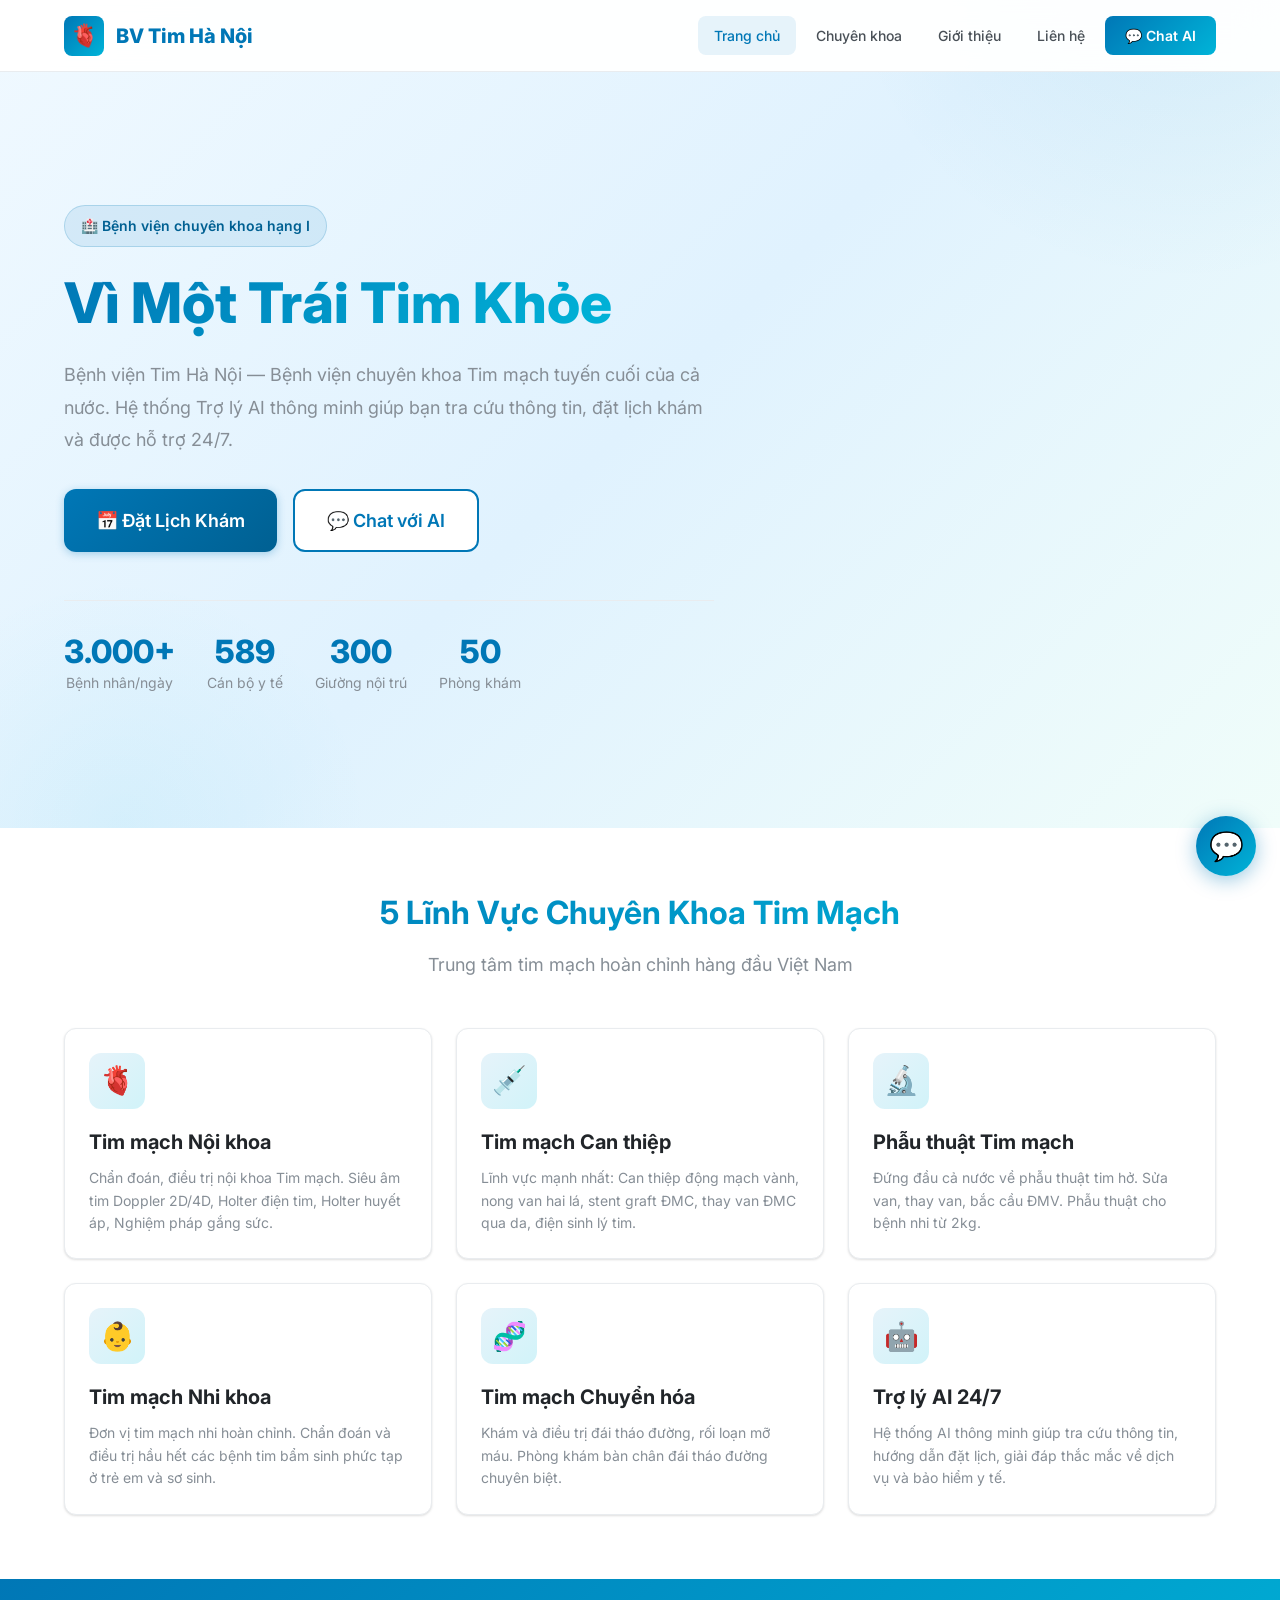
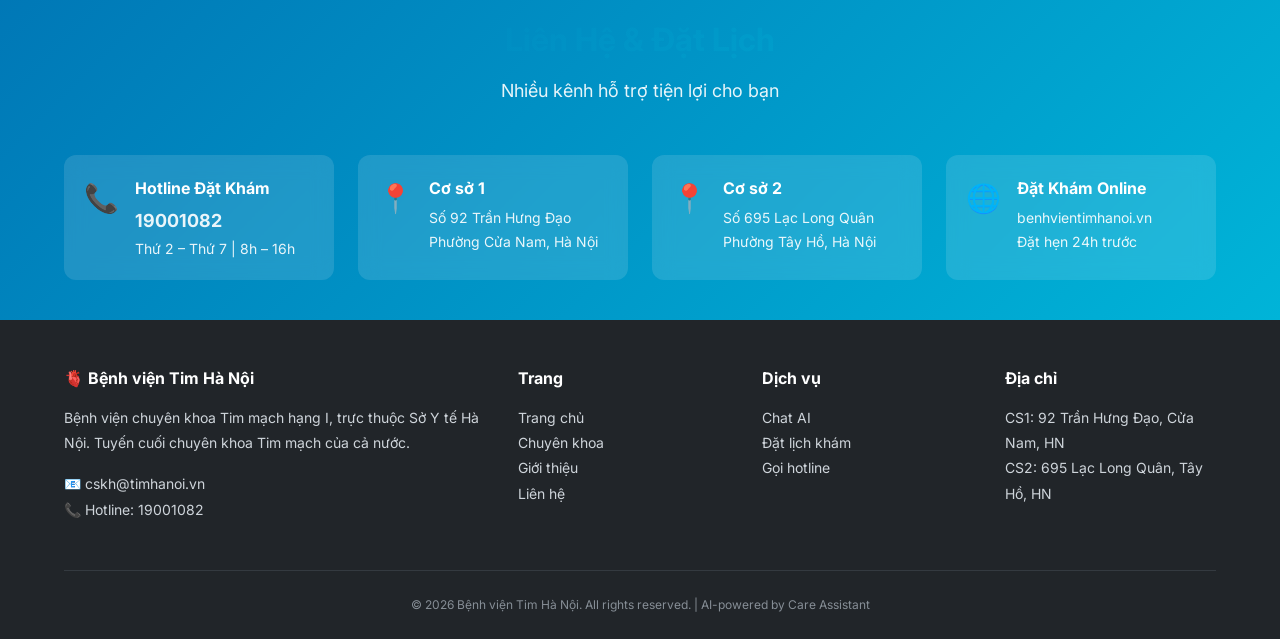
==== frontend/index.html @ 7d4f8d58 "Cau Truc Co Ban" ====
<!DOCTYPE html>
<html lang="vi">
<head>
  <meta charset="UTF-8">
  <meta name="viewport" content="width=device-width, initial-scale=1.0">
  <meta name="description" content="Bệnh viện Tim Hà Nội — Bệnh viện chuyên khoa tim mạch hạng I, tuyến cuối. Đặt lịch khám, tư vấn AI, thông tin dịch vụ.">
  <meta name="keywords" content="bệnh viện tim hà nội, khám tim mạch, đặt lịch khám, tim mạch can thiệp, phẫu thuật tim">
  <title>Bệnh viện Tim Hà Nội — Vì Một Trái Tim Khỏe</title>
  <link rel="stylesheet" href="css/hospital-design.css">
  <link rel="icon" href="data:image/svg+xml,<svg xmlns='http://www.w3.org/2000/svg' viewBox='0 0 100 100'><text y='.9em' font-size='90'>🏥</text></svg>">
</head>
<body>

  <!-- ======================== Header ======================== -->
  <header class="header" id="header">
    <div class="container">
      <a href="index.html" class="logo">
        <div class="logo-icon">🫀</div>
        <span>BV Tim Hà Nội</span>
      </a>

      <nav class="nav" id="nav">
        <a href="index.html" class="active">Trang chủ</a>
        <a href="departments.html">Chuyên khoa</a>
        <a href="about.html">Giới thiệu</a>
        <a href="contact.html">Liên hệ</a>
        <a href="ai-chat.html" class="nav-cta">💬 Chat AI</a>
      </nav>

      <button class="mobile-menu-btn" aria-label="Menu">☰</button>
    </div>
  </header>

  <!-- ======================== Hero Section ======================== -->
  <section class="hero">
    <div class="container">
      <div class="hero-content">
        <div class="hero-badge">🏥 Bệnh viện chuyên khoa hạng I</div>
        <h1>
          <span class="gradient-text">Vì Một Trái Tim Khỏe</span>
        </h1>
        <p>
          Bệnh viện Tim Hà Nội — Bệnh viện chuyên khoa Tim mạch tuyến cuối của cả nước. 
          Hệ thống Trợ lý AI thông minh giúp bạn tra cứu thông tin, đặt lịch khám 
          và được hỗ trợ 24/7.
        </p>
        <div class="hero-actions">
          <a href="https://benhvientimhanoi.vn/he-thong/hen-kham/index.html" target="_blank" class="btn btn-primary btn-lg" id="cta-booking">
            📅 Đặt Lịch Khám
          </a>
          <a href="ai-chat.html" class="btn btn-secondary btn-lg" id="cta-chat">
            💬 Chat với AI
          </a>
        </div>

        <div class="hero-stats">
          <div class="hero-stat">
            <div class="hero-stat-number">3.000+</div>
            <div class="hero-stat-label">Bệnh nhân/ngày</div>
          </div>
          <div class="hero-stat">
            <div class="hero-stat-number">589</div>
            <div class="hero-stat-label">Cán bộ y tế</div>
          </div>
          <div class="hero-stat">
            <div class="hero-stat-number">300</div>
            <div class="hero-stat-label">Giường nội trú</div>
          </div>
          <div class="hero-stat">
            <div class="hero-stat-number">50</div>
            <div class="hero-stat-label">Phòng khám</div>
          </div>
        </div>
      </div>
    </div>
  </section>

  <!-- ======================== Features ======================== -->
  <section class="section features" id="features">
    <div class="container">
      <div class="section-title">
        <h2>5 Lĩnh Vực Chuyên Khoa Tim Mạch</h2>
        <p>Trung tâm tim mạch hoàn chỉnh hàng đầu Việt Nam</p>
      </div>

      <div class="card-grid">
        <div class="card">
          <div class="card-icon">🫀</div>
          <div class="card-title">Tim mạch Nội khoa</div>
          <div class="card-text">
            Chẩn đoán, điều trị nội khoa Tim mạch. Siêu âm tim Doppler 2D/4D, 
            Holter điện tim, Holter huyết áp, Nghiệm pháp gắng sức.
          </div>
        </div>

        <div class="card">
          <div class="card-icon">💉</div>
          <div class="card-title">Tim mạch Can thiệp</div>
          <div class="card-text">
            Lĩnh vực mạnh nhất: Can thiệp động mạch vành, nong van hai lá, 
            stent graft ĐMC, thay van ĐMC qua da, điện sinh lý tim.
          </div>
        </div>

        <div class="card">
          <div class="card-icon">🔬</div>
          <div class="card-title">Phẫu thuật Tim mạch</div>
          <div class="card-text">
            Đứng đầu cả nước về phẫu thuật tim hở. Sửa van, thay van, 
            bắc cầu ĐMV. Phẫu thuật cho bệnh nhi từ 2kg.
          </div>
        </div>

        <div class="card">
          <div class="card-icon">👶</div>
          <div class="card-title">Tim mạch Nhi khoa</div>
          <div class="card-text">
            Đơn vị tim mạch nhi hoàn chỉnh. Chẩn đoán và điều trị hầu hết 
            các bệnh tim bẩm sinh phức tạp ở trẻ em và sơ sinh.
          </div>
        </div>

        <div class="card">
          <div class="card-icon">🧬</div>
          <div class="card-title">Tim mạch Chuyển hóa</div>
          <div class="card-text">
            Khám và điều trị đái tháo đường, rối loạn mỡ máu. 
            Phòng khám bàn chân đái tháo đường chuyên biệt.
          </div>
        </div>

        <div class="card">
          <div class="card-icon">🤖</div>
          <div class="card-title">Trợ lý AI 24/7</div>
          <div class="card-text">
            Hệ thống AI thông minh giúp tra cứu thông tin, hướng dẫn đặt lịch, 
            giải đáp thắc mắc về dịch vụ và bảo hiểm y tế.
          </div>
        </div>
      </div>
    </div>
  </section>

  <!-- ======================== Contact Banner ======================== -->
  <section class="info-banner">
    <div class="container">
      <div class="section-title">
        <h2>Liên Hệ & Đặt Lịch</h2>
        <p>Nhiều kênh hỗ trợ tiện lợi cho bạn</p>
      </div>

      <div class="info-grid">
        <div class="info-item">
          <div class="info-item-icon">📞</div>
          <div>
            <div class="info-item-title">Hotline Đặt Khám</div>
            <div class="info-item-text">
              <a href="tel:19001082" style="color:#fff; font-weight:700; font-size:18px;">19001082</a><br>
              Thứ 2 – Thứ 7 | 8h – 16h
            </div>
          </div>
        </div>

        <div class="info-item">
          <div class="info-item-icon">📍</div>
          <div>
            <div class="info-item-title">Cơ sở 1</div>
            <div class="info-item-text">
              Số 92 Trần Hưng Đạo<br>Phường Cửa Nam, Hà Nội
            </div>
          </div>
        </div>

        <div class="info-item">
          <div class="info-item-icon">📍</div>
          <div>
            <div class="info-item-title">Cơ sở 2</div>
            <div class="info-item-text">
              Số 695 Lạc Long Quân<br>Phường Tây Hồ, Hà Nội
            </div>
          </div>
        </div>

        <div class="info-item">
          <div class="info-item-icon">🌐</div>
          <div>
            <div class="info-item-title">Đặt Khám Online</div>
            <div class="info-item-text">
              <a href="https://benhvientimhanoi.vn/he-thong/hen-kham/index.html" target="_blank" style="color:#fff;">
                benhvientimhanoi.vn
              </a><br>Đặt hẹn 24h trước
            </div>
          </div>
        </div>
      </div>
    </div>
  </section>

  <!-- ======================== Footer ======================== -->
  <footer class="footer">
    <div class="container">
      <div class="footer-grid">
        <div class="footer-brand">
          <h4>🫀 Bệnh viện Tim Hà Nội</h4>
          <p>
            Bệnh viện chuyên khoa Tim mạch hạng I, trực thuộc Sở Y tế Hà Nội. 
            Tuyến cuối chuyên khoa Tim mạch của cả nước.
          </p>
          <p>
            📧 <a href="mailto:cskh@timhanoi.vn">cskh@timhanoi.vn</a><br>
            📞 Hotline: <a href="tel:19001082">19001082</a>
          </p>
        </div>

        <div>
          <h4>Trang</h4>
          <p><a href="index.html">Trang chủ</a></p>
          <p><a href="departments.html">Chuyên khoa</a></p>
          <p><a href="about.html">Giới thiệu</a></p>
          <p><a href="contact.html">Liên hệ</a></p>
        </div>

        <div>
          <h4>Dịch vụ</h4>
          <p><a href="ai-chat.html">Chat AI</a></p>
          <p><a href="https://benhvientimhanoi.vn/he-thong/hen-kham/index.html" target="_blank">Đặt lịch khám</a></p>
          <p><a href="contact.html">Gọi hotline</a></p>
        </div>

        <div>
          <h4>Địa chỉ</h4>
          <p>CS1: 92 Trần Hưng Đạo, Cửa Nam, HN</p>
          <p>CS2: 695 Lạc Long Quân, Tây Hồ, HN</p>
        </div>
      </div>

      <div class="footer-bottom">
        © 2026 Bệnh viện Tim Hà Nội. All rights reserved. | 
        AI-powered by Care Assistant
      </div>
    </div>
  </footer>

  <!-- Scripts -->
  <script src="js/app.js"></script>
  <script src="js/chat.js"></script>
</body>
</html>
---- frontend/css/hospital-design.css ----
/*
 * ================================================================
 * 🏥 Hospital Design System — Bệnh viện Tim Hà Nội
 * ================================================================
 * Professional medical design: clean, trustworthy, accessible
 * Mobile-first responsive • WCAG 2.1 AA contrast
 * ================================================================
 */

/* ========================
   Google Fonts
   ======================== */
@import url('https://fonts.googleapis.com/css2?family=Inter:wght@300;400;500;600;700;800&display=swap');

/* ========================
   CSS Custom Properties
   ======================== */
:root {
  /* Primary Palette — Medical Blue */
  --primary-50:  #e6f3fa;
  --primary-100: #b3ddf0;
  --primary-200: #80c7e6;
  --primary-300: #4db1dc;
  --primary-400: #1a9bd2;
  --primary-500: #0077B6;  /* Main primary */
  --primary-600: #006092;
  --primary-700: #00496e;
  --primary-800: #00324a;
  --primary-900: #001b26;

  /* Secondary — Teal */
  --secondary-50:  #e6f8fc;
  --secondary-100: #b3ebf5;
  --secondary-200: #80deee;
  --secondary-300: #4dd1e7;
  --secondary-400: #1ac4e0;
  --secondary-500: #00B4D8;
  --secondary-600: #0090ad;
  --secondary-700: #006c82;
  --secondary-800: #004857;
  --secondary-900: #00242c;

  /* Accent — Light Teal */
  --accent-50:  #f0fbfd;
  --accent-100: #d1f3f9;
  --accent-200: #b2ebf5;
  --accent-300: #90E0EF;
  --accent-400: #6dd5e8;
  --accent-500: #48cae4;

  /* Neutrals */
  --gray-50:  #f8f9fa;
  --gray-100: #f1f3f5;
  --gray-200: #e9ecef;
  --gray-300: #dee2e6;
  --gray-400: #ced4da;
  --gray-500: #adb5bd;
  --gray-600: #868e96;
  --gray-700: #495057;
  --gray-800: #343a40;
  --gray-900: #212529;

  /* Semantic Colors */
  --success:     #2DC653;
  --success-bg:  #e8f9ee;
  --warning:     #FFC107;
  --warning-bg:  #fff8e1;
  --danger:      #E63946;
  --danger-bg:   #fdeaec;
  --info:        #0077B6;
  --info-bg:     #e6f3fa;

  /* Emergency */
  --emergency:    #E63946;
  --emergency-bg: #fdeaec;

  /* Layout */
  --max-width: 1200px;
  --header-height: 72px;
  --border-radius: 12px;
  --border-radius-sm: 8px;
  --border-radius-lg: 16px;
  --border-radius-xl: 24px;

  /* Shadows */
  --shadow-sm: 0 1px 3px rgba(0,0,0,0.08), 0 1px 2px rgba(0,0,0,0.06);
  --shadow-md: 0 4px 12px rgba(0,0,0,0.1), 0 2px 4px rgba(0,0,0,0.06);
  --shadow-lg: 0 12px 40px rgba(0,0,0,0.12), 0 4px 12px rgba(0,0,0,0.08);
  --shadow-xl: 0 24px 60px rgba(0,0,0,0.16);

  /* Typography */
  --font-family: 'Inter', -apple-system, BlinkMacSystemFont, 'Segoe UI', sans-serif;
  --font-size-xs: 0.75rem;
  --font-size-sm: 0.875rem;
  --font-size-md: 1rem;
  --font-size-lg: 1.125rem;
  --font-size-xl: 1.25rem;
  --font-size-2xl: 1.5rem;
  --font-size-3xl: 2rem;
  --font-size-4xl: 2.5rem;
  --font-size-5xl: 3.5rem;

  /* Spacing */
  --space-1: 0.25rem;
  --space-2: 0.5rem;
  --space-3: 0.75rem;
  --space-4: 1rem;
  --space-5: 1.25rem;
  --space-6: 1.5rem;
  --space-8: 2rem;
  --space-10: 2.5rem;
  --space-12: 3rem;
  --space-16: 4rem;
  --space-20: 5rem;

  /* Transitions */
  --transition-fast: 150ms ease;
  --transition-base: 250ms ease;
  --transition-slow: 400ms ease;
}

/* ========================
   Reset & Base
   ======================== */
*, *::before, *::after {
  box-sizing: border-box;
  margin: 0;
  padding: 0;
}

html {
  font-size: 16px;
  scroll-behavior: smooth;
  -webkit-text-size-adjust: 100%;
}

body {
  font-family: var(--font-family);
  font-size: var(--font-size-md);
  line-height: 1.7;
  color: var(--gray-900);
  background: var(--gray-50);
  -webkit-font-smoothing: antialiased;
  -moz-osx-font-smoothing: grayscale;
  overflow-x: hidden;
}

a {
  color: var(--primary-500);
  text-decoration: none;
  transition: color var(--transition-fast);
}

a:hover {
  color: var(--primary-700);
}

img {
  max-width: 100%;
  height: auto;
  display: block;
}

/* ========================
   Typography
   ======================== */
h1, h2, h3, h4, h5, h6 {
  font-weight: 700;
  line-height: 1.3;
  color: var(--gray-900);
}

h1 { font-size: var(--font-size-4xl); }
h2 { font-size: var(--font-size-3xl); }
h3 { font-size: var(--font-size-2xl); }
h4 { font-size: var(--font-size-xl); }

.text-primary { color: var(--primary-500); }
.text-secondary { color: var(--secondary-500); }
.text-muted { color: var(--gray-600); }
.text-center { text-align: center; }
.text-sm { font-size: var(--font-size-sm); }

/* ========================
   Layout
   ======================== */
.container {
  width: 100%;
  max-width: var(--max-width);
  margin: 0 auto;
  padding: 0 var(--space-6);
}

.section {
  padding: var(--space-16) 0;
}

.section-title {
  text-align: center;
  margin-bottom: var(--space-12);
}

.section-title h2 {
  margin-bottom: var(--space-4);
  background: linear-gradient(135deg, var(--primary-500), var(--secondary-500));
  -webkit-background-clip: text;
  -webkit-text-fill-color: transparent;
  background-clip: text;
}

.section-title p {
  color: var(--gray-600);
  font-size: var(--font-size-lg);
  max-width: 600px;
  margin: 0 auto;
}

/* ========================
   Header / Navigation
   ======================== */
.header {
  position: fixed;
  top: 0;
  left: 0;
  right: 0;
  z-index: 1000;
  background: rgba(255, 255, 255, 0.95);
  backdrop-filter: blur(20px);
  -webkit-backdrop-filter: blur(20px);
  border-bottom: 1px solid var(--gray-200);
  height: var(--header-height);
  transition: box-shadow var(--transition-base);
}

.header.scrolled {
  box-shadow: var(--shadow-md);
}

.header .container {
  display: flex;
  align-items: center;
  justify-content: space-between;
  height: 100%;
}

.logo {
  display: flex;
  align-items: center;
  gap: var(--space-3);
  font-weight: 800;
  font-size: var(--font-size-xl);
  color: var(--primary-500);
}

.logo-icon {
  width: 40px;
  height: 40px;
  background: linear-gradient(135deg, var(--primary-500), var(--secondary-500));
  border-radius: var(--border-radius-sm);
  display: flex;
  align-items: center;
  justify-content: center;
  font-size: 22px;
  color: #fff;
}

.nav {
  display: flex;
  align-items: center;
  gap: var(--space-1);
}

.nav a {
  padding: var(--space-2) var(--space-4);
  border-radius: var(--border-radius-sm);
  color: var(--gray-700);
  font-weight: 500;
  font-size: var(--font-size-sm);
  transition: all var(--transition-fast);
}

.nav a:hover,
.nav a.active {
  background: var(--primary-50);
  color: var(--primary-500);
}

.nav-cta {
  background: linear-gradient(135deg, var(--primary-500), var(--secondary-500)) !important;
  color: #fff !important;
  padding: var(--space-2) var(--space-5) !important;
  font-weight: 600 !important;
}

.nav-cta:hover {
  opacity: 0.9;
  transform: translateY(-1px);
  box-shadow: var(--shadow-md);
}

/* Mobile menu */
.mobile-menu-btn {
  display: none;
  background: none;
  border: none;
  font-size: 24px;
  cursor: pointer;
  color: var(--gray-700);
  padding: var(--space-2);
}

/* ========================
   Buttons
   ======================== */
.btn {
  display: inline-flex;
  align-items: center;
  justify-content: center;
  gap: var(--space-2);
  padding: var(--space-3) var(--space-6);
  border: none;
  border-radius: var(--border-radius-sm);
  font-family: var(--font-family);
  font-size: var(--font-size-md);
  font-weight: 600;
  cursor: pointer;
  transition: all var(--transition-fast);
  text-decoration: none;
  line-height: 1.5;
}

.btn:active {
  transform: scale(0.98);
}

.btn-primary {
  background: linear-gradient(135deg, var(--primary-500), var(--primary-600));
  color: #fff;
  box-shadow: 0 2px 8px rgba(0, 119, 182, 0.3);
}

.btn-primary:hover {
  background: linear-gradient(135deg, var(--primary-600), var(--primary-700));
  box-shadow: 0 4px 16px rgba(0, 119, 182, 0.4);
  transform: translateY(-1px);
  color: #fff;
}

.btn-secondary {
  background: #fff;
  color: var(--primary-500);
  border: 2px solid var(--primary-500);
}

.btn-secondary:hover {
  background: var(--primary-50);
  color: var(--primary-600);
}

.btn-danger {
  background: linear-gradient(135deg, var(--danger), #c0392b);
  color: #fff;
  box-shadow: 0 2px 8px rgba(230, 57, 70, 0.3);
}

.btn-lg {
  padding: var(--space-4) var(--space-8);
  font-size: var(--font-size-lg);
  border-radius: var(--border-radius);
}

.btn-sm {
  padding: var(--space-2) var(--space-4);
  font-size: var(--font-size-sm);
}

.btn-icon {
  width: 44px;
  height: 44px;
  padding: 0;
  border-radius: 50%;
}

/* ========================
   Cards
   ======================== */
.card {
  background: #fff;
  border-radius: var(--border-radius);
  padding: var(--space-6);
  box-shadow: var(--shadow-sm);
  border: 1px solid var(--gray-200);
  transition: all var(--transition-base);
}

.card:hover {
  box-shadow: var(--shadow-md);
  transform: translateY(-2px);
  border-color: var(--primary-200);
}

.card-icon {
  width: 56px;
  height: 56px;
  background: linear-gradient(135deg, var(--primary-50), var(--accent-100));
  border-radius: var(--border-radius);
  display: flex;
  align-items: center;
  justify-content: center;
  font-size: 28px;
  margin-bottom: var(--space-4);
}

.card-title {
  font-size: var(--font-size-xl);
  font-weight: 700;
  margin-bottom: var(--space-2);
}

.card-text {
  color: var(--gray-600);
  font-size: var(--font-size-sm);
  line-height: 1.6;
}

/* Card Grid */
.card-grid {
  display: grid;
  grid-template-columns: repeat(auto-fill, minmax(300px, 1fr));
  gap: var(--space-6);
}

/* ========================
   Hero Section
   ======================== */
.hero {
  min-height: calc(100vh - var(--header-height));
  display: flex;
  align-items: center;
  padding-top: var(--header-height);
  background: linear-gradient(135deg, #f0f9ff 0%, #e0f2fe 50%, #f0fdfa 100%);
  position: relative;
  overflow: hidden;
}

.hero::before {
  content: '';
  position: absolute;
  top: -50%;
  right: -20%;
  width: 700px;
  height: 700px;
  border-radius: 50%;
  background: radial-gradient(circle, rgba(0,119,182,0.08) 0%, transparent 70%);
  animation: heroFloat 20s ease-in-out infinite;
}

.hero::after {
  content: '';
  position: absolute;
  bottom: -30%;
  left: -10%;
  width: 500px;
  height: 500px;
  border-radius: 50%;
  background: radial-gradient(circle, rgba(0,180,216,0.06) 0%, transparent 70%);
  animation: heroFloat 25s ease-in-out infinite reverse;
}

@keyframes heroFloat {
  0%, 100% { transform: translate(0, 0); }
  50% { transform: translate(30px, -30px); }
}

.hero-content {
  position: relative;
  z-index: 1;
  max-width: 650px;
}

.hero-badge {
  display: inline-flex;
  align-items: center;
  gap: var(--space-2);
  padding: var(--space-2) var(--space-4);
  background: rgba(0, 119, 182, 0.1);
  border: 1px solid rgba(0, 119, 182, 0.2);
  border-radius: 100px;
  font-size: var(--font-size-sm);
  font-weight: 600;
  color: var(--primary-600);
  margin-bottom: var(--space-6);
}

.hero h1 {
  font-size: var(--font-size-5xl);
  font-weight: 800;
  line-height: 1.15;
  margin-bottom: var(--space-6);
}

.hero h1 .gradient-text {
  background: linear-gradient(135deg, var(--primary-500), var(--secondary-500));
  -webkit-background-clip: text;
  -webkit-text-fill-color: transparent;
  background-clip: text;
}

.hero p {
  font-size: var(--font-size-lg);
  color: var(--gray-600);
  margin-bottom: var(--space-8);
  line-height: 1.8;
}

.hero-actions {
  display: flex;
  gap: var(--space-4);
  flex-wrap: wrap;
}

.hero-stats {
  display: flex;
  gap: var(--space-8);
  margin-top: var(--space-12);
  padding-top: var(--space-8);
  border-top: 1px solid var(--gray-200);
}

.hero-stat {
  text-align: center;
}

.hero-stat-number {
  font-size: var(--font-size-3xl);
  font-weight: 800;
  color: var(--primary-500);
  line-height: 1.2;
}

.hero-stat-label {
  font-size: var(--font-size-sm);
  color: var(--gray-600);
}

/* ========================
   Feature Section
   ======================== */
.features {
  background: #fff;
}

/* ========================
   Info Banner (Emergency / Contact)
   ======================== */
.info-banner {
  background: linear-gradient(135deg, var(--primary-500), var(--secondary-500));
  color: #fff;
  padding: var(--space-10) 0;
}

.info-banner h2 {
  color: #fff;
}

.info-banner p {
  color: rgba(255,255,255,0.9);
}

.info-grid {
  display: grid;
  grid-template-columns: repeat(auto-fit, minmax(250px, 1fr));
  gap: var(--space-6);
  margin-top: var(--space-8);
}

.info-item {
  display: flex;
  align-items: flex-start;
  gap: var(--space-4);
  padding: var(--space-5);
  background: rgba(255,255,255,0.12);
  border-radius: var(--border-radius);
  backdrop-filter: blur(10px);
}

.info-item-icon {
  font-size: 28px;
  flex-shrink: 0;
}

.info-item-title {
  font-weight: 700;
  font-size: var(--font-size-md);
  margin-bottom: var(--space-1);
}

.info-item-text {
  font-size: var(--font-size-sm);
  opacity: 0.9;
}

/* ========================
   Footer
   ======================== */
.footer {
  background: var(--gray-900);
  color: var(--gray-400);
  padding: var(--space-12) 0 var(--space-6);
}

.footer-grid {
  display: grid;
  grid-template-columns: 2fr 1fr 1fr 1fr;
  gap: var(--space-8);
  margin-bottom: var(--space-8);
}

.footer h4 {
  color: #fff;
  font-size: var(--font-size-md);
  margin-bottom: var(--space-4);
}

.footer p, .footer a {
  font-size: var(--font-size-sm);
  color: var(--gray-400);
  line-height: 1.8;
}

.footer a:hover {
  color: var(--accent-300);
}

.footer-brand p {
  margin-bottom: var(--space-4);
}

.footer-bottom {
  border-top: 1px solid var(--gray-800);
  padding-top: var(--space-6);
  text-align: center;
  font-size: var(--font-size-xs);
  color: var(--gray-600);
}

/* ========================
   Chat Widget — Floating
   ======================== */
.chat-widget-trigger {
  position: fixed;
  bottom: 24px;
  right: 24px;
  z-index: 9999;
  width: 60px;
  height: 60px;
  border-radius: 50%;
  background: linear-gradient(135deg, var(--primary-500), var(--secondary-500));
  color: #fff;
  border: none;
  cursor: pointer;
  font-size: 28px;
  display: flex;
  align-items: center;
  justify-content: center;
  box-shadow: 0 4px 20px rgba(0, 119, 182, 0.4);
  transition: all var(--transition-base);
  animation: chatPulse 3s ease-in-out infinite;
}

.chat-widget-trigger:hover {
  transform: scale(1.1);
  box-shadow: 0 6px 30px rgba(0, 119, 182, 0.5);
}

.chat-widget-trigger.active {
  animation: none;
  transform: rotate(0deg);
}

@keyframes chatPulse {
  0%, 100% { box-shadow: 0 4px 20px rgba(0, 119, 182, 0.4); }
  50% { box-shadow: 0 4px 30px rgba(0, 119, 182, 0.6), 0 0 0 8px rgba(0, 119, 182, 0.1); }
}

/* Chat Panel */
.chat-panel {
  position: fixed;
  bottom: 96px;
  right: 24px;
  z-index: 9998;
  width: 400px;
  max-height: 600px;
  background: #fff;
  border-radius: var(--border-radius-lg);
  box-shadow: var(--shadow-xl);
  display: flex;
  flex-direction: column;
  overflow: hidden;
  transform: scale(0.8) translateY(20px);
  opacity: 0;
  pointer-events: none;
  transition: all var(--transition-base);
  transform-origin: bottom right;
}

.chat-panel.open {
  transform: scale(1) translateY(0);
  opacity: 1;
  pointer-events: auto;
}

/* Chat Header */
.chat-header {
  padding: var(--space-4) var(--space-5);
  background: linear-gradient(135deg, var(--primary-500), var(--secondary-500));
  color: #fff;
  display: flex;
  align-items: center;
  gap: var(--space-3);
  flex-shrink: 0;
}

.chat-header-avatar {
  width: 40px;
  height: 40px;
  background: rgba(255,255,255,0.2);
  border-radius: 50%;
  display: flex;
  align-items: center;
  justify-content: center;
  font-size: 22px;
}

.chat-header-info h4 {
  color: #fff;
  font-size: var(--font-size-md);
  font-weight: 700;
}

.chat-header-info p {
  font-size: var(--font-size-xs);
  opacity: 0.85;
}

.chat-close {
  margin-left: auto;
  background: rgba(255,255,255,0.2);
  border: none;
  color: #fff;
  width: 32px;
  height: 32px;
  border-radius: 50%;
  cursor: pointer;
  font-size: 18px;
  display: flex;
  align-items: center;
  justify-content: center;
  transition: background var(--transition-fast);
}

.chat-close:hover {
  background: rgba(255,255,255,0.3);
}

/* Chat Disclaimer */
.chat-disclaimer {
  padding: var(--space-2) var(--space-4);
  background: var(--warning-bg);
  border-bottom: 1px solid rgba(255, 193, 7, 0.3);
  font-size: var(--font-size-xs);
  color: var(--gray-700);
  text-align: center;
  flex-shrink: 0;
}

/* Chat Messages */
.chat-messages {
  flex: 1;
  overflow-y: auto;
  padding: var(--space-4);
  display: flex;
  flex-direction: column;
  gap: var(--space-3);
  background: var(--gray-50);
  min-height: 300px;
}

.chat-message {
  display: flex;
  gap: var(--space-2);
  max-width: 85%;
  animation: messageSlideIn 0.3s ease;
}

@keyframes messageSlideIn {
  from { opacity: 0; transform: translateY(8px); }
  to { opacity: 1; transform: translateY(0); }
}

.chat-message.bot {
  align-self: flex-start;
}

.chat-message.user {
  align-self: flex-end;
  flex-direction: row-reverse;
}

.chat-message-avatar {
  width: 32px;
  height: 32px;
  border-radius: 50%;
  display: flex;
  align-items: center;
  justify-content: center;
  font-size: 16px;
  flex-shrink: 0;
}

.chat-message.bot .chat-message-avatar {
  background: var(--primary-100);
}

.chat-message.user .chat-message-avatar {
  background: var(--gray-200);
}

.chat-bubble {
  padding: var(--space-3) var(--space-4);
  border-radius: var(--border-radius);
  font-size: var(--font-size-sm);
  line-height: 1.6;
  word-wrap: break-word;
}

.chat-message.bot .chat-bubble {
  background: #fff;
  border: 1px solid var(--gray-200);
  border-bottom-left-radius: 4px;
}

.chat-message.user .chat-bubble {
  background: linear-gradient(135deg, var(--primary-500), var(--primary-600));
  color: #fff;
  border-bottom-right-radius: 4px;
}

/* Emergency bubble */
.chat-bubble.emergency {
  background: var(--danger-bg);
  color: #c62828;
  border-left: 4px solid var(--danger);
  animation: pulse-danger 2s infinite;
}

.chat-bubble.warning {
  background: var(--warning-bg);
  border-left: 4px solid var(--warning);
}

.chat-bubble.emergency {
  background: var(--emergency-bg) !important;
  border: 2px solid var(--danger) !important;
  color: var(--gray-900) !important;
}

.chat-bubble.emergency::before {
  content: '🚨';
  display: block;
  font-size: 24px;
  margin-bottom: var(--space-2);
}

/* Typing Indicator */
.typing-indicator {
  display: flex;
  align-items: center;
  gap: var(--space-2);
  padding: var(--space-3) var(--space-4);
  background: #fff;
  border: 1px solid var(--gray-200);
  border-radius: var(--border-radius);
  width: fit-content;
}

.typing-dot {
  width: 8px;
  height: 8px;
  background: var(--gray-400);
  border-radius: 50%;
  animation: typingBounce 1.4s ease-in-out infinite;
}

.typing-dot:nth-child(2) { animation-delay: 0.2s; }
.typing-dot:nth-child(3) { animation-delay: 0.4s; }

@keyframes typingBounce {
  0%, 60%, 100% { transform: translateY(0); background: var(--gray-400); }
  30% { transform: translateY(-6px); background: var(--primary-400); }
}

/* Quick Replies */
.quick-replies {
  display: flex;
  flex-wrap: wrap;
  gap: var(--space-2);
  padding: var(--space-3) var(--space-4);
  flex-shrink: 0;
  border-top: 1px solid var(--gray-200);
  background: #fff;
}

.quick-reply {
  padding: var(--space-2) var(--space-3);
  background: var(--primary-50);
  color: var(--primary-600);
  border: 1px solid var(--primary-200);
  border-radius: 100px;
  font-size: var(--font-size-xs);
  font-weight: 500;
  cursor: pointer;
  transition: all var(--transition-fast);
  font-family: var(--font-family);
}

.quick-reply:hover {
  background: var(--primary-100);
  border-color: var(--primary-300);
}

/* Chat Input */
.chat-input-area {
  display: flex;
  align-items: center;
  gap: var(--space-2);
  padding: var(--space-3) var(--space-4);
  border-top: 1px solid var(--gray-200);
  background: #fff;
  flex-shrink: 0;
}

.chat-input {
  flex: 1;
  border: 1px solid var(--gray-300);
  border-radius: 100px;
  padding: var(--space-3) var(--space-4);
  font-family: var(--font-family);
  font-size: var(--font-size-sm);
  outline: none;
  transition: border-color var(--transition-fast);
  resize: none;
  max-height: 80px;
}

.chat-input:focus {
  border-color: var(--primary-400);
  box-shadow: 0 0 0 3px rgba(0, 119, 182, 0.1);
}

.chat-send {
  width: 40px;
  height: 40px;
  border-radius: 50%;
  background: linear-gradient(135deg, var(--primary-500), var(--secondary-500));
  color: #fff;
  border: none;
  cursor: pointer;
  font-size: 18px;
  display: flex;
  align-items: center;
  justify-content: center;
  transition: all var(--transition-fast);
  flex-shrink: 0;
}

.chat-send:hover {
  transform: scale(1.05);
  box-shadow: 0 2px 8px rgba(0, 119, 182, 0.3);
}

.chat-send:disabled {
  opacity: 0.5;
  cursor: not-allowed;
  transform: none;
}

/* ========================
   Full Page Chat
   ======================== */
.chat-full {
  margin-top: var(--header-height);
  height: calc(100vh - var(--header-height));
  display: flex;
  flex-direction: column;
  background: var(--gray-50);
}

.chat-full .chat-header {
  border-radius: 0;
}

.chat-full .chat-messages {
  flex: 1;
  padding: var(--space-6);
}

.chat-full .chat-message {
  max-width: 70%;
}

.chat-full .chat-input-area {
  padding: var(--space-4) var(--space-6);
}

.chat-full .chat-input {
  padding: var(--space-4) var(--space-5);
  font-size: var(--font-size-md);
}

/* ========================
   Page Content
   ======================== */
.page-header {
  padding-top: calc(var(--header-height) + var(--space-12));
  padding-bottom: var(--space-10);
  background: linear-gradient(135deg, var(--primary-50), var(--accent-50));
  text-align: center;
}

.page-header h1 {
  margin-bottom: var(--space-4);
}

.page-header p {
  color: var(--gray-600);
  font-size: var(--font-size-lg);
  max-width: 600px;
  margin: 0 auto;
}

.page-content {
  padding: var(--space-12) 0;
}

/* ========================
   Department Cards
   ======================== */
.dept-card {
  text-align: center;
  padding: var(--space-8);
}

.dept-card .card-icon {
  width: 72px;
  height: 72px;
  font-size: 36px;
  margin: 0 auto var(--space-5);
}

/* ========================
   Contact Info
   ======================== */
.contact-item {
  display: flex;
  align-items: flex-start;
  gap: var(--space-4);
  padding: var(--space-5);
  border-radius: var(--border-radius);
  background: var(--gray-50);
  margin-bottom: var(--space-4);
}

.contact-icon {
  width: 48px;
  height: 48px;
  background: var(--primary-100);
  border-radius: var(--border-radius-sm);
  display: flex;
  align-items: center;
  justify-content: center;
  font-size: 24px;
  flex-shrink: 0;
}

/* ========================
   Chat Bubble Markdown Support
   ======================== */
.chat-bubble strong,
.chat-bubble b {
  font-weight: 700;
}

.chat-bubble em,
.chat-bubble i {
  font-style: italic;
  opacity: 0.85;
}

.chat-bubble ul,
.chat-bubble ol {
  padding-left: var(--space-5);
  margin: var(--space-2) 0;
}

.chat-bubble li {
  margin-bottom: var(--space-1);
}

.chat-bubble a {
  color: var(--primary-500);
  text-decoration: underline;
}

.chat-message.user .chat-bubble a {
  color: rgba(255,255,255,0.9);
}

.chat-bubble p {
  margin-bottom: var(--space-2);
}

.chat-bubble p:last-child {
  margin-bottom: 0;
}

/* ========================
   Utilities
   ======================== */
.hidden { display: none !important; }
.flex { display: flex; }
.items-center { align-items: center; }
.gap-2 { gap: var(--space-2); }
.gap-4 { gap: var(--space-4); }
.mt-4 { margin-top: var(--space-4); }
.mb-4 { margin-bottom: var(--space-4); }
.mb-8 { margin-bottom: var(--space-8); }

/* ========================
   Responsive
   ======================== */
@media (max-width: 768px) {
  .nav { display: none; }
  .mobile-menu-btn { display: block; }

  .nav.mobile-open {
    display: flex;
    flex-direction: column;
    position: absolute;
    top: var(--header-height);
    left: 0;
    right: 0;
    background: #fff;
    padding: var(--space-4);
    box-shadow: var(--shadow-lg);
    border-top: 1px solid var(--gray-200);
  }

  .hero h1 {
    font-size: var(--font-size-3xl);
  }

  .hero-stats {
    flex-wrap: wrap;
    gap: var(--space-4);
  }

  .hero-stat {
    flex: 1;
    min-width: 80px;
  }

  .card-grid {
    grid-template-columns: 1fr;
  }

  .footer-grid {
    grid-template-columns: 1fr;
    gap: var(--space-6);
  }

  /* Chat widget responsive */
  .chat-panel {
    width: calc(100vw - 16px);
    right: 8px;
    bottom: 80px;
    max-height: calc(100vh - 100px);
    border-radius: var(--border-radius);
  }

  .chat-full .chat-message {
    max-width: 90%;
  }

  .section {
    padding: var(--space-10) 0;
  }

  .container {
    padding: 0 var(--space-4);
  }

  h1 { font-size: var(--font-size-3xl); }
  h2 { font-size: var(--font-size-2xl); }
}

@media (max-width: 480px) {
  .hero h1 {
    font-size: var(--font-size-2xl);
  }

  .hero-actions {
    flex-direction: column;
  }

  .hero-actions .btn {
    width: 100%;
  }

  .quick-replies {
    overflow-x: auto;
    flex-wrap: nowrap;
  }
}
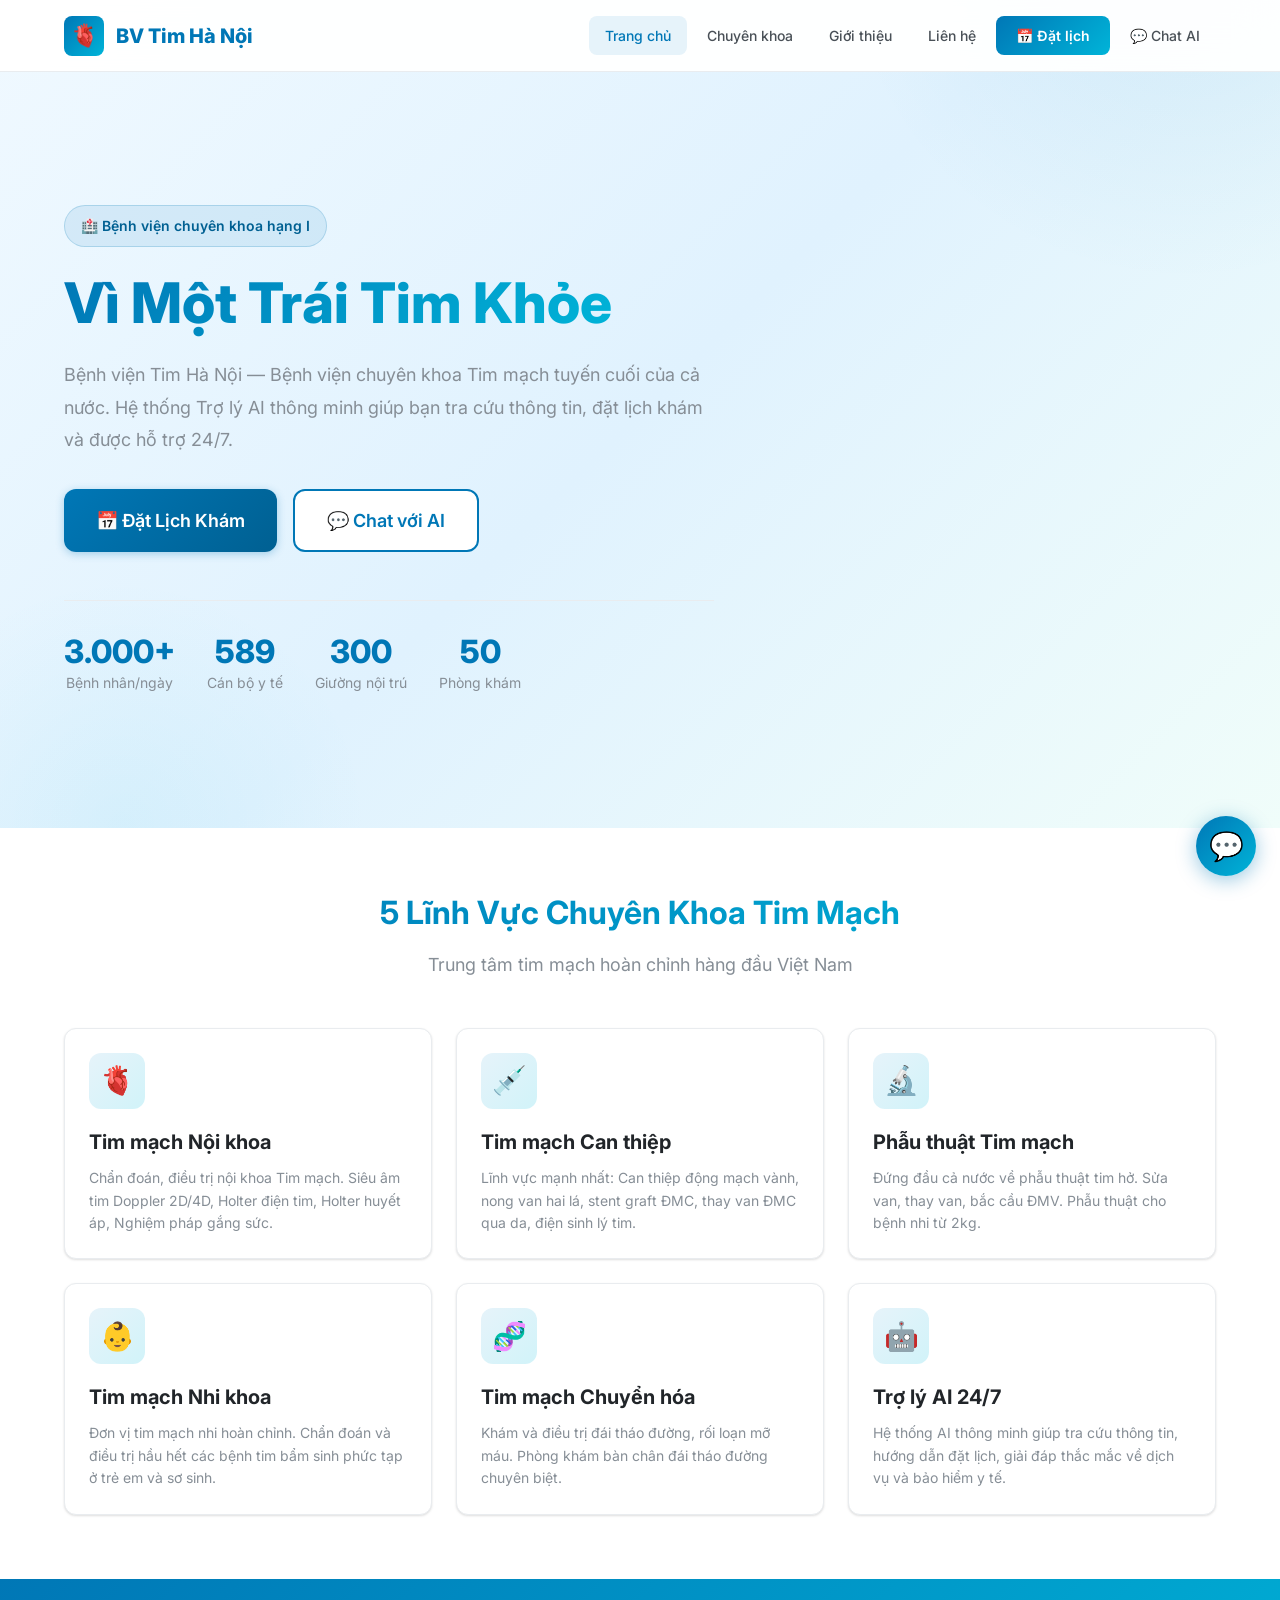
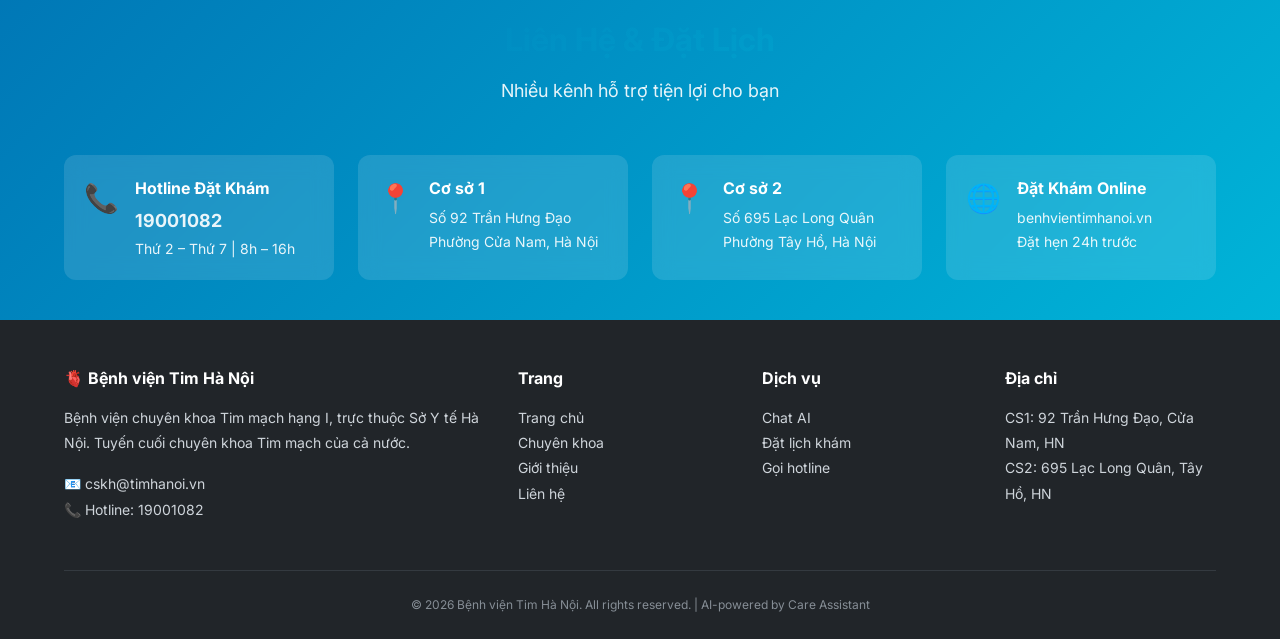
==== commit 719bb434: "V2" ====
--- a/frontend/index.html
+++ b/frontend/index.html
@@ -24,7 +24,8 @@
         <a href="departments.html">Chuyên khoa</a>
         <a href="about.html">Giới thiệu</a>
         <a href="contact.html">Liên hệ</a>
-        <a href="ai-chat.html" class="nav-cta">💬 Chat AI</a>
+        <a href="booking.html" class="nav-cta">📅 Đặt lịch</a>
+        <a href="ai-chat.html">💬 Chat AI</a>
       </nav>
 
       <button class="mobile-menu-btn" aria-label="Menu">☰</button>
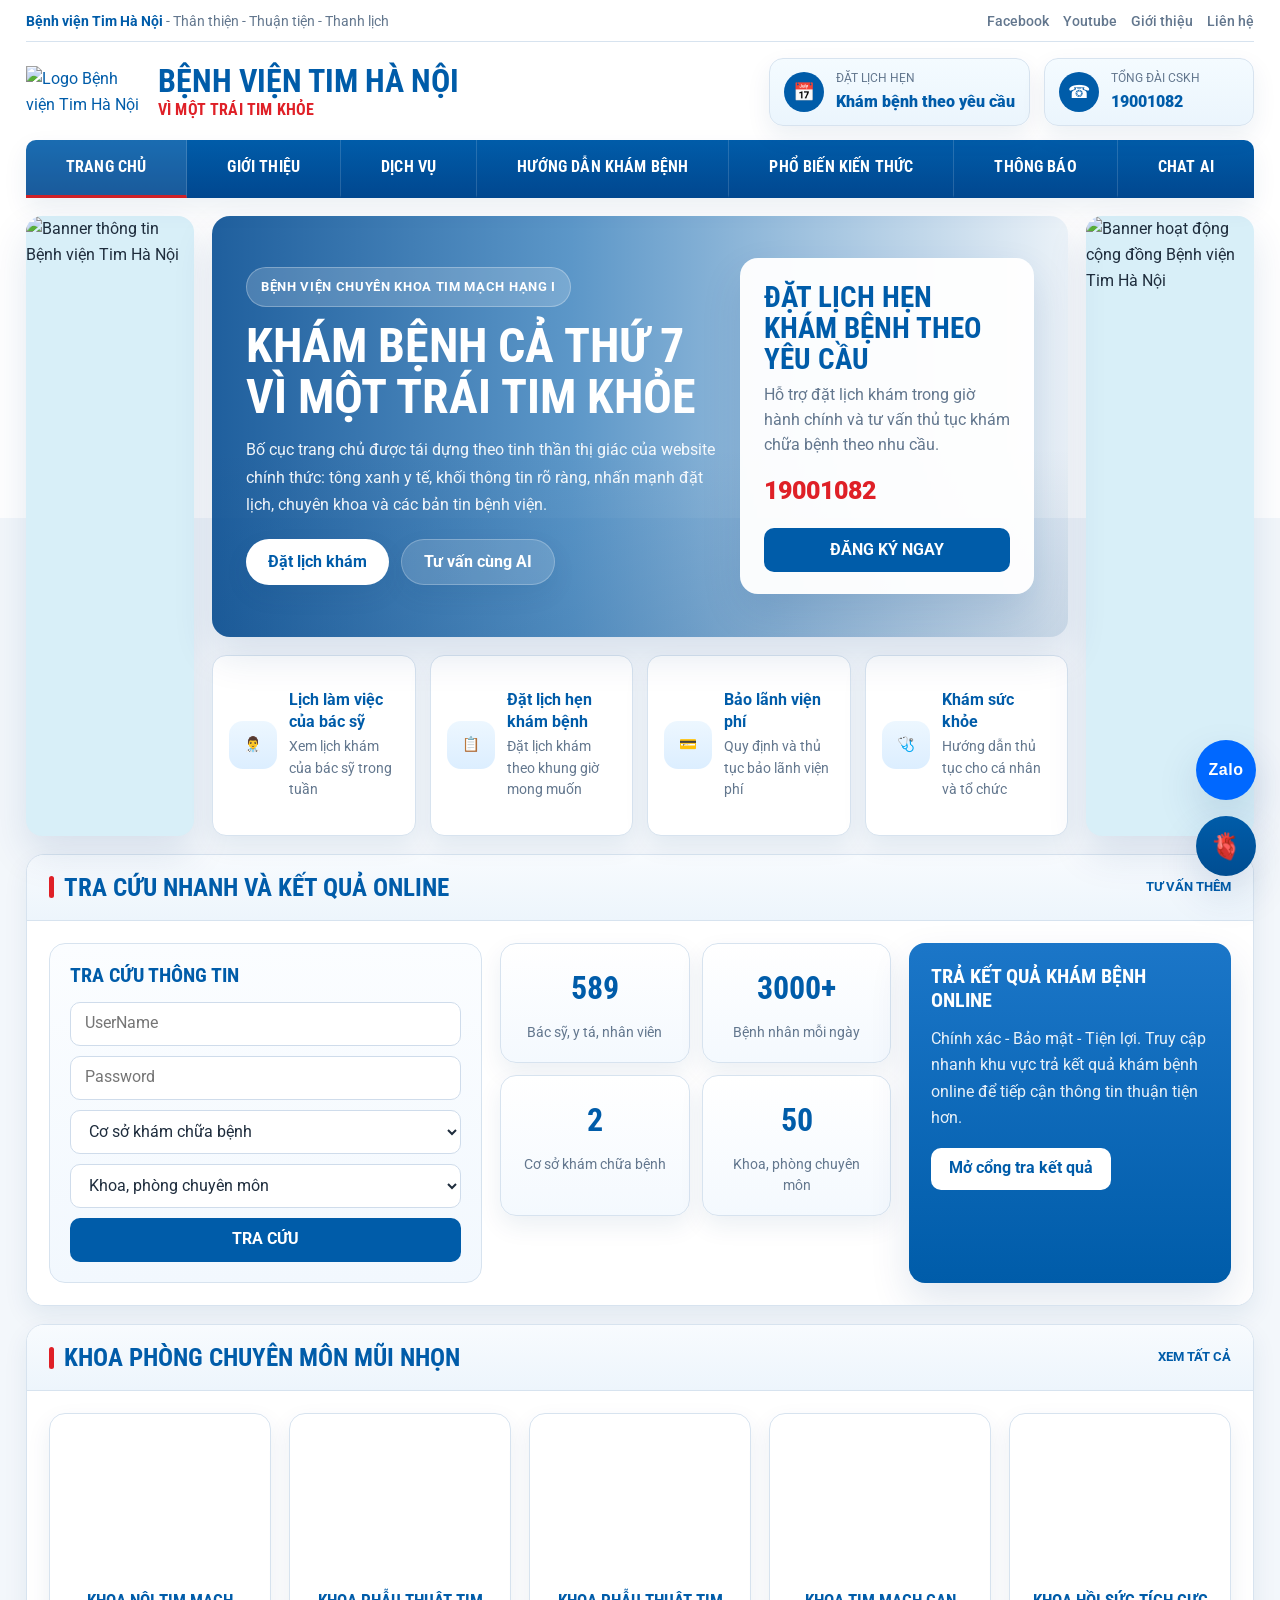
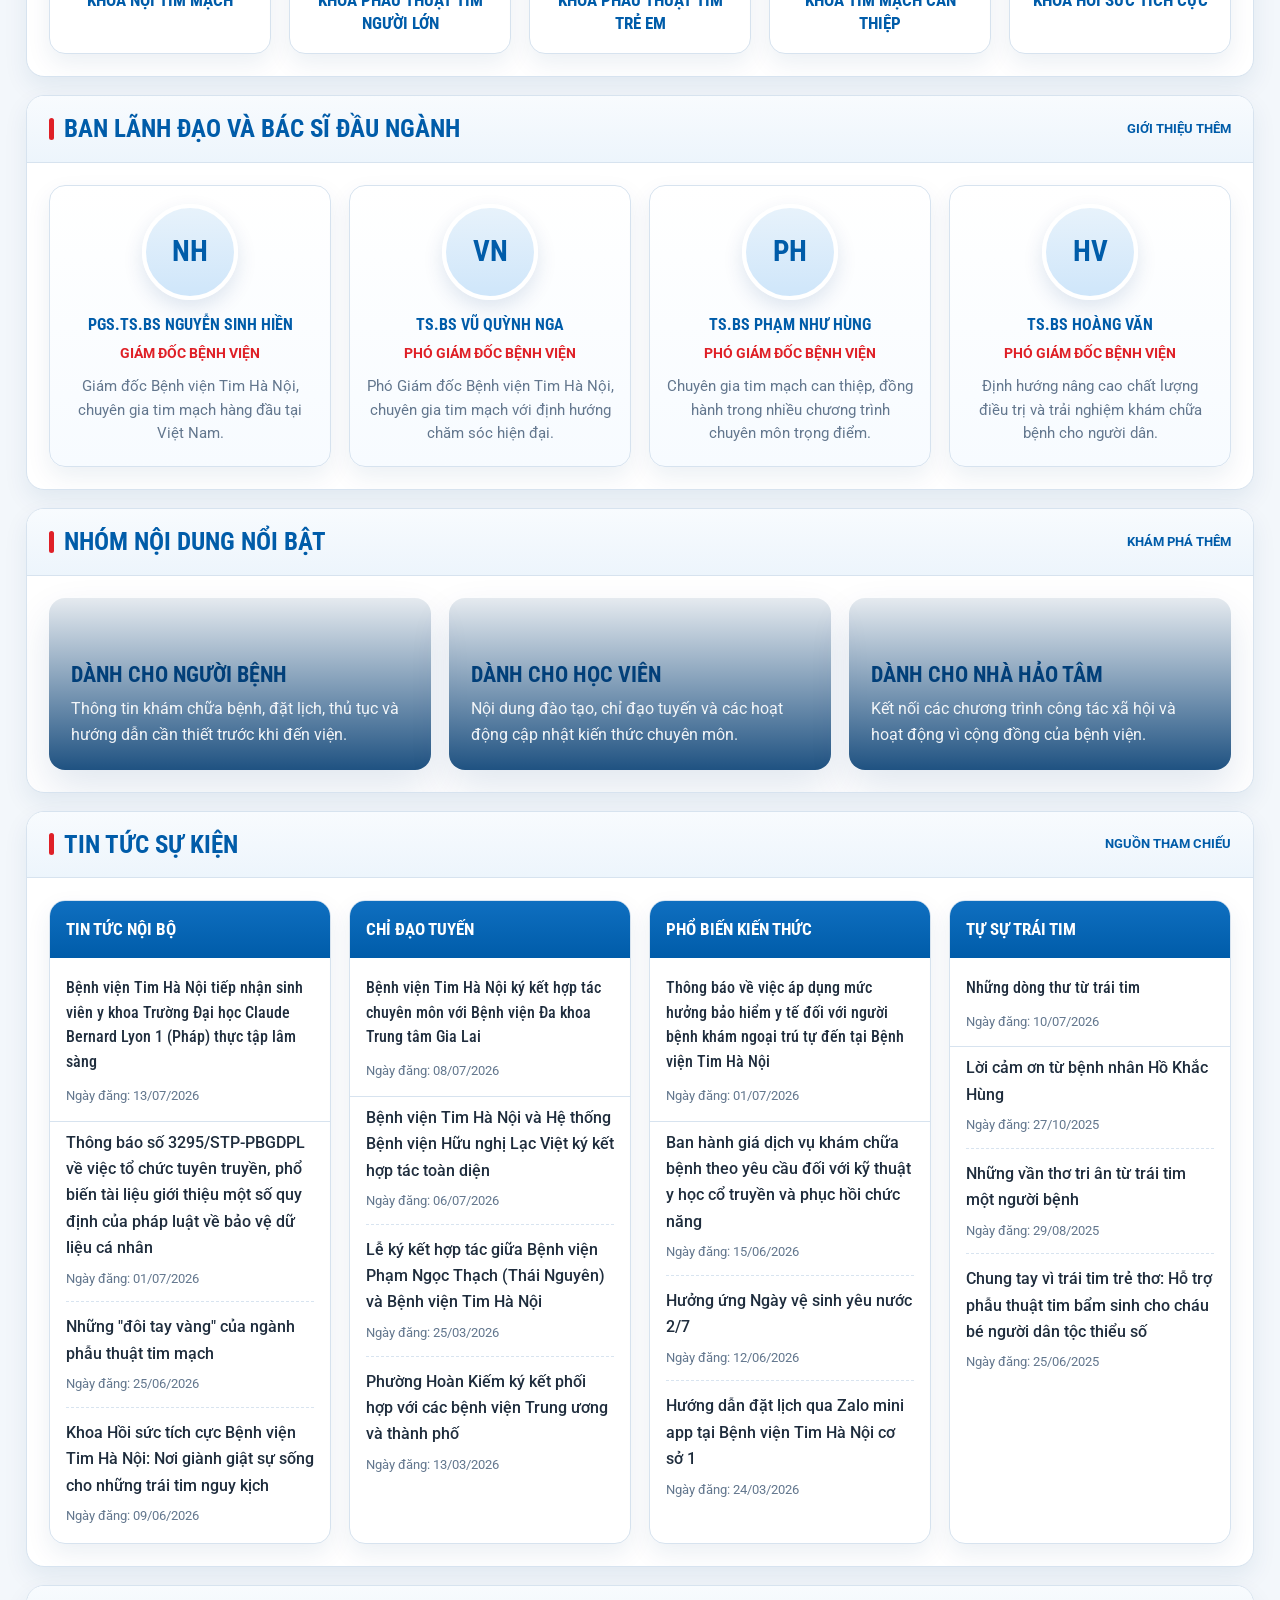
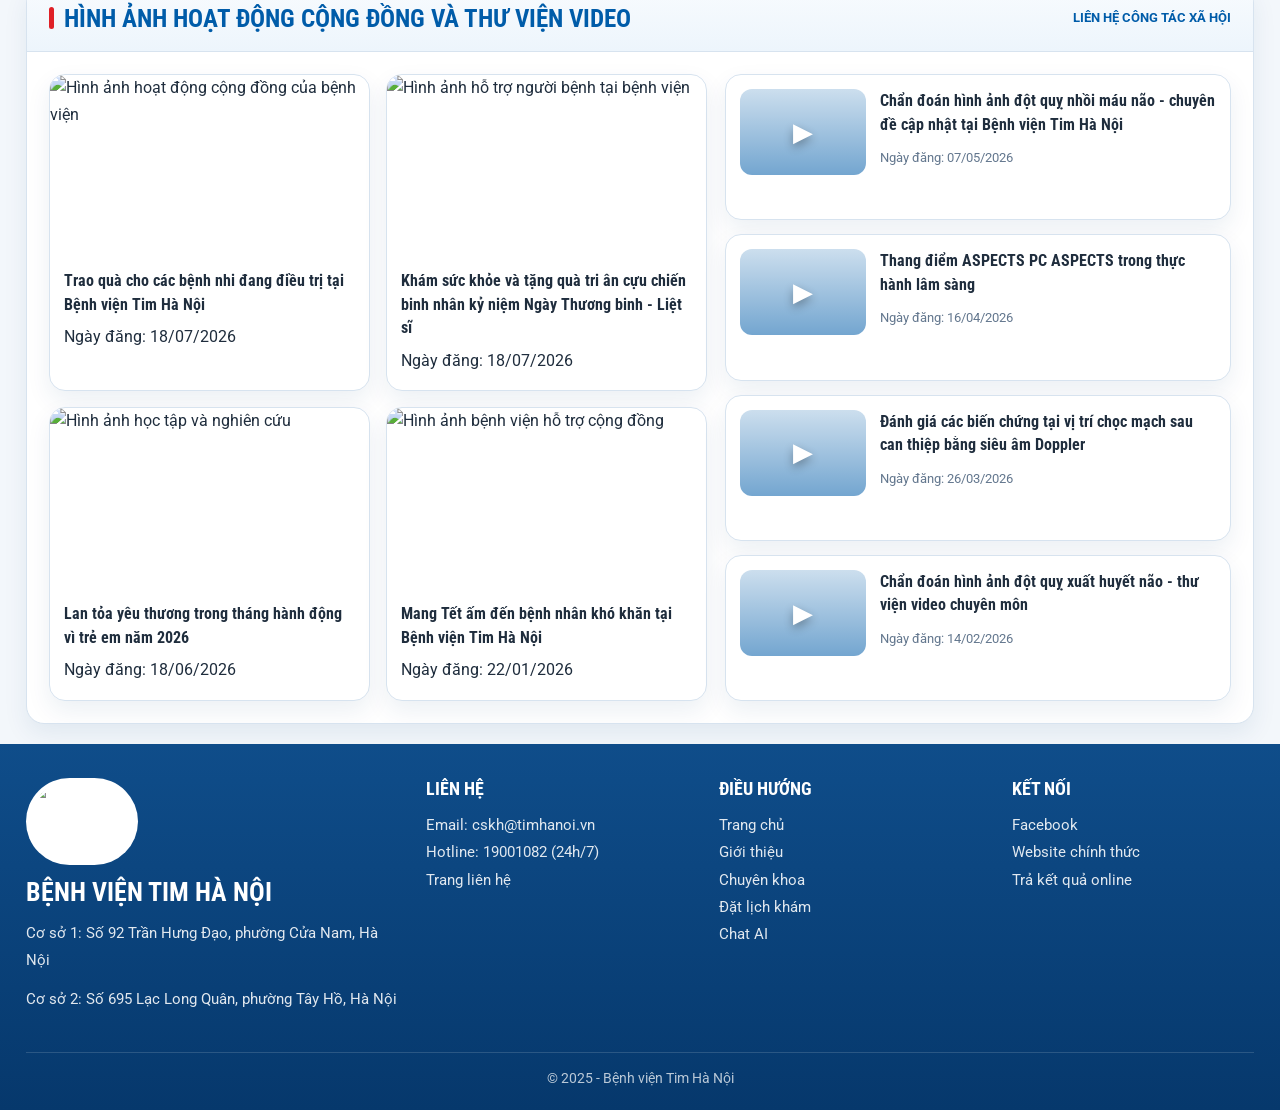
==== commit 95b53e99: "loi up" ====
--- a/frontend/index.html
+++ b/frontend/index.html
@@ -3,246 +3,1769 @@
 <head>
   <meta charset="UTF-8">
   <meta name="viewport" content="width=device-width, initial-scale=1.0">
-  <meta name="description" content="Bệnh viện Tim Hà Nội — Bệnh viện chuyên khoa tim mạch hạng I, tuyến cuối. Đặt lịch khám, tư vấn AI, thông tin dịch vụ.">
-  <meta name="keywords" content="bệnh viện tim hà nội, khám tim mạch, đặt lịch khám, tim mạch can thiệp, phẫu thuật tim">
-  <title>Bệnh viện Tim Hà Nội — Vì Một Trái Tim Khỏe</title>
+  <meta name="description" content="Bệnh viện Tim Hà Nội - Thân thiện, thuận tiện, thanh lịch. Giao diện trang chủ được tái dựng theo định hướng thị giác của website chính thức với khu vực đặt lịch, tin tức, chuyên khoa và thông tin liên hệ.">
+  <meta name="keywords" content="Bệnh viện Tim Hà Nội, khám tim mạch, đặt lịch khám, chuyên khoa tim mạch, tin tức bệnh viện">
+  <meta name="robots" content="index, follow">
+  <meta name="theme-color" content="#005ca9">
+  <meta property="og:type" content="website">
+  <meta property="og:locale" content="vi_VN">
+  <meta property="og:title" content="Bệnh viện Tim Hà Nội">
+  <meta property="og:description" content="Trang chủ tái dựng theo phong cách thị giác của website chính thức Bệnh viện Tim Hà Nội.">
+  <title>Bệnh viện Tim Hà Nội</title>
+  <link rel="preconnect" href="https://fonts.googleapis.com">
+  <link rel="preconnect" href="https://fonts.gstatic.com" crossorigin>
+  <link href="https://fonts.googleapis.com/css2?family=Roboto:wght@400;500;700;900&family=Roboto+Condensed:wght@400;700&display=swap" rel="stylesheet">
   <link rel="stylesheet" href="css/hospital-design.css">
-  <link rel="icon" href="data:image/svg+xml,<svg xmlns='http://www.w3.org/2000/svg' viewBox='0 0 100 100'><text y='.9em' font-size='90'>🏥</text></svg>">
+  <link rel="icon" href="https://benhvientimhanoi.vn/assets/img/favicon.png">
+  <style>
+    :root {
+      --site-blue: #005ca9;
+      --site-blue-dark: #01478f;
+      --site-blue-soft: #1b76c8;
+      --site-cyan: #2cb7e8;
+      --site-red: #df2027;
+      --site-yellow: #ffef61;
+      --site-bg: #f3f7fb;
+      --site-border: #d7e3ef;
+      --site-text: #1f2d3d;
+      --site-muted: #63778e;
+      --site-shadow: 0 10px 24px rgba(0, 60, 120, 0.08);
+      --site-shadow-lg: 0 18px 40px rgba(0, 60, 120, 0.12);
+    }
+
+    body.homepage-rebuild {
+      font-family: 'Roboto', Arial, sans-serif;
+      color: var(--site-text);
+      background: #ffffff;
+    }
+
+    .skip-link {
+      position: absolute;
+      left: 16px;
+      top: -48px;
+      z-index: 3000;
+      padding: 10px 14px;
+      background: var(--site-blue);
+      color: #fff;
+      border-radius: 8px;
+      font-weight: 700;
+    }
+
+    .skip-link:focus {
+      top: 12px;
+      color: #fff;
+    }
+
+    .header {
+      position: sticky;
+      top: 0;
+      z-index: 1000;
+      height: auto;
+      background: #fff;
+      border-bottom: none;
+      box-shadow: none;
+    }
+
+    .header.scrolled {
+      box-shadow: 0 8px 20px rgba(0, 52, 107, 0.14);
+    }
+
+    .header .container {
+      display: block;
+      height: auto;
+      max-width: 1260px;
+      padding: 0 16px;
+    }
+
+    .top-utility {
+      display: flex;
+      align-items: center;
+      justify-content: space-between;
+      gap: 16px;
+      padding: 10px 0 8px;
+      border-bottom: 1px solid var(--site-border);
+      color: var(--site-muted);
+      font-size: 0.88rem;
+    }
+
+    .top-utility strong {
+      color: var(--site-blue);
+      font-weight: 700;
+    }
+
+    .utility-right {
+      display: flex;
+      align-items: center;
+      gap: 14px;
+      flex-wrap: wrap;
+    }
+
+    .utility-right a {
+      color: var(--site-muted);
+      font-weight: 500;
+    }
+
+    .brand-row {
+      display: flex;
+      align-items: center;
+      justify-content: space-between;
+      gap: 18px;
+      padding: 16px 0 14px;
+    }
+
+    .logo {
+      display: flex;
+      align-items: center;
+      gap: 14px;
+      color: var(--site-blue);
+    }
+
+    .logo img {
+      width: 118px;
+      height: auto;
+      object-fit: contain;
+    }
+
+    .logo-copy {
+      display: flex;
+      flex-direction: column;
+      gap: 4px;
+    }
+
+    .logo-copy strong {
+      font-family: 'Roboto Condensed', sans-serif;
+      font-size: 2rem;
+      font-weight: 700;
+      line-height: 1;
+      color: var(--site-blue);
+      text-transform: uppercase;
+    }
+
+    .logo-copy span {
+      font-size: 1rem;
+      font-weight: 700;
+      color: var(--site-red);
+      text-transform: uppercase;
+      letter-spacing: 0.01em;
+    }
+
+    .contact-strip {
+      display: flex;
+      align-items: center;
+      gap: 14px;
+      flex-wrap: wrap;
+      justify-content: flex-end;
+    }
+
+    .contact-chip {
+      display: flex;
+      align-items: center;
+      gap: 12px;
+      min-width: 210px;
+      padding: 10px 14px;
+      background: linear-gradient(180deg, #f4fbff, #ebf5fd);
+      border: 1px solid var(--site-border);
+      border-radius: 14px;
+      box-shadow: var(--site-shadow);
+    }
+
+    .contact-chip-icon {
+      width: 40px;
+      height: 40px;
+      border-radius: 50%;
+      background: var(--site-blue);
+      color: #fff;
+      display: inline-flex;
+      align-items: center;
+      justify-content: center;
+      font-size: 1.1rem;
+      flex-shrink: 0;
+    }
+
+    .contact-chip small {
+      display: block;
+      font-size: 0.74rem;
+      color: var(--site-muted);
+      text-transform: uppercase;
+    }
+
+    .contact-chip strong,
+    .contact-chip a {
+      color: var(--site-blue);
+      font-size: 1rem;
+      font-weight: 900;
+    }
+
+    .main-nav-wrap {
+      background: linear-gradient(180deg, var(--site-blue) 0%, var(--site-blue-dark) 100%);
+      border-radius: 10px 10px 0 0;
+      box-shadow: var(--site-shadow);
+    }
+
+    .nav {
+      display: flex;
+      align-items: center;
+      gap: 0;
+      position: relative;
+      min-height: 56px;
+      flex-wrap: nowrap;
+    }
+
+    .nav-item {
+      position: relative;
+      list-style: none;
+      flex: 1 1 auto;
+    }
+
+    .nav-item > a {
+      display: flex;
+      align-items: center;
+      justify-content: center;
+      min-height: 56px;
+      padding: 14px 16px;
+      color: #fff;
+      font-family: 'Roboto Condensed', sans-serif;
+      font-size: 1rem;
+      font-weight: 700;
+      text-transform: uppercase;
+      border-right: 1px solid rgba(255, 255, 255, 0.15);
+      border-radius: 0;
+    }
+
+    .nav-item:last-child > a {
+      border-right: none;
+    }
+
+    .nav-item > a:hover,
+    .nav-item > a.active,
+    .nav-item:hover > a {
+      color: #fff;
+      background: rgba(255, 255, 255, 0.1);
+    }
+
+    .nav-item:first-child > a {
+      border-top-left-radius: 10px;
+    }
+
+    .nav-item:last-child > a {
+      border-top-right-radius: 10px;
+    }
+
+    .dropdown {
+      position: absolute;
+      top: 100%;
+      left: 0;
+      min-width: 260px;
+      padding: 8px 0;
+      margin: 0;
+      background: #fff;
+      border: 1px solid var(--site-border);
+      box-shadow: var(--site-shadow-lg);
+      display: none;
+      z-index: 1002;
+    }
+
+    .dropdown li {
+      list-style: none;
+    }
+
+    .dropdown a {
+      display: block;
+      padding: 10px 16px;
+      color: var(--site-text);
+      font-size: 0.94rem;
+      line-height: 1.45;
+    }
+
+    .dropdown a:hover {
+      background: #eff7ff;
+      color: var(--site-blue);
+    }
+
+    .nav-item:hover .dropdown {
+      display: block;
+    }
+
+    .mobile-menu-btn {
+      display: none;
+      position: absolute;
+      right: 16px;
+      top: 90px;
+      z-index: 1003;
+      background: #fff;
+      border: 1px solid var(--site-border);
+      color: var(--site-blue);
+      border-radius: 10px;
+      box-shadow: var(--site-shadow);
+    }
+
+    .page-shell {
+      background:
+        linear-gradient(180deg, #ffffff 0, #ffffff 320px, var(--site-bg) 320px, var(--site-bg) 100%);
+    }
+
+    .homepage-main {
+      padding: 18px 0 0;
+    }
+
+    .homepage-main .container {
+      max-width: 1260px;
+      padding: 0 16px;
+    }
+
+    .hero-layout {
+      display: grid;
+      grid-template-columns: 168px minmax(0, 1fr) 168px;
+      gap: 18px;
+      align-items: stretch;
+      margin-bottom: 18px;
+    }
+
+    .side-promo {
+      border-radius: 16px;
+      overflow: hidden;
+      box-shadow: var(--site-shadow-lg);
+      background: #d8eff8;
+      min-height: 620px;
+    }
+
+    .side-promo img {
+      width: 100%;
+      height: 100%;
+      object-fit: cover;
+      object-position: center top;
+    }
+
+    .hero-center {
+      display: grid;
+      grid-template-rows: auto auto;
+      gap: 18px;
+    }
+
+    .hero-stage {
+      position: relative;
+      min-height: 390px;
+      border-radius: 18px;
+      overflow: hidden;
+      box-shadow: var(--site-shadow-lg);
+      background:
+        linear-gradient(90deg, rgba(0, 73, 144, 0.88), rgba(0, 92, 169, 0.64) 42%, rgba(0, 92, 169, 0.08)),
+        url('https://benhvientimhanoi.vn/images/slider/slide-3.jpg') center center / cover no-repeat;
+    }
+
+    .hero-stage::after {
+      content: '';
+      position: absolute;
+      inset: 0;
+      background: linear-gradient(180deg, rgba(255, 255, 255, 0) 55%, rgba(0, 49, 102, 0.1));
+    }
+
+    .hero-overlay {
+      position: absolute;
+      inset: 0;
+      z-index: 1;
+      display: flex;
+      align-items: center;
+      justify-content: space-between;
+      padding: 40px 34px;
+      gap: 24px;
+    }
+
+    .hero-copy {
+      max-width: 470px;
+      color: #fff;
+    }
+
+    .hero-kicker {
+      display: inline-block;
+      margin-bottom: 14px;
+      padding: 8px 14px;
+      background: rgba(255, 255, 255, 0.18);
+      border: 1px solid rgba(255, 255, 255, 0.28);
+      border-radius: 999px;
+      font-size: 0.84rem;
+      font-weight: 700;
+      text-transform: uppercase;
+      letter-spacing: 0.05em;
+    }
+
+    .hero-copy h1 {
+      margin: 0 0 14px;
+      font-family: 'Roboto Condensed', sans-serif;
+      font-size: 3rem;
+      line-height: 1.05;
+      text-transform: uppercase;
+      color: #fff;
+    }
+
+    .hero-copy p {
+      margin: 0 0 20px;
+      font-size: 1.02rem;
+      line-height: 1.7;
+      color: rgba(255, 255, 255, 0.92);
+    }
+
+    .hero-actions {
+      display: flex;
+      gap: 12px;
+      flex-wrap: wrap;
+    }
+
+    .hero-btn {
+      display: inline-flex;
+      align-items: center;
+      justify-content: center;
+      min-height: 46px;
+      padding: 0 22px;
+      border-radius: 999px;
+      font-weight: 700;
+      box-shadow: var(--site-shadow);
+    }
+
+    .hero-btn.primary {
+      background: #fff;
+      color: var(--site-blue);
+    }
+
+    .hero-btn.secondary {
+      background: rgba(255, 255, 255, 0.15);
+      border: 1px solid rgba(255, 255, 255, 0.24);
+      color: #fff;
+    }
+
+    .hero-booking-card {
+      width: 320px;
+      padding: 24px 24px 22px;
+      border-radius: 18px;
+      background: rgba(255, 255, 255, 0.96);
+      box-shadow: var(--site-shadow-lg);
+      color: var(--site-text);
+    }
+
+    .hero-booking-card h2 {
+      margin: 0 0 8px;
+      font-family: 'Roboto Condensed', sans-serif;
+      font-size: 1.8rem;
+      line-height: 1.08;
+      color: var(--site-blue);
+      text-transform: uppercase;
+    }
+
+    .hero-booking-card p {
+      margin: 0 0 14px;
+      color: var(--site-muted);
+      line-height: 1.55;
+    }
+
+    .hero-booking-card strong {
+      display: block;
+      margin-bottom: 16px;
+      color: var(--site-red);
+      font-size: 1.55rem;
+      font-weight: 900;
+    }
+
+    .hero-booking-card a {
+      display: inline-flex;
+      align-items: center;
+      justify-content: center;
+      width: 100%;
+      min-height: 44px;
+      background: var(--site-blue);
+      color: #fff;
+      border-radius: 10px;
+      font-weight: 700;
+      text-transform: uppercase;
+    }
+
+    .shortcut-grid {
+      display: grid;
+      grid-template-columns: repeat(4, minmax(0, 1fr));
+      gap: 14px;
+    }
+
+    .shortcut-card {
+      display: flex;
+      align-items: center;
+      gap: 12px;
+      padding: 18px 16px;
+      background: #fff;
+      border: 1px solid var(--site-border);
+      border-radius: 14px;
+      box-shadow: var(--site-shadow);
+      min-height: 92px;
+    }
+
+    .shortcut-icon {
+      width: 48px;
+      height: 48px;
+      border-radius: 14px;
+      background: linear-gradient(180deg, #edf7ff, #dceeff);
+      color: var(--site-blue);
+      display: inline-flex;
+      align-items: center;
+      justify-content: center;
+      font-size: 1.2rem;
+      flex-shrink: 0;
+    }
+
+    .shortcut-card strong {
+      display: block;
+      margin-bottom: 4px;
+      color: var(--site-blue);
+      font-size: 1rem;
+      line-height: 1.35;
+    }
+
+    .shortcut-card span {
+      color: var(--site-muted);
+      font-size: 0.9rem;
+      line-height: 1.5;
+    }
+
+    .section-box {
+      margin-bottom: 18px;
+      background: #fff;
+      border: 1px solid var(--site-border);
+      border-radius: 18px;
+      box-shadow: var(--site-shadow);
+      overflow: hidden;
+    }
+
+    .section-header {
+      display: flex;
+      align-items: center;
+      justify-content: space-between;
+      gap: 12px;
+      padding: 18px 22px;
+      background: linear-gradient(180deg, #f8fbfe, #edf5fc);
+      border-bottom: 1px solid var(--site-border);
+    }
+
+    .section-title {
+      display: flex;
+      align-items: center;
+      gap: 10px;
+      margin: 0;
+      color: var(--site-blue);
+      font-family: 'Roboto Condensed', sans-serif;
+      font-size: 1.55rem;
+      font-weight: 700;
+      text-transform: uppercase;
+    }
+
+    .section-title::before {
+      content: '';
+      width: 5px;
+      height: 22px;
+      border-radius: 999px;
+      background: var(--site-red);
+    }
+
+    .section-link {
+      color: var(--site-blue);
+      font-weight: 700;
+      text-transform: uppercase;
+      font-size: 0.84rem;
+    }
+
+    .search-grid {
+      display: grid;
+      grid-template-columns: 1.05fr 0.95fr 0.78fr;
+      gap: 18px;
+      padding: 22px;
+      background: #fff;
+    }
+
+    .lookup-panel {
+      padding: 20px;
+      background: linear-gradient(180deg, #fbfdff, #f2f8fe);
+      border: 1px solid var(--site-border);
+      border-radius: 16px;
+    }
+
+    .lookup-panel h3,
+    .results-card h3 {
+      margin: 0 0 14px;
+      font-family: 'Roboto Condensed', sans-serif;
+      font-size: 1.22rem;
+      color: var(--site-blue);
+      text-transform: uppercase;
+    }
+
+    .lookup-form {
+      display: grid;
+      gap: 10px;
+    }
+
+    .lookup-form input,
+    .lookup-form select {
+      width: 100%;
+      min-height: 44px;
+      padding: 0 14px;
+      border: 1px solid #cfdceb;
+      border-radius: 10px;
+      background: #fff;
+      color: var(--site-text);
+      font: inherit;
+    }
+
+    .lookup-form button {
+      min-height: 44px;
+      border: none;
+      border-radius: 10px;
+      background: var(--site-blue);
+      color: #fff;
+      font-weight: 700;
+      text-transform: uppercase;
+      cursor: pointer;
+    }
+
+    .stats-panel {
+      display: grid;
+      grid-template-columns: repeat(2, minmax(0, 1fr));
+      gap: 12px;
+      align-content: start;
+    }
+
+    .stat-box {
+      padding: 18px 16px;
+      border-radius: 16px;
+      background: linear-gradient(180deg, #ffffff, #f4f9fe);
+      border: 1px solid var(--site-border);
+      text-align: center;
+      box-shadow: var(--site-shadow);
+    }
+
+    .stat-box strong {
+      display: block;
+      margin-bottom: 8px;
+      font-family: 'Roboto Condensed', sans-serif;
+      font-size: 2rem;
+      color: var(--site-blue);
+    }
+
+    .stat-box span {
+      display: block;
+      color: var(--site-muted);
+      font-size: 0.9rem;
+      line-height: 1.45;
+    }
+
+    .results-card {
+      padding: 22px;
+      border-radius: 16px;
+      background: linear-gradient(180deg, var(--site-blue-soft), var(--site-blue));
+      color: #fff;
+      box-shadow: var(--site-shadow-lg);
+    }
+
+    .results-card h3 {
+      color: #fff;
+    }
+
+    .results-card p {
+      margin: 0 0 16px;
+      color: rgba(255, 255, 255, 0.9);
+      line-height: 1.65;
+    }
+
+    .results-card a {
+      display: inline-flex;
+      align-items: center;
+      justify-content: center;
+      min-height: 42px;
+      padding: 0 18px;
+      background: #fff;
+      color: var(--site-blue);
+      border-radius: 10px;
+      font-weight: 700;
+    }
+
+    .specialty-grid {
+      display: grid;
+      grid-template-columns: repeat(5, minmax(0, 1fr));
+      gap: 18px;
+      padding: 22px;
+    }
+
+    .specialty-card {
+      border-radius: 16px;
+      overflow: hidden;
+      background: #fff;
+      border: 1px solid var(--site-border);
+      box-shadow: var(--site-shadow);
+    }
+
+    .specialty-image {
+      height: 160px;
+      background-size: cover;
+      background-position: center;
+    }
+
+    .specialty-body {
+      padding: 16px 14px 18px;
+      text-align: center;
+    }
+
+    .specialty-body h3 {
+      margin: 0;
+      font-family: 'Roboto Condensed', sans-serif;
+      font-size: 1.04rem;
+      line-height: 1.35;
+      color: var(--site-blue);
+      text-transform: uppercase;
+    }
+
+    .leadership-grid {
+      display: grid;
+      grid-template-columns: repeat(4, minmax(0, 1fr));
+      gap: 18px;
+      padding: 22px;
+    }
+
+    .leader-card {
+      padding: 18px 16px 20px;
+      border: 1px solid var(--site-border);
+      border-radius: 16px;
+      background: linear-gradient(180deg, #ffffff, #f7fbff);
+      text-align: center;
+      box-shadow: var(--site-shadow);
+    }
+
+    .leader-avatar {
+      width: 96px;
+      height: 96px;
+      margin: 0 auto 14px;
+      border-radius: 50%;
+      background: linear-gradient(180deg, #e7f2fb, #cfe6fa);
+      border: 4px solid #fff;
+      box-shadow: 0 8px 20px rgba(0, 60, 120, 0.12);
+      color: var(--site-blue);
+      display: flex;
+      align-items: center;
+      justify-content: center;
+      font-family: 'Roboto Condensed', sans-serif;
+      font-size: 1.8rem;
+      font-weight: 700;
+    }
+
+    .leader-card h3 {
+      margin: 0 0 6px;
+      font-size: 1rem;
+      line-height: 1.4;
+      color: var(--site-blue);
+      text-transform: uppercase;
+    }
+
+    .leader-role {
+      margin-bottom: 10px;
+      color: var(--site-red);
+      font-size: 0.86rem;
+      font-weight: 700;
+      text-transform: uppercase;
+    }
+
+    .leader-card p {
+      margin: 0;
+      color: var(--site-muted);
+      line-height: 1.6;
+      font-size: 0.92rem;
+    }
+
+    .audience-grid {
+      display: grid;
+      grid-template-columns: repeat(3, minmax(0, 1fr));
+      gap: 18px;
+      padding: 22px;
+    }
+
+    .audience-card {
+      min-height: 172px;
+      padding: 22px;
+      border-radius: 16px;
+      color: #fff;
+      box-shadow: var(--site-shadow-lg);
+      display: flex;
+      flex-direction: column;
+      justify-content: flex-end;
+      background-size: cover;
+      background-position: center;
+      position: relative;
+      overflow: hidden;
+    }
+
+    .audience-card::before {
+      content: '';
+      position: absolute;
+      inset: 0;
+      background: linear-gradient(180deg, rgba(0, 51, 102, 0.1), rgba(0, 58, 112, 0.88));
+    }
+
+    .audience-card > * {
+      position: relative;
+      z-index: 1;
+    }
+
+    .audience-card h3 {
+      margin: 0 0 8px;
+      font-family: 'Roboto Condensed', sans-serif;
+      font-size: 1.35rem;
+      text-transform: uppercase;
+    }
+
+    .audience-card p {
+      margin: 0;
+      color: rgba(255, 255, 255, 0.92);
+      line-height: 1.6;
+    }
+
+    .news-grid {
+      display: grid;
+      grid-template-columns: repeat(4, minmax(0, 1fr));
+      gap: 18px;
+      padding: 22px;
+    }
+
+    .news-column {
+      display: flex;
+      flex-direction: column;
+      min-height: 100%;
+      background: #fff;
+      border: 1px solid var(--site-border);
+      border-radius: 16px;
+      overflow: hidden;
+      box-shadow: var(--site-shadow);
+    }
+
+    .news-column-header {
+      padding: 14px 16px;
+      background: linear-gradient(180deg, #0f6fc0, var(--site-blue));
+      color: #fff;
+      font-family: 'Roboto Condensed', sans-serif;
+      font-size: 1.08rem;
+      font-weight: 700;
+      text-transform: uppercase;
+    }
+
+    .news-feature {
+      padding: 18px 16px 14px;
+      border-bottom: 1px solid var(--site-border);
+    }
+
+    .news-feature h3 {
+      margin: 0 0 10px;
+      font-size: 1rem;
+      line-height: 1.5;
+      color: var(--site-text);
+    }
+
+    .news-feature time,
+    .news-list time {
+      display: block;
+      margin-top: 6px;
+      color: var(--site-muted);
+      font-size: 0.82rem;
+    }
+
+    .news-list {
+      margin: 0;
+      padding: 8px 16px 16px;
+      list-style: none;
+      display: grid;
+      gap: 12px;
+    }
+
+    .news-list li {
+      padding-bottom: 12px;
+      border-bottom: 1px dashed #d8e4f0;
+    }
+
+    .news-list li:last-child {
+      padding-bottom: 0;
+      border-bottom: none;
+    }
+
+    .news-list a,
+    .news-feature a {
+      color: var(--site-text);
+      line-height: 1.55;
+      font-weight: 500;
+    }
+
+    .news-list a:hover,
+    .news-feature a:hover {
+      color: var(--site-blue);
+    }
+
+    .secondary-news-grid {
+      display: grid;
+      grid-template-columns: 1.3fr 1fr;
+      gap: 18px;
+      padding: 22px;
+    }
+
+    .image-story-grid {
+      display: grid;
+      grid-template-columns: repeat(2, minmax(0, 1fr));
+      gap: 16px;
+    }
+
+    .image-story {
+      border: 1px solid var(--site-border);
+      border-radius: 16px;
+      overflow: hidden;
+      background: #fff;
+      box-shadow: var(--site-shadow);
+    }
+
+    .image-story img {
+      width: 100%;
+      height: 180px;
+      object-fit: cover;
+    }
+
+    .image-story-body {
+      padding: 14px 14px 16px;
+    }
+
+    .image-story-body h3 {
+      margin: 0 0 8px;
+      font-size: 0.98rem;
+      line-height: 1.5;
+      color: var(--site-text);
+    }
+
+    .video-list {
+      display: grid;
+      gap: 14px;
+    }
+
+    .video-card {
+      display: flex;
+      gap: 14px;
+      align-items: flex-start;
+      padding: 14px;
+      border: 1px solid var(--site-border);
+      border-radius: 16px;
+      background: #fff;
+      box-shadow: var(--site-shadow);
+    }
+
+    .video-thumb {
+      width: 126px;
+      height: 86px;
+      border-radius: 12px;
+      background:
+        linear-gradient(180deg, rgba(0, 92, 169, 0.2), rgba(0, 92, 169, 0.55)),
+        url('https://benhvientimhanoi.vn/images/slider/slide-1.jpg') center / cover no-repeat;
+      position: relative;
+      flex-shrink: 0;
+    }
+
+    .video-thumb::after {
+      content: '▶';
+      position: absolute;
+      inset: 0;
+      display: flex;
+      align-items: center;
+      justify-content: center;
+      color: #fff;
+      font-size: 1.6rem;
+      text-shadow: 0 4px 10px rgba(0, 0, 0, 0.3);
+    }
+
+    .video-card h3 {
+      margin: 0 0 8px;
+      font-size: 0.98rem;
+      line-height: 1.5;
+      color: var(--site-text);
+    }
+
+    .video-card time {
+      color: var(--site-muted);
+      font-size: 0.82rem;
+    }
+
+    .footer {
+      margin-top: 20px;
+      padding: 0;
+      background: linear-gradient(180deg, #0f4d8a 0%, #06386c 100%);
+      color: rgba(255, 255, 255, 0.88);
+    }
+
+    .footer .container {
+      max-width: 1260px;
+      padding: 0 16px;
+    }
+
+    .footer-top {
+      display: grid;
+      grid-template-columns: 1.4fr 1fr 1fr 0.9fr;
+      gap: 24px;
+      padding: 34px 0 26px;
+    }
+
+    .footer-brand img {
+      width: 112px;
+      margin-bottom: 12px;
+      background: #fff;
+      border-radius: 999px;
+      padding: 4px;
+    }
+
+    .footer-brand h4 {
+      margin: 0 0 12px;
+      font-family: 'Roboto Condensed', sans-serif;
+      font-size: 1.6rem;
+      color: #fff;
+      text-transform: uppercase;
+    }
+
+    .footer-brand p,
+    .footer-column p,
+    .footer-column a {
+      color: rgba(255, 255, 255, 0.88);
+      line-height: 1.8;
+      font-size: 0.95rem;
+    }
+
+    .footer-column h4 {
+      margin: 0 0 12px;
+      color: #fff;
+      font-family: 'Roboto Condensed', sans-serif;
+      font-size: 1.15rem;
+      text-transform: uppercase;
+    }
+
+    .footer-column a:hover {
+      color: #fff59b;
+    }
+
+    .footer-bottom {
+      padding: 14px 0 20px;
+      border-top: 1px solid rgba(255, 255, 255, 0.14);
+      text-align: center;
+      color: rgba(255, 255, 255, 0.72);
+      font-size: 0.9rem;
+    }
+
+    .sr-only {
+      position: absolute;
+      width: 1px;
+      height: 1px;
+      padding: 0;
+      margin: -1px;
+      overflow: hidden;
+      clip: rect(0, 0, 0, 0);
+      white-space: nowrap;
+      border: 0;
+    }
+
+    @media (max-width: 1180px) {
+      .logo-copy strong {
+        font-size: 1.7rem;
+      }
+
+      .hero-layout {
+        grid-template-columns: 1fr;
+      }
+
+      .side-promo {
+        display: none;
+      }
+
+      .search-grid,
+      .secondary-news-grid {
+        grid-template-columns: 1fr;
+      }
+
+      .specialty-grid {
+        grid-template-columns: repeat(3, minmax(0, 1fr));
+      }
+
+      .leadership-grid,
+      .news-grid {
+        grid-template-columns: repeat(2, minmax(0, 1fr));
+      }
+
+      .footer-top {
+        grid-template-columns: repeat(2, minmax(0, 1fr));
+      }
+    }
+
+    @media (max-width: 900px) {
+      .top-utility,
+      .brand-row {
+        flex-direction: column;
+        align-items: flex-start;
+      }
+
+      .contact-strip {
+        justify-content: flex-start;
+      }
+
+      .shortcut-grid,
+      .audience-grid,
+      .image-story-grid {
+        grid-template-columns: 1fr;
+      }
+
+      .specialty-grid {
+        grid-template-columns: repeat(2, minmax(0, 1fr));
+      }
+
+      .hero-overlay {
+        flex-direction: column;
+        align-items: flex-start;
+        justify-content: flex-end;
+      }
+
+      .hero-booking-card {
+        width: 100%;
+        max-width: 420px;
+      }
+    }
+
+    @media (max-width: 768px) {
+      .mobile-menu-btn {
+        display: block;
+      }
+
+      .main-nav-wrap {
+        border-radius: 10px;
+      }
+
+      .nav {
+        display: none;
+        flex-direction: column;
+        align-items: stretch;
+      }
+
+      .nav.mobile-open {
+        display: flex;
+      }
+
+      .nav-item {
+        width: 100%;
+      }
+
+      .nav-item > a {
+        justify-content: flex-start;
+        border-right: none;
+        border-bottom: 1px solid rgba(255, 255, 255, 0.12);
+        padding-left: 18px;
+      }
+
+      .nav-item:first-child > a,
+      .nav-item:last-child > a {
+        border-radius: 0;
+      }
+
+      .dropdown {
+        position: static;
+        display: block;
+        min-width: 100%;
+        border: none;
+        box-shadow: none;
+        background: rgba(255, 255, 255, 0.05);
+      }
+
+      .dropdown a {
+        color: #e9f3ff;
+        padding-left: 28px;
+      }
+
+      .hero-stage {
+        min-height: 520px;
+      }
+
+      .hero-copy h1 {
+        font-size: 2.3rem;
+      }
+
+      .search-grid,
+      .specialty-grid,
+      .leadership-grid,
+      .news-grid,
+      .footer-top {
+        grid-template-columns: 1fr;
+      }
+
+      .video-card {
+        flex-direction: column;
+      }
+
+      .video-thumb {
+        width: 100%;
+        height: 180px;
+      }
+    }
+
+    @media (max-width: 520px) {
+      .logo {
+        flex-direction: column;
+        align-items: flex-start;
+      }
+
+      .logo img {
+        width: 96px;
+      }
+
+      .logo-copy strong {
+        font-size: 1.45rem;
+      }
+
+      .hero-copy h1 {
+        font-size: 1.95rem;
+      }
+
+      .hero-actions,
+      .contact-strip {
+        width: 100%;
+      }
+
+      .hero-btn,
+      .contact-chip {
+        width: 100%;
+      }
+    }
+  </style>
 </head>
-<body>
-
-  <!-- ======================== Header ======================== -->
+<body class="homepage-rebuild">
+  <a class="skip-link" href="#main-content">Bỏ qua điều hướng</a>
+
   <header class="header" id="header">
     <div class="container">
-      <a href="index.html" class="logo">
-        <div class="logo-icon">🫀</div>
-        <span>BV Tim Hà Nội</span>
-      </a>
-
-      <nav class="nav" id="nav">
-        <a href="index.html" class="active">Trang chủ</a>
-        <a href="departments.html">Chuyên khoa</a>
-        <a href="about.html">Giới thiệu</a>
-        <a href="contact.html">Liên hệ</a>
-        <a href="booking.html" class="nav-cta">📅 Đặt lịch</a>
-        <a href="ai-chat.html">💬 Chat AI</a>
-      </nav>
-
-      <button class="mobile-menu-btn" aria-label="Menu">☰</button>
+      <div class="top-utility" aria-label="Thông tin tiện ích">
+        <div><strong>Bệnh viện Tim Hà Nội</strong> - Thân thiện - Thuận tiện - Thanh lịch</div>
+        <div class="utility-right">
+          <a href="https://www.facebook.com/Benhvientimhanoi/" target="_blank" rel="noopener noreferrer">Facebook</a>
+          <a href="https://www.youtube.com/" target="_blank" rel="noopener noreferrer">Youtube</a>
+          <a href="about.html">Giới thiệu</a>
+          <a href="contact.html">Liên hệ</a>
+        </div>
+      </div>
+
+      <div class="brand-row">
+        <a href="index.html" class="logo" aria-label="Bệnh viện Tim Hà Nội - Trang chủ">
+          <img src="https://benhvientimhanoi.vn/assets/img/bvtim_logo.png" alt="Logo Bệnh viện Tim Hà Nội">
+          <div class="logo-copy">
+            <strong>Bệnh viện Tim Hà Nội</strong>
+            <span>Vì một trái tim khỏe</span>
+          </div>
+        </a>
+
+        <div class="contact-strip" aria-label="Thông tin liên hệ nhanh">
+          <div class="contact-chip">
+            <span class="contact-chip-icon" aria-hidden="true">📅</span>
+            <div>
+              <small>Đặt lịch hẹn</small>
+              <a href="booking.html">Khám bệnh theo yêu cầu</a>
+            </div>
+          </div>
+          <div class="contact-chip">
+            <span class="contact-chip-icon" aria-hidden="true">☎</span>
+            <div>
+              <small>Tổng đài CSKH</small>
+              <a href="tel:19001082">19001082</a>
+            </div>
+          </div>
+        </div>
+      </div>
+
+      <button class="mobile-menu-btn" type="button" aria-label="Mở menu">☰</button>
+
+      <div class="main-nav-wrap">
+        <nav class="nav" id="nav" aria-label="Điều hướng chính">
+          <div class="nav-item">
+            <a href="index.html" class="active" aria-current="page">Trang chủ</a>
+          </div>
+
+          <div class="nav-item">
+            <a href="about.html">Giới thiệu</a>
+            <ul class="dropdown">
+              <li><a href="about.html">Giới thiệu chung</a></li>
+              <li><a href="about.html">Ban lãnh đạo</a></li>
+              <li><a href="about.html">Cơ cấu tổ chức</a></li>
+              <li><a href="about.html">Quá trình phát triển</a></li>
+            </ul>
+          </div>
+
+          <div class="nav-item">
+            <a href="departments.html">Dịch vụ</a>
+            <ul class="dropdown">
+              <li><a href="departments.html">Khoa khám bệnh tự nguyện</a></li>
+              <li><a href="departments.html">Chăm sóc mạch vành</a></li>
+              <li><a href="departments.html">Khám sức khỏe cá nhân - tổ chức</a></li>
+              <li><a href="ai-chat.html">Chăm sóc tại nhà</a></li>
+            </ul>
+          </div>
+
+          <div class="nav-item">
+            <a href="booking.html">Hướng dẫn khám bệnh</a>
+            <ul class="dropdown">
+              <li><a href="booking.html">Quy trình khám chữa bệnh</a></li>
+              <li><a href="ai-chat.html">Bảng giá dịch vụ</a></li>
+              <li><a href="booking.html">Hướng dẫn liên hệ đặt lịch khám</a></li>
+              <li><a href="departments.html">Lịch làm việc của bác sỹ</a></li>
+            </ul>
+          </div>
+
+          <div class="nav-item">
+            <a href="ai-chat.html">Phổ biến kiến thức</a>
+            <ul class="dropdown">
+              <li><a href="ai-chat.html">Thông tin y học</a></li>
+              <li><a href="ai-chat.html">Hiểu về tim mạch</a></li>
+              <li><a href="ai-chat.html">Dành cho người bệnh</a></li>
+              <li><a href="ai-chat.html">Kiến thức chuyên môn</a></li>
+            </ul>
+          </div>
+
+          <div class="nav-item">
+            <a href="contact.html">Thông báo</a>
+            <ul class="dropdown">
+              <li><a href="contact.html">Liên hệ chung</a></li>
+              <li><a href="https://benhvientimhanoi.vn/" target="_blank" rel="noopener noreferrer">Website chính thức</a></li>
+            </ul>
+          </div>
+
+          <div class="nav-item">
+            <a href="ai-chat.html">Chat AI</a>
+          </div>
+        </nav>
+      </div>
     </div>
   </header>
 
-  <!-- ======================== Hero Section ======================== -->
-  <section class="hero">
-    <div class="container">
-      <div class="hero-content">
-        <div class="hero-badge">🏥 Bệnh viện chuyên khoa hạng I</div>
-        <h1>
-          <span class="gradient-text">Vì Một Trái Tim Khỏe</span>
-        </h1>
-        <p>
-          Bệnh viện Tim Hà Nội — Bệnh viện chuyên khoa Tim mạch tuyến cuối của cả nước. 
-          Hệ thống Trợ lý AI thông minh giúp bạn tra cứu thông tin, đặt lịch khám 
-          và được hỗ trợ 24/7.
-        </p>
-        <div class="hero-actions">
-          <a href="https://benhvientimhanoi.vn/he-thong/hen-kham/index.html" target="_blank" class="btn btn-primary btn-lg" id="cta-booking">
-            📅 Đặt Lịch Khám
-          </a>
-          <a href="ai-chat.html" class="btn btn-secondary btn-lg" id="cta-chat">
-            💬 Chat với AI
-          </a>
+  <div class="page-shell">
+    <main class="homepage-main" id="main-content">
+      <div class="container">
+        <section class="hero-layout" aria-labelledby="hero-title">
+          <aside class="side-promo" aria-label="Thông tin quảng bá bên trái">
+            <img src="https://benhvientimhanoi.vn/assets/img/anh_left.png" alt="Banner thông tin Bệnh viện Tim Hà Nội">
+          </aside>
+
+          <div class="hero-center">
+            <section class="hero-stage">
+              <div class="hero-overlay">
+                <div class="hero-copy">
+                  <span class="hero-kicker">Bệnh viện chuyên khoa tim mạch hạng I</span>
+                  <h1 id="hero-title">Khám bệnh cả thứ 7<br>vì một trái tim khỏe</h1>
+                  <p>Bố cục trang chủ được tái dựng theo tinh thần thị giác của website chính thức: tông xanh y tế, khối thông tin rõ ràng, nhấn mạnh đặt lịch, chuyên khoa và các bản tin bệnh viện.</p>
+                  <div class="hero-actions">
+                    <a class="hero-btn primary" href="booking.html">Đặt lịch khám</a>
+                    <a class="hero-btn secondary" href="ai-chat.html">Tư vấn cùng AI</a>
+                  </div>
+                </div>
+
+                <div class="hero-booking-card">
+                  <h2>Đặt lịch hẹn<br>khám bệnh theo yêu cầu</h2>
+                  <p>Hỗ trợ đặt lịch khám trong giờ hành chính và tư vấn thủ tục khám chữa bệnh theo nhu cầu.</p>
+                  <strong>19001082</strong>
+                  <a href="booking.html">Đăng ký ngay</a>
+                </div>
+              </div>
+            </section>
+
+            <div class="shortcut-grid" aria-label="Tác vụ nhanh">
+              <a class="shortcut-card" href="departments.html">
+                <span class="shortcut-icon" aria-hidden="true">👨‍⚕️</span>
+                <span>
+                  <strong>Lịch làm việc của bác sỹ</strong>
+                  <span>Xem lịch khám của bác sỹ trong tuần</span>
+                </span>
+              </a>
+              <a class="shortcut-card" href="booking.html">
+                <span class="shortcut-icon" aria-hidden="true">📋</span>
+                <span>
+                  <strong>Đặt lịch hẹn khám bệnh</strong>
+                  <span>Đặt lịch khám theo khung giờ mong muốn</span>
+                </span>
+              </a>
+              <a class="shortcut-card" href="ai-chat.html">
+                <span class="shortcut-icon" aria-hidden="true">💳</span>
+                <span>
+                  <strong>Bảo lãnh viện phí</strong>
+                  <span>Quy định và thủ tục bảo lãnh viện phí</span>
+                </span>
+              </a>
+              <a class="shortcut-card" href="contact.html">
+                <span class="shortcut-icon" aria-hidden="true">🩺</span>
+                <span>
+                  <strong>Khám sức khỏe</strong>
+                  <span>Hướng dẫn thủ tục cho cá nhân và tổ chức</span>
+                </span>
+              </a>
+            </div>
+          </div>
+
+          <aside class="side-promo" aria-label="Thông tin quảng bá bên phải">
+            <img src="https://benhvientimhanoi.vn/assets/img/anh_right.png" alt="Banner hoạt động cộng đồng Bệnh viện Tim Hà Nội">
+          </aside>
+        </section>
+
+        <section class="section-box" aria-labelledby="lookup-title">
+          <div class="section-header">
+            <h2 class="section-title" id="lookup-title">Tra cứu nhanh và kết quả online</h2>
+            <a class="section-link" href="ai-chat.html">Tư vấn thêm</a>
+          </div>
+
+          <div class="search-grid">
+            <div class="lookup-panel">
+              <h3>Tra cứu thông tin</h3>
+              <form class="lookup-form">
+                <input type="text" placeholder="UserName" aria-label="Tên người dùng">
+                <input type="password" placeholder="Password" aria-label="Mật khẩu">
+                <select aria-label="Cơ sở khám chữa bệnh">
+                  <option>Cơ sở khám chữa bệnh</option>
+                  <option>Cơ sở 1</option>
+                  <option>Cơ sở 2</option>
+                </select>
+                <select aria-label="Khoa phòng chuyên môn">
+                  <option>Khoa, phòng chuyên môn</option>
+                  <option>Nội tim mạch</option>
+                  <option>Phẫu thuật tim người lớn</option>
+                  <option>Tim mạch can thiệp</option>
+                </select>
+                <button type="button">Tra cứu</button>
+              </form>
+            </div>
+
+            <div class="stats-panel" aria-label="Thống kê bệnh viện">
+              <div class="stat-box">
+                <strong>589</strong>
+                <span>Bác sỹ, y tá, nhân viên</span>
+              </div>
+              <div class="stat-box">
+                <strong>3000+</strong>
+                <span>Bệnh nhân mỗi ngày</span>
+              </div>
+              <div class="stat-box">
+                <strong>2</strong>
+                <span>Cơ sở khám chữa bệnh</span>
+              </div>
+              <div class="stat-box">
+                <strong>50</strong>
+                <span>Khoa, phòng chuyên môn</span>
+              </div>
+            </div>
+
+            <aside class="results-card">
+              <h3>Trả kết quả khám bệnh online</h3>
+              <p>Chính xác - Bảo mật - Tiện lợi. Truy cập nhanh khu vực trả kết quả khám bệnh online để tiếp cận thông tin thuận tiện hơn.</p>
+              <a href="https://traketqua.benhvientimhanoi.vn/" target="_blank" rel="noopener noreferrer">Mở cổng tra kết quả</a>
+            </aside>
+          </div>
+        </section>
+
+        <section class="section-box" aria-labelledby="specialties-title">
+          <div class="section-header">
+            <h2 class="section-title" id="specialties-title">Khoa phòng chuyên môn mũi nhọn</h2>
+            <a class="section-link" href="departments.html">Xem tất cả</a>
+          </div>
+
+          <div class="specialty-grid">
+            <article class="specialty-card">
+              <div class="specialty-image" style="background-image:url('https://benhvientimhanoi.vn/images/slider/slide-2.jpg');"></div>
+              <div class="specialty-body">
+                <h3>Khoa Nội tim mạch</h3>
+              </div>
+            </article>
+            <article class="specialty-card">
+              <div class="specialty-image" style="background-image:url('https://benhvientimhanoi.vn/images/slider/slide-1.jpg');"></div>
+              <div class="specialty-body">
+                <h3>Khoa Phẫu thuật tim người lớn</h3>
+              </div>
+            </article>
+            <article class="specialty-card">
+              <div class="specialty-image" style="background-image:url('https://benhvientimhanoi.vn/images/slider/slide-3.jpg');"></div>
+              <div class="specialty-body">
+                <h3>Khoa Phẫu thuật tim trẻ em</h3>
+              </div>
+            </article>
+            <article class="specialty-card">
+              <div class="specialty-image" style="background-image:url('https://benhvientimhanoi.vn/images/slider/slide-2.jpg');"></div>
+              <div class="specialty-body">
+                <h3>Khoa Tim mạch can thiệp</h3>
+              </div>
+            </article>
+            <article class="specialty-card">
+              <div class="specialty-image" style="background-image:url('https://benhvientimhanoi.vn/images/slider/slide-1.jpg');"></div>
+              <div class="specialty-body">
+                <h3>Khoa Hồi sức tích cực</h3>
+              </div>
+            </article>
+          </div>
+        </section>
+
+        <section class="section-box" aria-labelledby="leaders-title">
+          <div class="section-header">
+            <h2 class="section-title" id="leaders-title">Ban lãnh đạo và bác sĩ đầu ngành</h2>
+            <a class="section-link" href="about.html">Giới thiệu thêm</a>
+          </div>
+
+          <div class="leadership-grid">
+            <article class="leader-card">
+              <div class="leader-avatar" aria-hidden="true">NH</div>
+              <h3>PGS.TS.BS Nguyễn Sinh Hiền</h3>
+              <div class="leader-role">Giám đốc bệnh viện</div>
+              <p>Giám đốc Bệnh viện Tim Hà Nội, chuyên gia tim mạch hàng đầu tại Việt Nam.</p>
+            </article>
+            <article class="leader-card">
+              <div class="leader-avatar" aria-hidden="true">VN</div>
+              <h3>TS.BS Vũ Quỳnh Nga</h3>
+              <div class="leader-role">Phó giám đốc bệnh viện</div>
+              <p>Phó Giám đốc Bệnh viện Tim Hà Nội, chuyên gia tim mạch với định hướng chăm sóc hiện đại.</p>
+            </article>
+            <article class="leader-card">
+              <div class="leader-avatar" aria-hidden="true">PH</div>
+              <h3>TS.BS Phạm Như Hùng</h3>
+              <div class="leader-role">Phó giám đốc bệnh viện</div>
+              <p>Chuyên gia tim mạch can thiệp, đồng hành trong nhiều chương trình chuyên môn trọng điểm.</p>
+            </article>
+            <article class="leader-card">
+              <div class="leader-avatar" aria-hidden="true">HV</div>
+              <h3>TS.BS Hoàng Văn</h3>
+              <div class="leader-role">Phó giám đốc bệnh viện</div>
+              <p>Định hướng nâng cao chất lượng điều trị và trải nghiệm khám chữa bệnh cho người dân.</p>
+            </article>
+          </div>
+        </section>
+
+        <section class="section-box" aria-labelledby="audience-title">
+          <div class="section-header">
+            <h2 class="section-title" id="audience-title">Nhóm nội dung nổi bật</h2>
+            <a class="section-link" href="ai-chat.html">Khám phá thêm</a>
+          </div>
+
+          <div class="audience-grid">
+            <article class="audience-card" style="background-image:url('https://benhvientimhanoi.vn/images/slider/slide-2.jpg');">
+              <h3>Dành cho người bệnh</h3>
+              <p>Thông tin khám chữa bệnh, đặt lịch, thủ tục và hướng dẫn cần thiết trước khi đến viện.</p>
+            </article>
+            <article class="audience-card" style="background-image:url('https://benhvientimhanoi.vn/images/slider/slide-1.jpg');">
+              <h3>Dành cho học viên</h3>
+              <p>Nội dung đào tạo, chỉ đạo tuyến và các hoạt động cập nhật kiến thức chuyên môn.</p>
+            </article>
+            <article class="audience-card" style="background-image:url('https://benhvientimhanoi.vn/images/slider/slide-3.jpg');">
+              <h3>Dành cho nhà hảo tâm</h3>
+              <p>Kết nối các chương trình công tác xã hội và hoạt động vì cộng đồng của bệnh viện.</p>
+            </article>
+          </div>
+        </section>
+
+        <section class="section-box" aria-labelledby="news-title">
+          <div class="section-header">
+            <h2 class="section-title" id="news-title">Tin tức sự kiện</h2>
+            <a class="section-link" href="https://benhvientimhanoi.vn/" target="_blank" rel="noopener noreferrer">Nguồn tham chiếu</a>
+          </div>
+
+          <div class="news-grid">
+            <article class="news-column">
+              <div class="news-column-header">Tin tức nội bộ</div>
+              <div class="news-feature">
+                <h3><a href="https://benhvientimhanoi.vn/" target="_blank" rel="noopener noreferrer">Bệnh viện Tim Hà Nội tiếp nhận sinh viên y khoa Trường Đại học Claude Bernard Lyon 1 (Pháp) thực tập lâm sàng</a></h3>
+                <time datetime="2026-07-13">Ngày đăng: 13/07/2026</time>
+              </div>
+              <ul class="news-list">
+                <li>
+                  <a href="https://benhvientimhanoi.vn/" target="_blank" rel="noopener noreferrer">Thông báo số 3295/STP-PBGDPL về việc tổ chức tuyên truyền, phổ biến tài liệu giới thiệu một số quy định của pháp luật về bảo vệ dữ liệu cá nhân</a>
+                  <time datetime="2026-07-01">Ngày đăng: 01/07/2026</time>
+                </li>
+                <li>
+                  <a href="https://benhvientimhanoi.vn/" target="_blank" rel="noopener noreferrer">Những "đôi tay vàng" của ngành phẫu thuật tim mạch</a>
+                  <time datetime="2026-06-25">Ngày đăng: 25/06/2026</time>
+                </li>
+                <li>
+                  <a href="https://benhvientimhanoi.vn/" target="_blank" rel="noopener noreferrer">Khoa Hồi sức tích cực Bệnh viện Tim Hà Nội: Nơi giành giật sự sống cho những trái tim nguy kịch</a>
+                  <time datetime="2026-06-09">Ngày đăng: 09/06/2026</time>
+                </li>
+              </ul>
+            </article>
+
+            <article class="news-column">
+              <div class="news-column-header">Chỉ đạo tuyến</div>
+              <div class="news-feature">
+                <h3><a href="https://benhvientimhanoi.vn/" target="_blank" rel="noopener noreferrer">Bệnh viện Tim Hà Nội ký kết hợp tác chuyên môn với Bệnh viện Đa khoa Trung tâm Gia Lai</a></h3>
+                <time datetime="2026-07-08">Ngày đăng: 08/07/2026</time>
+              </div>
+              <ul class="news-list">
+                <li>
+                  <a href="https://benhvientimhanoi.vn/" target="_blank" rel="noopener noreferrer">Bệnh viện Tim Hà Nội và Hệ thống Bệnh viện Hữu nghị Lạc Việt ký kết hợp tác toàn diện</a>
+                  <time datetime="2026-07-06">Ngày đăng: 06/07/2026</time>
+                </li>
+                <li>
+                  <a href="https://benhvientimhanoi.vn/" target="_blank" rel="noopener noreferrer">Lễ ký kết hợp tác giữa Bệnh viện Phạm Ngọc Thạch (Thái Nguyên) và Bệnh viện Tim Hà Nội</a>
+                  <time datetime="2026-03-25">Ngày đăng: 25/03/2026</time>
+                </li>
+                <li>
+                  <a href="https://benhvientimhanoi.vn/" target="_blank" rel="noopener noreferrer">Phường Hoàn Kiếm ký kết phối hợp với các bệnh viện Trung ương và thành phố</a>
+                  <time datetime="2026-03-13">Ngày đăng: 13/03/2026</time>
+                </li>
+              </ul>
+            </article>
+
+            <article class="news-column">
+              <div class="news-column-header">Phổ biến kiến thức</div>
+              <div class="news-feature">
+                <h3><a href="https://benhvientimhanoi.vn/" target="_blank" rel="noopener noreferrer">Thông báo về việc áp dụng mức hưởng bảo hiểm y tế đối với người bệnh khám ngoại trú tự đến tại Bệnh viện Tim Hà Nội</a></h3>
+                <time datetime="2026-07-01">Ngày đăng: 01/07/2026</time>
+              </div>
+              <ul class="news-list">
+                <li>
+                  <a href="https://benhvientimhanoi.vn/" target="_blank" rel="noopener noreferrer">Ban hành giá dịch vụ khám chữa bệnh theo yêu cầu đối với kỹ thuật y học cổ truyền và phục hồi chức năng</a>
+                  <time datetime="2026-06-15">Ngày đăng: 15/06/2026</time>
+                </li>
+                <li>
+                  <a href="https://benhvientimhanoi.vn/" target="_blank" rel="noopener noreferrer">Hưởng ứng Ngày vệ sinh yêu nước 2/7</a>
+                  <time datetime="2026-06-12">Ngày đăng: 12/06/2026</time>
+                </li>
+                <li>
+                  <a href="https://benhvientimhanoi.vn/" target="_blank" rel="noopener noreferrer">Hướng dẫn đặt lịch qua Zalo mini app tại Bệnh viện Tim Hà Nội cơ sở 1</a>
+                  <time datetime="2026-03-24">Ngày đăng: 24/03/2026</time>
+                </li>
+              </ul>
+            </article>
+
+            <article class="news-column">
+              <div class="news-column-header">Tự sự trái tim</div>
+              <div class="news-feature">
+                <h3><a href="https://benhvientimhanoi.vn/" target="_blank" rel="noopener noreferrer">Những dòng thư từ trái tim</a></h3>
+                <time datetime="2026-07-10">Ngày đăng: 10/07/2026</time>
+              </div>
+              <ul class="news-list">
+                <li>
+                  <a href="https://benhvientimhanoi.vn/" target="_blank" rel="noopener noreferrer">Lời cảm ơn từ bệnh nhân Hồ Khắc Hùng</a>
+                  <time datetime="2025-10-27">Ngày đăng: 27/10/2025</time>
+                </li>
+                <li>
+                  <a href="https://benhvientimhanoi.vn/" target="_blank" rel="noopener noreferrer">Những vần thơ tri ân từ trái tim một người bệnh</a>
+                  <time datetime="2025-08-29">Ngày đăng: 29/08/2025</time>
+                </li>
+                <li>
+                  <a href="https://benhvientimhanoi.vn/" target="_blank" rel="noopener noreferrer">Chung tay vì trái tim trẻ thơ: Hỗ trợ phẫu thuật tim bẩm sinh cho cháu bé người dân tộc thiểu số</a>
+                  <time datetime="2025-06-25">Ngày đăng: 25/06/2025</time>
+                </li>
+              </ul>
+            </article>
+          </div>
+        </section>
+
+        <section class="section-box" aria-labelledby="media-title">
+          <div class="section-header">
+            <h2 class="section-title" id="media-title">Hình ảnh hoạt động cộng đồng và thư viện video</h2>
+            <a class="section-link" href="contact.html">Liên hệ công tác xã hội</a>
+          </div>
+
+          <div class="secondary-news-grid">
+            <div class="image-story-grid">
+              <article class="image-story">
+                <img src="https://benhvientimhanoi.vn/images/slider/slide-2.jpg" alt="Hình ảnh hoạt động cộng đồng của bệnh viện">
+                <div class="image-story-body">
+                  <h3>Trao quà cho các bệnh nhi đang điều trị tại Bệnh viện Tim Hà Nội</h3>
+                  <time datetime="2026-07-18">Ngày đăng: 18/07/2026</time>
+                </div>
+              </article>
+              <article class="image-story">
+                <img src="https://benhvientimhanoi.vn/images/slider/slide-3.jpg" alt="Hình ảnh hỗ trợ người bệnh tại bệnh viện">
+                <div class="image-story-body">
+                  <h3>Khám sức khỏe và tặng quà tri ân cựu chiến binh nhân kỷ niệm Ngày Thương binh - Liệt sĩ</h3>
+                  <time datetime="2026-07-18">Ngày đăng: 18/07/2026</time>
+                </div>
+              </article>
+              <article class="image-story">
+                <img src="https://benhvientimhanoi.vn/images/slider/slide-1.jpg" alt="Hình ảnh học tập và nghiên cứu">
+                <div class="image-story-body">
+                  <h3>Lan tỏa yêu thương trong tháng hành động vì trẻ em năm 2026</h3>
+                  <time datetime="2026-06-18">Ngày đăng: 18/06/2026</time>
+                </div>
+              </article>
+              <article class="image-story">
+                <img src="https://benhvientimhanoi.vn/images/slider/slide-2.jpg" alt="Hình ảnh bệnh viện hỗ trợ cộng đồng">
+                <div class="image-story-body">
+                  <h3>Mang Tết ấm đến bệnh nhân khó khăn tại Bệnh viện Tim Hà Nội</h3>
+                  <time datetime="2026-01-22">Ngày đăng: 22/01/2026</time>
+                </div>
+              </article>
+            </div>
+
+            <div class="video-list">
+              <article class="video-card">
+                <div class="video-thumb" aria-hidden="true"></div>
+                <div>
+                  <h3>Chẩn đoán hình ảnh đột quỵ nhồi máu não - chuyên đề cập nhật tại Bệnh viện Tim Hà Nội</h3>
+                  <time datetime="2026-05-07">Ngày đăng: 07/05/2026</time>
+                </div>
+              </article>
+              <article class="video-card">
+                <div class="video-thumb" aria-hidden="true"></div>
+                <div>
+                  <h3>Thang điểm ASPECTS PC ASPECTS trong thực hành lâm sàng</h3>
+                  <time datetime="2026-04-16">Ngày đăng: 16/04/2026</time>
+                </div>
+              </article>
+              <article class="video-card">
+                <div class="video-thumb" aria-hidden="true"></div>
+                <div>
+                  <h3>Đánh giá các biến chứng tại vị trí chọc mạch sau can thiệp bằng siêu âm Doppler</h3>
+                  <time datetime="2026-03-26">Ngày đăng: 26/03/2026</time>
+                </div>
+              </article>
+              <article class="video-card">
+                <div class="video-thumb" aria-hidden="true"></div>
+                <div>
+                  <h3>Chẩn đoán hình ảnh đột quỵ xuất huyết não - thư viện video chuyên môn</h3>
+                  <time datetime="2026-02-14">Ngày đăng: 14/02/2026</time>
+                </div>
+              </article>
+            </div>
+          </div>
+        </section>
+      </div>
+    </main>
+
+    <footer class="footer">
+      <div class="container">
+        <div class="footer-top">
+          <div class="footer-brand">
+            <img src="https://benhvientimhanoi.vn/assets/img/bvtim_logo.png" alt="Logo Bệnh viện Tim Hà Nội">
+            <h4>Bệnh viện Tim Hà Nội</h4>
+            <p>Cơ sở 1: Số 92 Trần Hưng Đạo, phường Cửa Nam, Hà Nội</p>
+            <p>Cơ sở 2: Số 695 Lạc Long Quân, phường Tây Hồ, Hà Nội</p>
+          </div>
+
+          <div class="footer-column">
+            <h4>Liên hệ</h4>
+            <p>Email: <a href="mailto:cskh@timhanoi.vn">cskh@timhanoi.vn</a></p>
+            <p>Hotline: <a href="tel:19001082">19001082 (24h/7)</a></p>
+            <p><a href="contact.html">Trang liên hệ</a></p>
+          </div>
+
+          <div class="footer-column">
+            <h4>Điều hướng</h4>
+            <p><a href="index.html">Trang chủ</a></p>
+            <p><a href="about.html">Giới thiệu</a></p>
+            <p><a href="departments.html">Chuyên khoa</a></p>
+            <p><a href="booking.html">Đặt lịch khám</a></p>
+            <p><a href="ai-chat.html">Chat AI</a></p>
+          </div>
+
+          <div class="footer-column">
+            <h4>Kết nối</h4>
+            <p><a href="https://www.facebook.com/Benhvientimhanoi/" target="_blank" rel="noopener noreferrer">Facebook</a></p>
+            <p><a href="https://benhvientimhanoi.vn/" target="_blank" rel="noopener noreferrer">Website chính thức</a></p>
+            <p><a href="https://traketqua.benhvientimhanoi.vn/" target="_blank" rel="noopener noreferrer">Trả kết quả online</a></p>
+          </div>
         </div>
 
-        <div class="hero-stats">
-          <div class="hero-stat">
-            <div class="hero-stat-number">3.000+</div>
-            <div class="hero-stat-label">Bệnh nhân/ngày</div>
-          </div>
-          <div class="hero-stat">
-            <div class="hero-stat-number">589</div>
-            <div class="hero-stat-label">Cán bộ y tế</div>
-          </div>
-          <div class="hero-stat">
-            <div class="hero-stat-number">300</div>
-            <div class="hero-stat-label">Giường nội trú</div>
-          </div>
-          <div class="hero-stat">
-            <div class="hero-stat-number">50</div>
-            <div class="hero-stat-label">Phòng khám</div>
-          </div>
+        <div class="footer-bottom">
+          © 2025 - Bệnh viện Tim Hà Nội
         </div>
       </div>
-    </div>
-  </section>
-
-  <!-- ======================== Features ======================== -->
-  <section class="section features" id="features">
-    <div class="container">
-      <div class="section-title">
-        <h2>5 Lĩnh Vực Chuyên Khoa Tim Mạch</h2>
-        <p>Trung tâm tim mạch hoàn chỉnh hàng đầu Việt Nam</p>
-      </div>
-
-      <div class="card-grid">
-        <div class="card">
-          <div class="card-icon">🫀</div>
-          <div class="card-title">Tim mạch Nội khoa</div>
-          <div class="card-text">
-            Chẩn đoán, điều trị nội khoa Tim mạch. Siêu âm tim Doppler 2D/4D, 
-            Holter điện tim, Holter huyết áp, Nghiệm pháp gắng sức.
-          </div>
-        </div>
-
-        <div class="card">
-          <div class="card-icon">💉</div>
-          <div class="card-title">Tim mạch Can thiệp</div>
-          <div class="card-text">
-            Lĩnh vực mạnh nhất: Can thiệp động mạch vành, nong van hai lá, 
-            stent graft ĐMC, thay van ĐMC qua da, điện sinh lý tim.
-          </div>
-        </div>
-
-        <div class="card">
-          <div class="card-icon">🔬</div>
-          <div class="card-title">Phẫu thuật Tim mạch</div>
-          <div class="card-text">
-            Đứng đầu cả nước về phẫu thuật tim hở. Sửa van, thay van, 
-            bắc cầu ĐMV. Phẫu thuật cho bệnh nhi từ 2kg.
-          </div>
-        </div>
-
-        <div class="card">
-          <div class="card-icon">👶</div>
-          <div class="card-title">Tim mạch Nhi khoa</div>
-          <div class="card-text">
-            Đơn vị tim mạch nhi hoàn chỉnh. Chẩn đoán và điều trị hầu hết 
-            các bệnh tim bẩm sinh phức tạp ở trẻ em và sơ sinh.
-          </div>
-        </div>
-
-        <div class="card">
-          <div class="card-icon">🧬</div>
-          <div class="card-title">Tim mạch Chuyển hóa</div>
-          <div class="card-text">
-            Khám và điều trị đái tháo đường, rối loạn mỡ máu. 
-            Phòng khám bàn chân đái tháo đường chuyên biệt.
-          </div>
-        </div>
-
-        <div class="card">
-          <div class="card-icon">🤖</div>
-          <div class="card-title">Trợ lý AI 24/7</div>
-          <div class="card-text">
-            Hệ thống AI thông minh giúp tra cứu thông tin, hướng dẫn đặt lịch, 
-            giải đáp thắc mắc về dịch vụ và bảo hiểm y tế.
-          </div>
-        </div>
-      </div>
-    </div>
-  </section>
-
-  <!-- ======================== Contact Banner ======================== -->
-  <section class="info-banner">
-    <div class="container">
-      <div class="section-title">
-        <h2>Liên Hệ & Đặt Lịch</h2>
-        <p>Nhiều kênh hỗ trợ tiện lợi cho bạn</p>
-      </div>
-
-      <div class="info-grid">
-        <div class="info-item">
-          <div class="info-item-icon">📞</div>
-          <div>
-            <div class="info-item-title">Hotline Đặt Khám</div>
-            <div class="info-item-text">
-              <a href="tel:19001082" style="color:#fff; font-weight:700; font-size:18px;">19001082</a><br>
-              Thứ 2 – Thứ 7 | 8h – 16h
-            </div>
-          </div>
-        </div>
-
-        <div class="info-item">
-          <div class="info-item-icon">📍</div>
-          <div>
-            <div class="info-item-title">Cơ sở 1</div>
-            <div class="info-item-text">
-              Số 92 Trần Hưng Đạo<br>Phường Cửa Nam, Hà Nội
-            </div>
-          </div>
-        </div>
-
-        <div class="info-item">
-          <div class="info-item-icon">📍</div>
-          <div>
-            <div class="info-item-title">Cơ sở 2</div>
-            <div class="info-item-text">
-              Số 695 Lạc Long Quân<br>Phường Tây Hồ, Hà Nội
-            </div>
-          </div>
-        </div>
-
-        <div class="info-item">
-          <div class="info-item-icon">🌐</div>
-          <div>
-            <div class="info-item-title">Đặt Khám Online</div>
-            <div class="info-item-text">
-              <a href="https://benhvientimhanoi.vn/he-thong/hen-kham/index.html" target="_blank" style="color:#fff;">
-                benhvientimhanoi.vn
-              </a><br>Đặt hẹn 24h trước
-            </div>
-          </div>
-        </div>
-      </div>
-    </div>
-  </section>
-
-  <!-- ======================== Footer ======================== -->
-  <footer class="footer">
-    <div class="container">
-      <div class="footer-grid">
-        <div class="footer-brand">
-          <h4>🫀 Bệnh viện Tim Hà Nội</h4>
-          <p>
-            Bệnh viện chuyên khoa Tim mạch hạng I, trực thuộc Sở Y tế Hà Nội. 
-            Tuyến cuối chuyên khoa Tim mạch của cả nước.
-          </p>
-          <p>
-            📧 <a href="mailto:cskh@timhanoi.vn">cskh@timhanoi.vn</a><br>
-            📞 Hotline: <a href="tel:19001082">19001082</a>
-          </p>
-        </div>
-
-        <div>
-          <h4>Trang</h4>
-          <p><a href="index.html">Trang chủ</a></p>
-          <p><a href="departments.html">Chuyên khoa</a></p>
-          <p><a href="about.html">Giới thiệu</a></p>
-          <p><a href="contact.html">Liên hệ</a></p>
-        </div>
-
-        <div>
-          <h4>Dịch vụ</h4>
-          <p><a href="ai-chat.html">Chat AI</a></p>
-          <p><a href="https://benhvientimhanoi.vn/he-thong/hen-kham/index.html" target="_blank">Đặt lịch khám</a></p>
-          <p><a href="contact.html">Gọi hotline</a></p>
-        </div>
-
-        <div>
-          <h4>Địa chỉ</h4>
-          <p>CS1: 92 Trần Hưng Đạo, Cửa Nam, HN</p>
-          <p>CS2: 695 Lạc Long Quân, Tây Hồ, HN</p>
-        </div>
-      </div>
-
-      <div class="footer-bottom">
-        © 2026 Bệnh viện Tim Hà Nội. All rights reserved. | 
-        AI-powered by Care Assistant
-      </div>
-    </div>
-  </footer>
-
-  <!-- Scripts -->
+    </footer>
+  </div>
+
   <script src="js/app.js"></script>
   <script src="js/chat.js"></script>
 </body>
--- a/frontend/css/hospital-design.css
+++ b/frontend/css/hospital-design.css
@@ -1,106 +1,78 @@
 /*
- * ================================================================
- * 🏥 Hospital Design System — Bệnh viện Tim Hà Nội
- * ================================================================
- * Professional medical design: clean, trustworthy, accessible
- * Mobile-first responsive • WCAG 2.1 AA contrast
- * ================================================================
+ * Hospital Design System
+ * Rebuilt to follow the visual language of the official Hanoi Heart Hospital website.
+ * Existing class names are preserved where possible so current pages keep working.
  */
 
-/* ========================
-   Google Fonts
-   ======================== */
-@import url('https://fonts.googleapis.com/css2?family=Inter:wght@300;400;500;600;700;800&display=swap');
-
-/* ========================
-   CSS Custom Properties
-   ======================== */
+@import url('https://fonts.googleapis.com/css2?family=Roboto:wght@400;500;700;900&family=Roboto+Condensed:wght@400;700&display=swap');
+
 :root {
-  /* Primary Palette — Medical Blue */
-  --primary-50:  #e6f3fa;
-  --primary-100: #b3ddf0;
-  --primary-200: #80c7e6;
-  --primary-300: #4db1dc;
-  --primary-400: #1a9bd2;
-  --primary-500: #0077B6;  /* Main primary */
-  --primary-600: #006092;
-  --primary-700: #00496e;
-  --primary-800: #00324a;
-  --primary-900: #001b26;
-
-  /* Secondary — Teal */
-  --secondary-50:  #e6f8fc;
-  --secondary-100: #b3ebf5;
-  --secondary-200: #80deee;
-  --secondary-300: #4dd1e7;
-  --secondary-400: #1ac4e0;
-  --secondary-500: #00B4D8;
-  --secondary-600: #0090ad;
-  --secondary-700: #006c82;
-  --secondary-800: #004857;
-  --secondary-900: #00242c;
-
-  /* Accent — Light Teal */
-  --accent-50:  #f0fbfd;
-  --accent-100: #d1f3f9;
-  --accent-200: #b2ebf5;
-  --accent-300: #90E0EF;
-  --accent-400: #6dd5e8;
-  --accent-500: #48cae4;
-
-  /* Neutrals */
-  --gray-50:  #f8f9fa;
-  --gray-100: #f1f3f5;
-  --gray-200: #e9ecef;
-  --gray-300: #dee2e6;
-  --gray-400: #ced4da;
-  --gray-500: #adb5bd;
-  --gray-600: #868e96;
-  --gray-700: #495057;
-  --gray-800: #343a40;
-  --gray-900: #212529;
-
-  /* Semantic Colors */
-  --success:     #2DC653;
-  --success-bg:  #e8f9ee;
-  --warning:     #FFC107;
-  --warning-bg:  #fff8e1;
-  --danger:      #E63946;
-  --danger-bg:   #fdeaec;
-  --info:        #0077B6;
-  --info-bg:     #e6f3fa;
-
-  /* Emergency */
-  --emergency:    #E63946;
-  --emergency-bg: #fdeaec;
-
-  /* Layout */
-  --max-width: 1200px;
-  --header-height: 72px;
-  --border-radius: 12px;
-  --border-radius-sm: 8px;
-  --border-radius-lg: 16px;
-  --border-radius-xl: 24px;
-
-  /* Shadows */
-  --shadow-sm: 0 1px 3px rgba(0,0,0,0.08), 0 1px 2px rgba(0,0,0,0.06);
-  --shadow-md: 0 4px 12px rgba(0,0,0,0.1), 0 2px 4px rgba(0,0,0,0.06);
-  --shadow-lg: 0 12px 40px rgba(0,0,0,0.12), 0 4px 12px rgba(0,0,0,0.08);
-  --shadow-xl: 0 24px 60px rgba(0,0,0,0.16);
-
-  /* Typography */
-  --font-family: 'Inter', -apple-system, BlinkMacSystemFont, 'Segoe UI', sans-serif;
+  /* Official-site inspired palette */
+  --primary-50: #eef6fd;
+  --primary-100: #d9ebfa;
+  --primary-200: #b8d9f3;
+  --primary-300: #8fc0e9;
+  --primary-400: #4f9ed9;
+  --primary-500: #005ca9;
+  --primary-600: #004d91;
+  --primary-700: #013f79;
+  --primary-800: #06325f;
+  --primary-900: #082541;
+
+  --secondary-50: #eefbff;
+  --secondary-100: #d5f4fc;
+  --secondary-200: #aee8f8;
+  --secondary-300: #79d7ef;
+  --secondary-400: #47c5e8;
+  --secondary-500: #2cb7e8;
+  --secondary-600: #1496c3;
+  --secondary-700: #11759a;
+  --secondary-800: #105e7a;
+  --secondary-900: #114d64;
+
+  --accent-50: #fff7db;
+  --accent-100: #fff0b4;
+  --accent-200: #ffe678;
+  --accent-300: #ffdc45;
+  --accent-400: #ffd11f;
+  --accent-500: #f0bd00;
+
+  --gray-50: #f5f8fb;
+  --gray-100: #eaf0f5;
+  --gray-200: #d8e2eb;
+  --gray-300: #c1cfdd;
+  --gray-400: #95a7bb;
+  --gray-500: #708298;
+  --gray-600: #55687f;
+  --gray-700: #3b4f66;
+  --gray-800: #24364c;
+  --gray-900: #17273a;
+
+  --success: #1f8f54;
+  --success-bg: #e7f6ed;
+  --warning: #c88b00;
+  --warning-bg: #fff5d8;
+  --danger: #cf2027;
+  --danger-bg: #fee9ea;
+  --info: var(--primary-500);
+  --info-bg: var(--primary-50);
+
+  --emergency: var(--danger);
+  --emergency-bg: #fde6e8;
+
+  --font-family: 'Roboto', Arial, sans-serif;
+  --font-family-heading: 'Roboto Condensed', 'Roboto', Arial, sans-serif;
+
   --font-size-xs: 0.75rem;
   --font-size-sm: 0.875rem;
   --font-size-md: 1rem;
   --font-size-lg: 1.125rem;
   --font-size-xl: 1.25rem;
   --font-size-2xl: 1.5rem;
-  --font-size-3xl: 2rem;
-  --font-size-4xl: 2.5rem;
-  --font-size-5xl: 3.5rem;
-
-  /* Spacing */
+  --font-size-3xl: 1.875rem;
+  --font-size-4xl: 2.25rem;
+  --font-size-5xl: 3rem;
+
   --space-1: 0.25rem;
   --space-2: 0.5rem;
   --space-3: 0.75rem;
@@ -113,15 +85,24 @@
   --space-16: 4rem;
   --space-20: 5rem;
 
-  /* Transitions */
+  --max-width: 1240px;
+  --header-height: 78px;
+  --border-radius-sm: 8px;
+  --border-radius: 14px;
+  --border-radius-lg: 18px;
+  --border-radius-xl: 24px;
+
+  --shadow-sm: 0 6px 18px rgba(0, 61, 122, 0.08);
+  --shadow-md: 0 10px 28px rgba(0, 61, 122, 0.12);
+  --shadow-lg: 0 18px 42px rgba(0, 61, 122, 0.15);
+  --shadow-xl: 0 24px 56px rgba(0, 61, 122, 0.18);
+
   --transition-fast: 150ms ease;
-  --transition-base: 250ms ease;
-  --transition-slow: 400ms ease;
-}
-
-/* ========================
-   Reset & Base
-   ======================== */
+  --transition-base: 220ms ease;
+  --transition-slow: 360ms ease;
+}
+
+/* Reset */
 *, *::before, *::after {
   box-sizing: border-box;
   margin: 0;
@@ -137,9 +118,9 @@
 body {
   font-family: var(--font-family);
   font-size: var(--font-size-md);
-  line-height: 1.7;
+  line-height: 1.65;
   color: var(--gray-900);
-  background: var(--gray-50);
+  background: linear-gradient(180deg, #ffffff 0, #f5f8fb 100%);
   -webkit-font-smoothing: antialiased;
   -moz-osx-font-smoothing: grayscale;
   overflow-x: hidden;
@@ -148,7 +129,7 @@
 a {
   color: var(--primary-500);
   text-decoration: none;
-  transition: color var(--transition-fast);
+  transition: color var(--transition-fast), background-color var(--transition-fast), border-color var(--transition-fast), box-shadow var(--transition-fast), transform var(--transition-fast);
 }
 
 a:hover {
@@ -156,18 +137,27 @@
 }
 
 img {
+  display: block;
   max-width: 100%;
   height: auto;
-  display: block;
-}
-
-/* ========================
-   Typography
-   ======================== */
+}
+
+button,
+input,
+select,
+textarea {
+  font: inherit;
+}
+
+button {
+  cursor: pointer;
+}
+
+/* Typography */
 h1, h2, h3, h4, h5, h6 {
-  font-weight: 700;
-  line-height: 1.3;
-  color: var(--gray-900);
+  font-family: var(--font-family-heading);
+  color: var(--primary-700);
+  line-height: 1.2;
 }
 
 h1 { font-size: var(--font-size-4xl); }
@@ -175,402 +165,507 @@
 h3 { font-size: var(--font-size-2xl); }
 h4 { font-size: var(--font-size-xl); }
 
+p {
+  color: var(--gray-700);
+}
+
 .text-primary { color: var(--primary-500); }
-.text-secondary { color: var(--secondary-500); }
+.text-secondary { color: var(--secondary-600); }
 .text-muted { color: var(--gray-600); }
 .text-center { text-align: center; }
 .text-sm { font-size: var(--font-size-sm); }
 
-/* ========================
-   Layout
-   ======================== */
+/* Layout */
 .container {
   width: 100%;
   max-width: var(--max-width);
   margin: 0 auto;
-  padding: 0 var(--space-6);
+  padding: 0 var(--space-4);
 }
 
 .section {
-  padding: var(--space-16) 0;
+  padding: var(--space-12) 0;
+}
+
+.page-content {
+  padding: var(--space-12) 0;
 }
 
 .section-title {
+  margin-bottom: var(--space-8);
   text-align: center;
-  margin-bottom: var(--space-12);
 }
 
 .section-title h2 {
-  margin-bottom: var(--space-4);
-  background: linear-gradient(135deg, var(--primary-500), var(--secondary-500));
-  -webkit-background-clip: text;
-  -webkit-text-fill-color: transparent;
-  background-clip: text;
+  display: inline-flex;
+  align-items: center;
+  gap: 10px;
+  margin-bottom: var(--space-3);
+  text-transform: uppercase;
+  letter-spacing: 0.01em;
+}
+
+.section-title h2::before {
+  content: '';
+  width: 5px;
+  height: 24px;
+  border-radius: 999px;
+  background: var(--danger);
 }
 
 .section-title p {
+  max-width: 720px;
+  margin: 0 auto;
+  font-size: var(--font-size-lg);
   color: var(--gray-600);
-  font-size: var(--font-size-lg);
-  max-width: 600px;
-  margin: 0 auto;
-}
-
-/* ========================
-   Header / Navigation
-   ======================== */
+}
+
+/* Header */
 .header {
-  position: fixed;
+  position: sticky;
   top: 0;
   left: 0;
   right: 0;
   z-index: 1000;
-  background: rgba(255, 255, 255, 0.95);
-  backdrop-filter: blur(20px);
-  -webkit-backdrop-filter: blur(20px);
+  background: #fff;
   border-bottom: 1px solid var(--gray-200);
-  height: var(--header-height);
-  transition: box-shadow var(--transition-base);
+  box-shadow: 0 2px 12px rgba(0, 50, 108, 0.04);
 }
 
 .header.scrolled {
-  box-shadow: var(--shadow-md);
+  box-shadow: 0 10px 24px rgba(0, 50, 108, 0.12);
 }
 
 .header .container {
+  min-height: var(--header-height);
   display: flex;
   align-items: center;
   justify-content: space-between;
-  height: 100%;
+  gap: var(--space-5);
 }
 
 .logo {
-  display: flex;
+  display: inline-flex;
   align-items: center;
   gap: var(--space-3);
-  font-weight: 800;
-  font-size: var(--font-size-xl);
+  min-width: 0;
+}
+
+.logo:hover {
   color: var(--primary-500);
 }
 
 .logo-icon {
-  width: 40px;
-  height: 40px;
-  background: linear-gradient(135deg, var(--primary-500), var(--secondary-500));
-  border-radius: var(--border-radius-sm);
-  display: flex;
+  width: 52px;
+  height: 52px;
+  border-radius: 999px;
+  border: 3px solid var(--primary-500);
+  background: #fff;
+  color: var(--danger);
+  display: inline-flex;
   align-items: center;
   justify-content: center;
-  font-size: 22px;
-  color: #fff;
-}
-
+  box-shadow: var(--shadow-sm);
+  font-size: 1.45rem;
+  flex-shrink: 0;
+}
+
+.logo span {
+  display: block;
+  color: var(--primary-500);
+  font-family: var(--font-family-heading);
+  font-size: 1.35rem;
+  font-weight: 700;
+  line-height: 1.15;
+  text-transform: uppercase;
+}
+
+/* Nav */
 .nav {
   display: flex;
-  align-items: center;
-  gap: var(--space-1);
+  align-items: stretch;
+  justify-content: flex-end;
+  gap: 0;
+  flex: 1;
 }
 
 .nav a {
-  padding: var(--space-2) var(--space-4);
-  border-radius: var(--border-radius-sm);
-  color: var(--gray-700);
-  font-weight: 500;
-  font-size: var(--font-size-sm);
-  transition: all var(--transition-fast);
+  display: inline-flex;
+  align-items: center;
+  justify-content: center;
+  min-height: 48px;
+  padding: 0 16px;
+  color: var(--primary-600);
+  font-family: var(--font-family-heading);
+  font-size: 0.98rem;
+  font-weight: 700;
+  text-transform: uppercase;
+  letter-spacing: 0.01em;
+  border-bottom: 3px solid transparent;
 }
 
 .nav a:hover,
 .nav a.active {
+  color: var(--primary-700);
   background: var(--primary-50);
-  color: var(--primary-500);
+  border-bottom-color: var(--danger);
 }
 
 .nav-cta {
-  background: linear-gradient(135deg, var(--primary-500), var(--secondary-500)) !important;
+  margin-left: var(--space-2);
+  border: 1px solid var(--primary-500);
+  border-bottom-width: 1px !important;
+  border-radius: var(--border-radius-sm);
+  background: linear-gradient(180deg, var(--primary-500), var(--primary-600)) !important;
   color: #fff !important;
-  padding: var(--space-2) var(--space-5) !important;
-  font-weight: 600 !important;
-}
-
-.nav-cta:hover {
-  opacity: 0.9;
+  box-shadow: var(--shadow-sm);
+}
+
+.nav-cta:hover,
+.nav-cta.active {
+  background: linear-gradient(180deg, var(--primary-600), var(--primary-700)) !important;
+  color: #fff !important;
+  border-color: var(--primary-700);
   transform: translateY(-1px);
-  box-shadow: var(--shadow-md);
-}
-
-/* Mobile menu */
+}
+
 .mobile-menu-btn {
   display: none;
-  background: none;
-  border: none;
-  font-size: 24px;
-  cursor: pointer;
-  color: var(--gray-700);
-  padding: var(--space-2);
-}
-
-/* ========================
-   Buttons
-   ======================== */
+  width: 44px;
+  height: 44px;
+  border: 1px solid var(--gray-300);
+  border-radius: 10px;
+  background: #fff;
+  color: var(--primary-600);
+  font-size: 1.3rem;
+  box-shadow: var(--shadow-sm);
+}
+
+.mobile-menu-btn:hover {
+  background: var(--primary-50);
+}
+
+/* Buttons */
 .btn {
   display: inline-flex;
   align-items: center;
   justify-content: center;
   gap: var(--space-2);
-  padding: var(--space-3) var(--space-6);
-  border: none;
+  min-height: 42px;
+  padding: 10px 18px;
+  border: 1px solid transparent;
   border-radius: var(--border-radius-sm);
-  font-family: var(--font-family);
-  font-size: var(--font-size-md);
-  font-weight: 600;
+  font-family: var(--font-family-heading);
+  font-size: 0.98rem;
+  font-weight: 700;
+  text-transform: uppercase;
+  letter-spacing: 0.01em;
   cursor: pointer;
-  transition: all var(--transition-fast);
-  text-decoration: none;
-  line-height: 1.5;
+  box-shadow: var(--shadow-sm);
 }
 
 .btn:active {
-  transform: scale(0.98);
+  transform: translateY(1px);
 }
 
 .btn-primary {
-  background: linear-gradient(135deg, var(--primary-500), var(--primary-600));
-  color: #fff;
-  box-shadow: 0 2px 8px rgba(0, 119, 182, 0.3);
+  background: linear-gradient(180deg, var(--primary-500), var(--primary-600));
+  color: #fff;
 }
 
 .btn-primary:hover {
-  background: linear-gradient(135deg, var(--primary-600), var(--primary-700));
-  box-shadow: 0 4px 16px rgba(0, 119, 182, 0.4);
-  transform: translateY(-1px);
-  color: #fff;
+  background: linear-gradient(180deg, var(--primary-600), var(--primary-700));
+  color: #fff;
+  box-shadow: var(--shadow-md);
 }
 
 .btn-secondary {
   background: #fff;
-  color: var(--primary-500);
-  border: 2px solid var(--primary-500);
+  border-color: var(--primary-300);
+  color: var(--primary-600);
 }
 
 .btn-secondary:hover {
   background: var(--primary-50);
-  color: var(--primary-600);
+  color: var(--primary-700);
+  border-color: var(--primary-500);
 }
 
 .btn-danger {
-  background: linear-gradient(135deg, var(--danger), #c0392b);
-  color: #fff;
-  box-shadow: 0 2px 8px rgba(230, 57, 70, 0.3);
+  background: linear-gradient(180deg, #e43a40, var(--danger));
+  color: #fff;
+}
+
+.btn-danger:hover {
+  background: linear-gradient(180deg, #cf2027, #b0131a);
+  color: #fff;
 }
 
 .btn-lg {
-  padding: var(--space-4) var(--space-8);
-  font-size: var(--font-size-lg);
-  border-radius: var(--border-radius);
+  min-height: 48px;
+  padding: 12px 22px;
+  font-size: 1.02rem;
 }
 
 .btn-sm {
-  padding: var(--space-2) var(--space-4);
-  font-size: var(--font-size-sm);
+  min-height: 36px;
+  padding: 8px 14px;
+  font-size: 0.85rem;
 }
 
 .btn-icon {
-  width: 44px;
-  height: 44px;
+  width: 42px;
+  min-width: 42px;
   padding: 0;
   border-radius: 50%;
 }
 
-/* ========================
-   Cards
-   ======================== */
-.card {
-  background: #fff;
-  border-radius: var(--border-radius);
-  padding: var(--space-6);
-  box-shadow: var(--shadow-sm);
-  border: 1px solid var(--gray-200);
-  transition: all var(--transition-base);
-}
-
-.card:hover {
-  box-shadow: var(--shadow-md);
-  transform: translateY(-2px);
-  border-color: var(--primary-200);
-}
-
-.card-icon {
-  width: 56px;
-  height: 56px;
-  background: linear-gradient(135deg, var(--primary-50), var(--accent-100));
-  border-radius: var(--border-radius);
-  display: flex;
-  align-items: center;
-  justify-content: center;
-  font-size: 28px;
-  margin-bottom: var(--space-4);
-}
-
-.card-title {
-  font-size: var(--font-size-xl);
-  font-weight: 700;
-  margin-bottom: var(--space-2);
-}
-
-.card-text {
-  color: var(--gray-600);
-  font-size: var(--font-size-sm);
-  line-height: 1.6;
-}
-
-/* Card Grid */
-.card-grid {
-  display: grid;
-  grid-template-columns: repeat(auto-fill, minmax(300px, 1fr));
-  gap: var(--space-6);
-}
-
-/* ========================
-   Hero Section
-   ======================== */
+/* Page header */
+.page-header {
+  position: relative;
+  padding: calc(var(--header-height) + 28px) 0 52px;
+  background:
+    linear-gradient(90deg, rgba(0, 76, 145, 0.9), rgba(0, 92, 169, 0.7) 45%, rgba(0, 92, 169, 0.2)),
+    url('https://benhvientimhanoi.vn/images/slider/slide-2.jpg') center center / cover no-repeat;
+  overflow: hidden;
+}
+
+.page-header::after {
+  content: '';
+  position: absolute;
+  inset: 0;
+  background: linear-gradient(180deg, rgba(255, 255, 255, 0) 35%, rgba(0, 57, 116, 0.1));
+}
+
+.page-header .container {
+  position: relative;
+  z-index: 1;
+}
+
+.page-header h1 {
+  margin-bottom: var(--space-3);
+  color: #fff;
+  font-size: clamp(2rem, 4vw, 3.1rem);
+  text-transform: uppercase;
+  letter-spacing: 0.02em;
+}
+
+.page-header p {
+  max-width: 760px;
+  color: rgba(255, 255, 255, 0.92);
+  font-size: var(--font-size-lg);
+}
+
+/* Hero */
 .hero {
+  position: relative;
   min-height: calc(100vh - var(--header-height));
   display: flex;
   align-items: center;
-  padding-top: var(--header-height);
-  background: linear-gradient(135deg, #f0f9ff 0%, #e0f2fe 50%, #f0fdfa 100%);
-  position: relative;
+  padding: calc(var(--header-height) + 24px) 0 48px;
+  background:
+    linear-gradient(90deg, rgba(0, 76, 145, 0.9), rgba(0, 92, 169, 0.72) 45%, rgba(0, 92, 169, 0.12)),
+    url('https://benhvientimhanoi.vn/images/slider/slide-3.jpg') center center / cover no-repeat;
   overflow: hidden;
 }
 
 .hero::before {
   content: '';
   position: absolute;
-  top: -50%;
-  right: -20%;
-  width: 700px;
-  height: 700px;
-  border-radius: 50%;
-  background: radial-gradient(circle, rgba(0,119,182,0.08) 0%, transparent 70%);
-  animation: heroFloat 20s ease-in-out infinite;
+  inset: 0;
+  background: linear-gradient(180deg, rgba(255,255,255,0) 55%, rgba(255,255,255,0.08));
 }
 
 .hero::after {
   content: '';
   position: absolute;
-  bottom: -30%;
-  left: -10%;
-  width: 500px;
-  height: 500px;
+  right: -80px;
+  bottom: -80px;
+  width: 280px;
+  height: 280px;
   border-radius: 50%;
-  background: radial-gradient(circle, rgba(0,180,216,0.06) 0%, transparent 70%);
-  animation: heroFloat 25s ease-in-out infinite reverse;
-}
-
-@keyframes heroFloat {
-  0%, 100% { transform: translate(0, 0); }
-  50% { transform: translate(30px, -30px); }
-}
-
-.hero-content {
+  background: radial-gradient(circle, rgba(255, 239, 97, 0.18), transparent 70%);
+}
+
+.hero .container {
   position: relative;
   z-index: 1;
-  max-width: 650px;
+}
+
+.hero-content {
+  max-width: 620px;
+  color: #fff;
 }
 
 .hero-badge {
   display: inline-flex;
   align-items: center;
-  gap: var(--space-2);
-  padding: var(--space-2) var(--space-4);
-  background: rgba(0, 119, 182, 0.1);
-  border: 1px solid rgba(0, 119, 182, 0.2);
-  border-radius: 100px;
+  gap: 8px;
+  padding: 8px 14px;
+  margin-bottom: var(--space-5);
+  border-radius: 999px;
+  background: rgba(255, 255, 255, 0.14);
+  border: 1px solid rgba(255, 255, 255, 0.24);
+  color: #fff;
+  font-family: var(--font-family-heading);
+  font-size: 0.84rem;
+  font-weight: 700;
+  text-transform: uppercase;
+}
+
+.hero h1 {
+  margin-bottom: var(--space-5);
+  font-size: clamp(2.4rem, 5vw, 4.2rem);
+  color: #fff;
+  text-transform: uppercase;
+}
+
+.hero h1 .gradient-text {
+  color: #fff;
+}
+
+.hero p {
+  margin-bottom: var(--space-8);
+  color: rgba(255, 255, 255, 0.9);
+  font-size: var(--font-size-lg);
+}
+
+.hero-actions {
+  display: flex;
+  gap: var(--space-3);
+  flex-wrap: wrap;
+}
+
+.hero-stats {
+  display: grid;
+  grid-template-columns: repeat(4, minmax(0, 1fr));
+  gap: var(--space-4);
+  margin-top: var(--space-10);
+}
+
+.hero-stat {
+  padding: var(--space-4);
+  border-radius: var(--border-radius);
+  background: rgba(255, 255, 255, 0.1);
+  border: 1px solid rgba(255, 255, 255, 0.16);
+  text-align: center;
+}
+
+.hero-stat-number {
+  color: #fff;
+  font-family: var(--font-family-heading);
+  font-size: 2rem;
+  font-weight: 700;
+}
+
+.hero-stat-label {
+  color: rgba(255, 255, 255, 0.88);
   font-size: var(--font-size-sm);
-  font-weight: 600;
+}
+
+/* Cards */
+.card {
+  background: #fff;
+  border: 1px solid var(--gray-200);
+  border-radius: var(--border-radius-lg);
+  padding: var(--space-6);
+  box-shadow: var(--shadow-sm);
+  transition: transform var(--transition-base), box-shadow var(--transition-base), border-color var(--transition-base);
+}
+
+.card:hover {
+  transform: translateY(-3px);
+  box-shadow: var(--shadow-md);
+  border-color: var(--primary-200);
+}
+
+.card-icon {
+  width: 58px;
+  height: 58px;
+  border-radius: 16px;
+  background: linear-gradient(180deg, var(--primary-50), #dfeffc);
   color: var(--primary-600);
-  margin-bottom: var(--space-6);
-}
-
-.hero h1 {
-  font-size: var(--font-size-5xl);
-  font-weight: 800;
-  line-height: 1.15;
-  margin-bottom: var(--space-6);
-}
-
-.hero h1 .gradient-text {
-  background: linear-gradient(135deg, var(--primary-500), var(--secondary-500));
-  -webkit-background-clip: text;
-  -webkit-text-fill-color: transparent;
-  background-clip: text;
-}
-
-.hero p {
-  font-size: var(--font-size-lg);
-  color: var(--gray-600);
-  margin-bottom: var(--space-8);
-  line-height: 1.8;
-}
-
-.hero-actions {
-  display: flex;
-  gap: var(--space-4);
-  flex-wrap: wrap;
-}
-
-.hero-stats {
-  display: flex;
-  gap: var(--space-8);
-  margin-top: var(--space-12);
-  padding-top: var(--space-8);
-  border-top: 1px solid var(--gray-200);
-}
-
-.hero-stat {
+  display: inline-flex;
+  align-items: center;
+  justify-content: center;
+  font-size: 1.7rem;
+  margin-bottom: var(--space-4);
+}
+
+.card-title {
+  margin-bottom: var(--space-2);
+  color: var(--primary-700);
+  font-family: var(--font-family-heading);
+  font-size: 1.2rem;
+  font-weight: 700;
+  text-transform: uppercase;
+  line-height: 1.35;
+}
+
+.card-text {
+  color: var(--gray-700);
+  font-size: var(--font-size-sm);
+  line-height: 1.7;
+}
+
+.card-text p + p {
+  margin-top: var(--space-3);
+}
+
+.card-grid {
+  display: grid;
+  grid-template-columns: repeat(auto-fit, minmax(260px, 1fr));
+  gap: var(--space-6);
+}
+
+.dept-card {
+  padding: var(--space-8) var(--space-6);
   text-align: center;
 }
 
-.hero-stat-number {
-  font-size: var(--font-size-3xl);
-  font-weight: 800;
-  color: var(--primary-500);
-  line-height: 1.2;
-}
-
-.hero-stat-label {
-  font-size: var(--font-size-sm);
-  color: var(--gray-600);
-}
-
-/* ========================
-   Feature Section
-   ======================== */
+.dept-card .card-icon {
+  width: 72px;
+  height: 72px;
+  margin: 0 auto var(--space-5);
+  border-radius: 20px;
+  font-size: 2rem;
+}
+
+.dept-card ul,
+.card-text ul {
+  margin-top: var(--space-3);
+  padding-left: 20px;
+  color: var(--gray-700);
+}
+
+.dept-card li,
+.card-text li {
+  margin-bottom: var(--space-2);
+}
+
+/* Banner/info sections */
 .features {
-  background: #fff;
-}
-
-/* ========================
-   Info Banner (Emergency / Contact)
-   ======================== */
+  background: transparent;
+}
+
 .info-banner {
-  background: linear-gradient(135deg, var(--primary-500), var(--secondary-500));
-  color: #fff;
-  padding: var(--space-10) 0;
-}
-
-.info-banner h2 {
-  color: #fff;
-}
-
+  background: linear-gradient(180deg, var(--primary-500), var(--primary-700));
+  color: #fff;
+  padding: var(--space-12) 0;
+  box-shadow: var(--shadow-md);
+}
+
+.info-banner h2,
+.info-banner h3,
+.info-banner h4,
 .info-banner p {
-  color: rgba(255,255,255,0.9);
+  color: #fff;
 }
 
 .info-grid {
   display: grid;
-  grid-template-columns: repeat(auto-fit, minmax(250px, 1fr));
-  gap: var(--space-6);
+  grid-template-columns: repeat(auto-fit, minmax(240px, 1fr));
+  gap: var(--space-5);
   margin-top: var(--space-8);
 }
 
@@ -579,218 +674,399 @@
   align-items: flex-start;
   gap: var(--space-4);
   padding: var(--space-5);
-  background: rgba(255,255,255,0.12);
   border-radius: var(--border-radius);
-  backdrop-filter: blur(10px);
+  background: rgba(255, 255, 255, 0.1);
+  border: 1px solid rgba(255, 255, 255, 0.14);
 }
 
 .info-item-icon {
-  font-size: 28px;
+  width: 48px;
+  height: 48px;
+  border-radius: 14px;
+  background: rgba(255, 255, 255, 0.16);
+  display: inline-flex;
+  align-items: center;
+  justify-content: center;
+  font-size: 1.4rem;
   flex-shrink: 0;
 }
 
 .info-item-title {
+  margin-bottom: 4px;
+  font-family: var(--font-family-heading);
+  font-size: 1rem;
   font-weight: 700;
-  font-size: var(--font-size-md);
-  margin-bottom: var(--space-1);
+  text-transform: uppercase;
 }
 
 .info-item-text {
+  color: rgba(255, 255, 255, 0.92);
   font-size: var(--font-size-sm);
-  opacity: 0.9;
-}
-
-/* ========================
-   Footer
-   ======================== */
+  line-height: 1.65;
+}
+
+/* Contact / details */
+.contact-item {
+  display: flex;
+  align-items: flex-start;
+  gap: var(--space-4);
+  padding: var(--space-4);
+  border-radius: var(--border-radius);
+  background: linear-gradient(180deg, #fcfdff, var(--gray-50));
+  border: 1px solid var(--gray-200);
+}
+
+.contact-icon {
+  width: 46px;
+  height: 46px;
+  border-radius: 14px;
+  background: linear-gradient(180deg, var(--primary-50), #dbeefa);
+  color: var(--primary-600);
+  display: inline-flex;
+  align-items: center;
+  justify-content: center;
+  font-size: 1.35rem;
+  flex-shrink: 0;
+}
+
+/* Footer */
 .footer {
-  background: var(--gray-900);
-  color: var(--gray-400);
+  background: linear-gradient(180deg, #0e4e8e 0%, #06376b 100%);
+  color: rgba(255, 255, 255, 0.88);
   padding: var(--space-12) 0 var(--space-6);
 }
 
 .footer-grid {
   display: grid;
-  grid-template-columns: 2fr 1fr 1fr 1fr;
+  grid-template-columns: 1.5fr 1fr 1fr 1fr;
   gap: var(--space-8);
   margin-bottom: var(--space-8);
 }
 
 .footer h4 {
-  color: #fff;
-  font-size: var(--font-size-md);
   margin-bottom: var(--space-4);
-}
-
-.footer p, .footer a {
+  color: #fff;
+  font-family: var(--font-family-heading);
+  font-size: 1.1rem;
+  text-transform: uppercase;
+}
+
+.footer p,
+.footer a {
+  color: rgba(255, 255, 255, 0.88);
   font-size: var(--font-size-sm);
-  color: var(--gray-400);
   line-height: 1.8;
 }
 
 .footer a:hover {
-  color: var(--accent-300);
+  color: #fff5a2;
 }
 
 .footer-brand p {
-  margin-bottom: var(--space-4);
+  margin-bottom: var(--space-3);
 }
 
 .footer-bottom {
-  border-top: 1px solid var(--gray-800);
   padding-top: var(--space-6);
+  border-top: 1px solid rgba(255, 255, 255, 0.15);
   text-align: center;
+  color: rgba(255, 255, 255, 0.72);
   font-size: var(--font-size-xs);
+}
+
+/* Floating appointment widget */
+.appointment-floating {
+  position: fixed;
+  right: 24px;
+  bottom: 100px;
+  z-index: 9998;
+  display: flex;
+  flex-direction: column;
+  align-items: flex-end;
+  pointer-events: auto;
+  overflow: visible;
+}
+
+.appointment-fab {
+  width: 58px;
+  height: 58px;
+  border: none;
+  border-radius: 50%;
+  background: linear-gradient(180deg, var(--primary-500), var(--primary-600));
+  color: #fff;
+  display: inline-flex;
+  align-items: center;
+  justify-content: center;
+  font-size: 1.5rem;
+  box-shadow: var(--shadow-lg);
+  cursor: pointer;
+}
+
+.appointment-fab:hover {
+  transform: scale(1.04);
+}
+
+.appointment-popup {
+  position: absolute;
+  right: 0;
+  bottom: 70px;
+  width: min(300px, calc(100vw - 32px));
+  display: none;
+  padding: 16px;
+  border-radius: 20px;
+  background: #fff;
+  border: 1px solid var(--gray-200);
+  box-shadow: var(--shadow-lg);
+}
+
+.appointment-floating.is-open .appointment-popup {
+  display: block;
+}
+
+.appointment-popup::after {
+  content: '';
+  position: absolute;
+  right: 18px;
+  bottom: -8px;
+  width: 16px;
+  height: 16px;
+  background: #fff;
+  transform: rotate(45deg);
+  border-right: 1px solid var(--gray-200);
+  border-bottom: 1px solid var(--gray-200);
+}
+
+.appointment-popup__title {
+  margin-bottom: 8px;
+  font-weight: 800;
+  color: var(--gray-900);
+}
+
+.appointment-popup p {
+  margin: 0 0 12px;
   color: var(--gray-600);
-}
-
-/* ========================
-   Chat Widget — Floating
-   ======================== */
+  font-size: 0.95rem;
+  line-height: 1.5;
+}
+
+.appointment-popup__actions {
+  display: flex;
+  flex-direction: column;
+  gap: 8px;
+}
+
+.appointment-popup__link {
+  display: inline-flex;
+  align-items: center;
+  justify-content: center;
+  min-height: 42px;
+  padding: 10px 12px;
+  border-radius: 999px;
+  font-weight: 700;
+  text-decoration: none;
+}
+
+.appointment-popup__link--primary {
+  background: linear-gradient(180deg, var(--primary-500), var(--primary-600));
+  color: #fff;
+}
+
+.appointment-popup__link--secondary {
+  background: var(--gray-50);
+  color: var(--primary-600);
+  border: 1px solid var(--gray-200);
+}
+
+@media (max-width: 768px) {
+  .appointment-floating {
+    right: 16px;
+    bottom: 92px;
+  }
+
+  .appointment-popup {
+    width: min(280px, calc(100vw - 24px));
+  }
+}
+
+/* Chat widget */
 .chat-widget-trigger {
-  position: fixed;
-  bottom: 24px;
-  right: 24px;
-  z-index: 9999;
+  position: fixed !important;
+  right: 24px !important;
+  bottom: 24px !important;
+  left: auto !important;
+  top: auto !important;
+  transform: none !important;
+  z-index: 999999;
   width: 60px;
   height: 60px;
+  border: none;
   border-radius: 50%;
-  background: linear-gradient(135deg, var(--primary-500), var(--secondary-500));
-  color: #fff;
-  border: none;
-  cursor: pointer;
-  font-size: 28px;
+  background: linear-gradient(180deg, var(--primary-500), var(--primary-600));
+  color: #fff;
   display: flex;
   align-items: center;
   justify-content: center;
-  box-shadow: 0 4px 20px rgba(0, 119, 182, 0.4);
-  transition: all var(--transition-base);
-  animation: chatPulse 3s ease-in-out infinite;
+  font-size: 1.7rem;
+  box-shadow: var(--shadow-lg);
+  animation: chatPulse 2.8s ease-in-out infinite;
 }
 
 .chat-widget-trigger:hover {
-  transform: scale(1.1);
-  box-shadow: 0 6px 30px rgba(0, 119, 182, 0.5);
+  transform: scale(1.06);
 }
 
 .chat-widget-trigger.active {
   animation: none;
-  transform: rotate(0deg);
 }
 
 @keyframes chatPulse {
-  0%, 100% { box-shadow: 0 4px 20px rgba(0, 119, 182, 0.4); }
-  50% { box-shadow: 0 4px 30px rgba(0, 119, 182, 0.6), 0 0 0 8px rgba(0, 119, 182, 0.1); }
-}
-
-/* Chat Panel */
+  0%, 100% { box-shadow: 0 10px 28px rgba(0, 92, 169, 0.28); }
+  50% { box-shadow: 0 12px 34px rgba(0, 92, 169, 0.42), 0 0 0 10px rgba(0, 92, 169, 0.1); }
+}
+
+/* Zalo Mini App widget */
+.zalo-widget-trigger {
+  position: fixed !important;
+  right: 24px !important;
+  bottom: 100px !important; /* Above Chat AI */
+  left: auto !important;
+  top: auto !important;
+  transform: none !important;
+  z-index: 999999;
+  width: 60px;
+  height: 60px;
+  border: none;
+  border-radius: 50%;
+  background: #0068ff;
+  color: #fff;
+  display: flex;
+  align-items: center;
+  justify-content: center;
+  font-size: 16px;
+  font-weight: 800;
+  font-family: Arial, sans-serif;
+  letter-spacing: 0.5px;
+  box-shadow: var(--shadow-lg);
+  animation: zaloPulse 2.8s ease-in-out infinite;
+  cursor: pointer;
+  transition: transform 0.3s ease;
+}
+
+.zalo-widget-trigger:hover {
+  transform: scale(1.06);
+}
+
+@keyframes zaloPulse {
+  0%, 100% { box-shadow: 0 10px 28px rgba(0, 104, 255, 0.28); }
+  50% { box-shadow: 0 12px 34px rgba(0, 104, 255, 0.42), 0 0 0 10px rgba(0, 104, 255, 0.1); }
+}
+
+/* Status dot pulse (used in floating widget header) */
+@keyframes sp {
+  0%, 100% { opacity: 1; }
+  50% { opacity: 0.4; }
+}
+
 .chat-panel {
   position: fixed;
-  bottom: 96px;
-  right: 24px;
+  right: 22px;
+  bottom: 94px;
   z-index: 9998;
-  width: 400px;
-  max-height: 600px;
-  background: #fff;
-  border-radius: var(--border-radius-lg);
-  box-shadow: var(--shadow-xl);
+  width: 390px;
+  max-height: 620px;
   display: flex;
   flex-direction: column;
   overflow: hidden;
-  transform: scale(0.8) translateY(20px);
+  border-radius: 18px;
+  background: #fff;
+  border: 1px solid var(--gray-200);
+  box-shadow: var(--shadow-xl);
+  transform: translateY(14px) scale(0.96);
   opacity: 0;
   pointer-events: none;
-  transition: all var(--transition-base);
-  transform-origin: bottom right;
+  transition: transform var(--transition-base), opacity var(--transition-base);
 }
 
 .chat-panel.open {
-  transform: scale(1) translateY(0);
+  transform: translateY(0) scale(1);
   opacity: 1;
   pointer-events: auto;
 }
 
-/* Chat Header */
 .chat-header {
-  padding: var(--space-4) var(--space-5);
-  background: linear-gradient(135deg, var(--primary-500), var(--secondary-500));
-  color: #fff;
   display: flex;
   align-items: center;
   gap: var(--space-3);
+  padding: 14px 18px;
+  background: linear-gradient(180deg, var(--primary-500), var(--primary-700));
+  color: #fff;
+}
+
+.chat-header-avatar {
+  width: 42px;
+  height: 42px;
+  border-radius: 50%;
+  background: rgba(255, 255, 255, 0.16);
+  display: inline-flex;
+  align-items: center;
+  justify-content: center;
+  font-size: 1.2rem;
   flex-shrink: 0;
 }
 
-.chat-header-avatar {
-  width: 40px;
-  height: 40px;
-  background: rgba(255,255,255,0.2);
-  border-radius: 50%;
-  display: flex;
-  align-items: center;
-  justify-content: center;
-  font-size: 22px;
-}
-
 .chat-header-info h4 {
   color: #fff;
-  font-size: var(--font-size-md);
-  font-weight: 700;
+  font-family: var(--font-family-heading);
+  font-size: 1rem;
 }
 
 .chat-header-info p {
+  color: rgba(255, 255, 255, 0.85);
   font-size: var(--font-size-xs);
-  opacity: 0.85;
 }
 
 .chat-close {
   margin-left: auto;
-  background: rgba(255,255,255,0.2);
-  border: none;
-  color: #fff;
   width: 32px;
   height: 32px;
+  border: none;
   border-radius: 50%;
-  cursor: pointer;
-  font-size: 18px;
-  display: flex;
+  background: rgba(255, 255, 255, 0.16);
+  color: #fff;
+  display: inline-flex;
   align-items: center;
   justify-content: center;
-  transition: background var(--transition-fast);
 }
 
 .chat-close:hover {
-  background: rgba(255,255,255,0.3);
-}
-
-/* Chat Disclaimer */
+  background: rgba(255, 255, 255, 0.24);
+}
+
 .chat-disclaimer {
-  padding: var(--space-2) var(--space-4);
+  padding: 10px 14px;
   background: var(--warning-bg);
-  border-bottom: 1px solid rgba(255, 193, 7, 0.3);
+  border-bottom: 1px solid #f0dda1;
+  color: var(--gray-700);
   font-size: var(--font-size-xs);
-  color: var(--gray-700);
   text-align: center;
-  flex-shrink: 0;
-}
-
-/* Chat Messages */
+}
+
 .chat-messages {
   flex: 1;
+  min-height: 320px;
+  padding: 16px;
+  display: flex;
+  flex-direction: column;
+  gap: 12px;
   overflow-y: auto;
-  padding: var(--space-4);
-  display: flex;
-  flex-direction: column;
-  gap: var(--space-3);
-  background: var(--gray-50);
-  min-height: 300px;
+  background: linear-gradient(180deg, #fbfdff, #f2f7fc);
 }
 
 .chat-message {
   display: flex;
-  gap: var(--space-2);
-  max-width: 85%;
-  animation: messageSlideIn 0.3s ease;
+  gap: 8px;
+  max-width: 88%;
+  animation: messageSlideIn 0.28s ease;
 }
 
 @keyframes messageSlideIn {
@@ -811,15 +1087,16 @@
   width: 32px;
   height: 32px;
   border-radius: 50%;
-  display: flex;
+  display: inline-flex;
   align-items: center;
   justify-content: center;
-  font-size: 16px;
+  font-size: 0.95rem;
   flex-shrink: 0;
 }
 
 .chat-message.bot .chat-message-avatar {
   background: var(--primary-100);
+  color: var(--primary-700);
 }
 
 .chat-message.user .chat-message-avatar {
@@ -827,36 +1104,29 @@
 }
 
 .chat-bubble {
-  padding: var(--space-3) var(--space-4);
-  border-radius: var(--border-radius);
+  padding: 12px 14px;
+  border-radius: 14px;
   font-size: var(--font-size-sm);
-  line-height: 1.6;
-  word-wrap: break-word;
+  line-height: 1.65;
+  word-break: break-word;
 }
 
 .chat-message.bot .chat-bubble {
   background: #fff;
   border: 1px solid var(--gray-200);
-  border-bottom-left-radius: 4px;
+  border-bottom-left-radius: 6px;
 }
 
 .chat-message.user .chat-bubble {
-  background: linear-gradient(135deg, var(--primary-500), var(--primary-600));
-  color: #fff;
-  border-bottom-right-radius: 4px;
-}
-
-/* Emergency bubble */
-.chat-bubble.emergency {
-  background: var(--danger-bg);
-  color: #c62828;
-  border-left: 4px solid var(--danger);
-  animation: pulse-danger 2s infinite;
+  background: linear-gradient(180deg, var(--primary-500), var(--primary-700));
+  color: #fff;
+  border-bottom-right-radius: 6px;
 }
 
 .chat-bubble.warning {
   background: var(--warning-bg);
   border-left: 4px solid var(--warning);
+  color: var(--gray-800);
 }
 
 .chat-bubble.emergency {
@@ -868,28 +1138,26 @@
 .chat-bubble.emergency::before {
   content: '🚨';
   display: block;
-  font-size: 24px;
-  margin-bottom: var(--space-2);
-}
-
-/* Typing Indicator */
+  margin-bottom: 6px;
+  font-size: 1.25rem;
+}
+
 .typing-indicator {
-  display: flex;
-  align-items: center;
-  gap: var(--space-2);
-  padding: var(--space-3) var(--space-4);
+  display: inline-flex;
+  align-items: center;
+  gap: 6px;
+  padding: 12px 14px;
   background: #fff;
   border: 1px solid var(--gray-200);
-  border-radius: var(--border-radius);
-  width: fit-content;
+  border-radius: 14px;
 }
 
 .typing-dot {
   width: 8px;
   height: 8px;
+  border-radius: 50%;
   background: var(--gray-400);
-  border-radius: 50%;
-  animation: typingBounce 1.4s ease-in-out infinite;
+  animation: typingBounce 1.4s infinite ease-in-out;
 }
 
 .typing-dot:nth-child(2) { animation-delay: 0.2s; }
@@ -897,100 +1165,83 @@
 
 @keyframes typingBounce {
   0%, 60%, 100% { transform: translateY(0); background: var(--gray-400); }
-  30% { transform: translateY(-6px); background: var(--primary-400); }
-}
-
-/* Quick Replies */
+  30% { transform: translateY(-5px); background: var(--primary-400); }
+}
+
 .quick-replies {
   display: flex;
+  gap: 8px;
   flex-wrap: wrap;
-  gap: var(--space-2);
-  padding: var(--space-3) var(--space-4);
-  flex-shrink: 0;
+  padding: 12px 14px;
   border-top: 1px solid var(--gray-200);
   background: #fff;
 }
 
 .quick-reply {
-  padding: var(--space-2) var(--space-3);
+  padding: 8px 12px;
+  border: 1px solid var(--primary-200);
+  border-radius: 999px;
   background: var(--primary-50);
   color: var(--primary-600);
-  border: 1px solid var(--primary-200);
-  border-radius: 100px;
   font-size: var(--font-size-xs);
-  font-weight: 500;
-  cursor: pointer;
-  transition: all var(--transition-fast);
-  font-family: var(--font-family);
+  font-weight: 700;
 }
 
 .quick-reply:hover {
   background: var(--primary-100);
-  border-color: var(--primary-300);
-}
-
-/* Chat Input */
+  border-color: var(--primary-400);
+}
+
 .chat-input-area {
   display: flex;
   align-items: center;
-  gap: var(--space-2);
-  padding: var(--space-3) var(--space-4);
+  gap: 10px;
+  padding: 12px 14px;
   border-top: 1px solid var(--gray-200);
   background: #fff;
-  flex-shrink: 0;
 }
 
 .chat-input {
   flex: 1;
+  min-height: 42px;
+  padding: 0 14px;
   border: 1px solid var(--gray-300);
-  border-radius: 100px;
-  padding: var(--space-3) var(--space-4);
-  font-family: var(--font-family);
-  font-size: var(--font-size-sm);
+  border-radius: 999px;
+  background: #fff;
+  color: var(--gray-900);
   outline: none;
-  transition: border-color var(--transition-fast);
-  resize: none;
-  max-height: 80px;
 }
 
 .chat-input:focus {
   border-color: var(--primary-400);
-  box-shadow: 0 0 0 3px rgba(0, 119, 182, 0.1);
+  box-shadow: 0 0 0 3px rgba(0, 92, 169, 0.1);
 }
 
 .chat-send {
-  width: 40px;
-  height: 40px;
+  width: 42px;
+  height: 42px;
+  border: none;
   border-radius: 50%;
-  background: linear-gradient(135deg, var(--primary-500), var(--secondary-500));
-  color: #fff;
-  border: none;
-  cursor: pointer;
-  font-size: 18px;
-  display: flex;
+  background: linear-gradient(180deg, var(--primary-500), var(--primary-700));
+  color: #fff;
+  display: inline-flex;
   align-items: center;
   justify-content: center;
-  transition: all var(--transition-fast);
-  flex-shrink: 0;
+  font-size: 1rem;
 }
 
 .chat-send:hover {
-  transform: scale(1.05);
-  box-shadow: 0 2px 8px rgba(0, 119, 182, 0.3);
+  box-shadow: var(--shadow-md);
 }
 
 .chat-send:disabled {
-  opacity: 0.5;
+  opacity: 0.6;
   cursor: not-allowed;
-  transform: none;
-}
-
-/* ========================
-   Full Page Chat
-   ======================== */
+}
+
 .chat-full {
   margin-top: var(--header-height);
-  height: calc(100vh - var(--header-height));
+  min-height: calc(100vh - var(--header-height));
   display: flex;
   flex-direction: column;
   background: var(--gray-50);
@@ -1001,91 +1252,19 @@
 }
 
 .chat-full .chat-messages {
-  flex: 1;
-  padding: var(--space-6);
+  min-height: calc(100vh - 300px);
+  padding: 20px;
 }
 
 .chat-full .chat-message {
-  max-width: 70%;
+  max-width: 72%;
 }
 
 .chat-full .chat-input-area {
-  padding: var(--space-4) var(--space-6);
-}
-
-.chat-full .chat-input {
-  padding: var(--space-4) var(--space-5);
-  font-size: var(--font-size-md);
-}
-
-/* ========================
-   Page Content
-   ======================== */
-.page-header {
-  padding-top: calc(var(--header-height) + var(--space-12));
-  padding-bottom: var(--space-10);
-  background: linear-gradient(135deg, var(--primary-50), var(--accent-50));
-  text-align: center;
-}
-
-.page-header h1 {
-  margin-bottom: var(--space-4);
-}
-
-.page-header p {
-  color: var(--gray-600);
-  font-size: var(--font-size-lg);
-  max-width: 600px;
-  margin: 0 auto;
-}
-
-.page-content {
-  padding: var(--space-12) 0;
-}
-
-/* ========================
-   Department Cards
-   ======================== */
-.dept-card {
-  text-align: center;
-  padding: var(--space-8);
-}
-
-.dept-card .card-icon {
-  width: 72px;
-  height: 72px;
-  font-size: 36px;
-  margin: 0 auto var(--space-5);
-}
-
-/* ========================
-   Contact Info
-   ======================== */
-.contact-item {
-  display: flex;
-  align-items: flex-start;
-  gap: var(--space-4);
-  padding: var(--space-5);
-  border-radius: var(--border-radius);
-  background: var(--gray-50);
-  margin-bottom: var(--space-4);
-}
-
-.contact-icon {
-  width: 48px;
-  height: 48px;
-  background: var(--primary-100);
-  border-radius: var(--border-radius-sm);
-  display: flex;
-  align-items: center;
-  justify-content: center;
-  font-size: 24px;
-  flex-shrink: 0;
-}
-
-/* ========================
-   Chat Bubble Markdown Support
-   ======================== */
+  padding: 16px 20px;
+}
+
+/* Markdown in chat bubbles */
 .chat-bubble strong,
 .chat-bubble b {
   font-weight: 700;
@@ -1094,39 +1273,36 @@
 .chat-bubble em,
 .chat-bubble i {
   font-style: italic;
-  opacity: 0.85;
 }
 
 .chat-bubble ul,
 .chat-bubble ol {
-  padding-left: var(--space-5);
-  margin: var(--space-2) 0;
+  margin: 8px 0;
+  padding-left: 18px;
 }
 
 .chat-bubble li {
-  margin-bottom: var(--space-1);
+  margin-bottom: 4px;
 }
 
 .chat-bubble a {
-  color: var(--primary-500);
+  color: var(--primary-600);
   text-decoration: underline;
 }
 
 .chat-message.user .chat-bubble a {
-  color: rgba(255,255,255,0.9);
+  color: rgba(255,255,255,0.95);
 }
 
 .chat-bubble p {
-  margin-bottom: var(--space-2);
+  margin-bottom: 8px;
 }
 
 .chat-bubble p:last-child {
   margin-bottom: 0;
 }
 
-/* ========================
-   Utilities
-   ======================== */
+/* Utilities */
 .hidden { display: none !important; }
 .flex { display: flex; }
 .items-center { align-items: center; }
@@ -1136,77 +1312,128 @@
 .mb-4 { margin-bottom: var(--space-4); }
 .mb-8 { margin-bottom: var(--space-8); }
 
-/* ========================
-   Responsive
-   ======================== */
+/* Responsive */
+@media (max-width: 960px) {
+  .nav {
+    gap: 0;
+  }
+
+  .nav a {
+    padding: 0 12px;
+    font-size: 0.92rem;
+  }
+
+  .hero-stats {
+    grid-template-columns: repeat(2, minmax(0, 1fr));
+  }
+
+  .footer-grid {
+    grid-template-columns: repeat(2, minmax(0, 1fr));
+  }
+}
+
 @media (max-width: 768px) {
-  .nav { display: none; }
-  .mobile-menu-btn { display: block; }
+  .mobile-menu-btn {
+    display: inline-flex;
+    align-items: center;
+    justify-content: center;
+  }
+
+  .header .container {
+    position: relative;
+    min-height: 74px;
+  }
+
+  .logo span {
+    font-size: 1.05rem;
+  }
+
+  .nav {
+    display: none;
+    position: absolute;
+    top: calc(100% + 8px);
+    left: var(--space-4);
+    right: var(--space-4);
+    flex-direction: column;
+    align-items: stretch;
+    background: #fff;
+    border: 1px solid var(--gray-200);
+    border-radius: 14px;
+    box-shadow: var(--shadow-lg);
+    overflow: hidden;
+  }
 
   .nav.mobile-open {
     display: flex;
-    flex-direction: column;
-    position: absolute;
-    top: var(--header-height);
-    left: 0;
-    right: 0;
-    background: #fff;
-    padding: var(--space-4);
-    box-shadow: var(--shadow-lg);
-    border-top: 1px solid var(--gray-200);
+  }
+
+  .nav a {
+    justify-content: flex-start;
+    min-height: 46px;
+    padding: 0 16px;
+    border-bottom: 1px solid var(--gray-100);
+    border-left: 4px solid transparent;
+    border-right: none;
+  }
+
+  .nav a:last-child {
+    border-bottom: none;
+  }
+
+  .nav a:hover,
+  .nav a.active {
+    border-left-color: var(--danger);
+    border-bottom-color: var(--gray-100);
+  }
+
+  .nav-cta {
+    margin: 10px;
+    justify-content: center !important;
+    border-left: none !important;
+  }
+
+  .hero,
+  .page-header {
+    padding-top: calc(var(--header-height) + 24px);
   }
 
   .hero h1 {
-    font-size: var(--font-size-3xl);
-  }
-
-  .hero-stats {
-    flex-wrap: wrap;
-    gap: var(--space-4);
-  }
-
-  .hero-stat {
-    flex: 1;
-    min-width: 80px;
-  }
-
-  .card-grid {
-    grid-template-columns: 1fr;
-  }
-
-  .footer-grid {
-    grid-template-columns: 1fr;
-    gap: var(--space-6);
-  }
-
-  /* Chat widget responsive */
+    font-size: 2.2rem;
+  }
+
+  .hero p,
+  .page-header p {
+    font-size: 1rem;
+  }
+
   .chat-panel {
     width: calc(100vw - 16px);
     right: 8px;
     bottom: 80px;
-    max-height: calc(100vh - 100px);
-    border-radius: var(--border-radius);
+    max-height: calc(100vh - 96px);
   }
 
   .chat-full .chat-message {
     max-width: 90%;
   }
 
-  .section {
+  .section,
+  .page-content {
     padding: var(--space-10) 0;
   }
 
+  .section-title {
+    margin-bottom: var(--space-6);
+  }
+
+  .section-title p {
+    font-size: 1rem;
+  }
+}
+
+@media (max-width: 560px) {
   .container {
-    padding: 0 var(--space-4);
-  }
-
-  h1 { font-size: var(--font-size-3xl); }
-  h2 { font-size: var(--font-size-2xl); }
-}
-
-@media (max-width: 480px) {
-  .hero h1 {
-    font-size: var(--font-size-2xl);
+    padding: 0 14px;
   }
 
   .hero-actions {
@@ -1217,8 +1444,24 @@
     width: 100%;
   }
 
+  .hero-stats,
+  .card-grid,
+  .info-grid,
+  .footer-grid {
+    grid-template-columns: 1fr;
+  }
+
+  .card,
+  .dept-card {
+    padding: var(--space-5);
+  }
+
+  .page-header h1 {
+    font-size: 1.85rem;
+  }
+
   .quick-replies {
+    flex-wrap: nowrap;
     overflow-x: auto;
-    flex-wrap: nowrap;
-  }
-}
+  }
+}
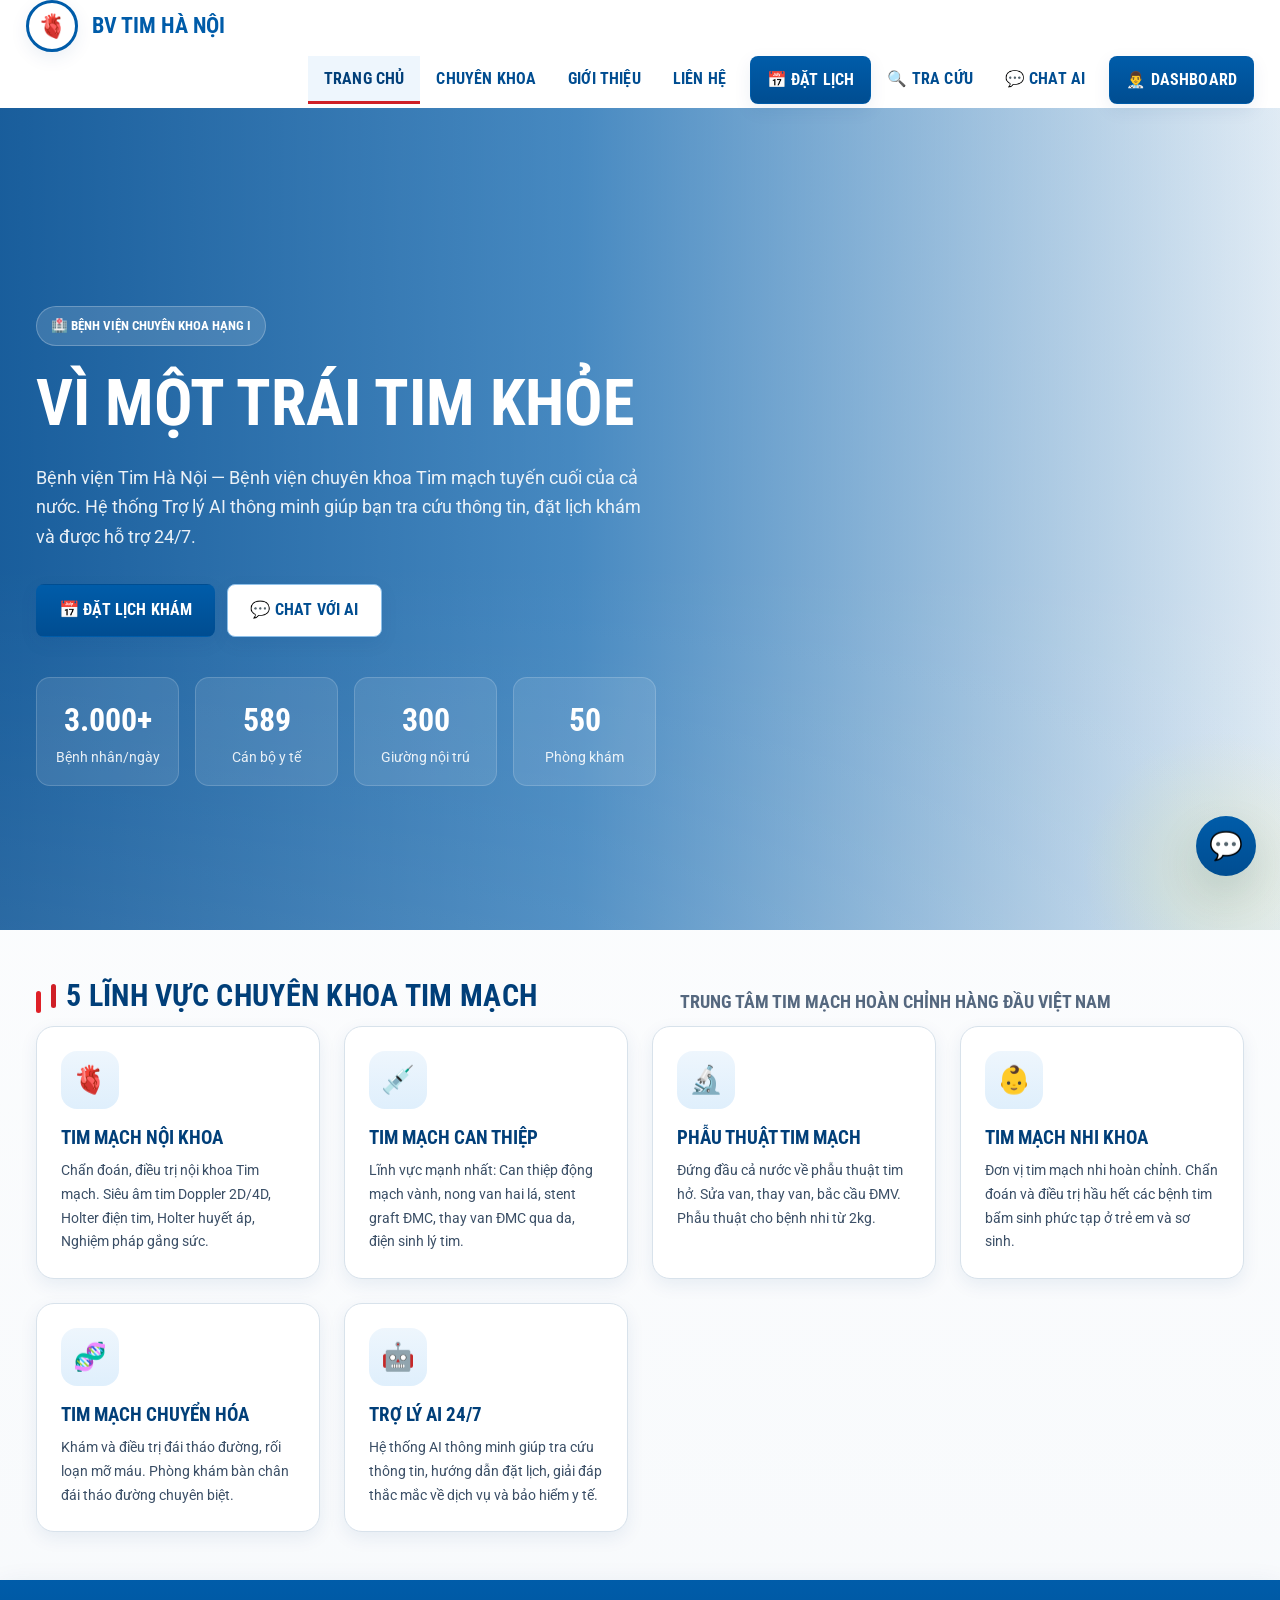
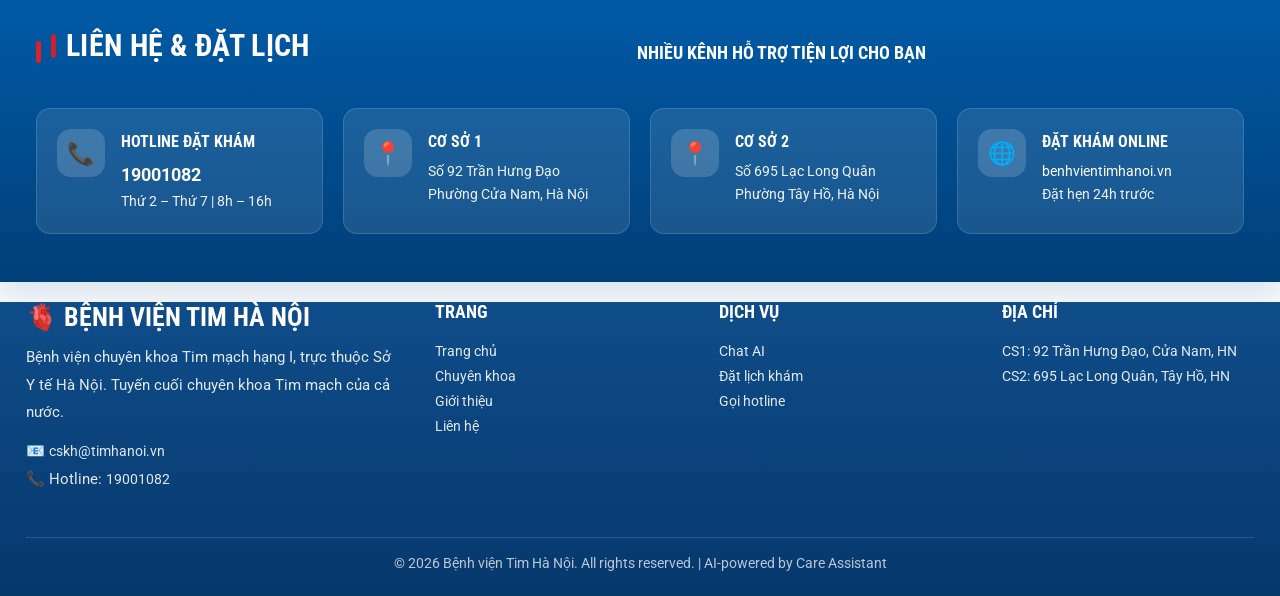
==== commit f9dc9b35: "Final Challenge" ====
--- a/frontend/index.html
+++ b/frontend/index.html
@@ -3,1769 +3,248 @@
 <head>
   <meta charset="UTF-8">
   <meta name="viewport" content="width=device-width, initial-scale=1.0">
-  <meta name="description" content="Bệnh viện Tim Hà Nội - Thân thiện, thuận tiện, thanh lịch. Giao diện trang chủ được tái dựng theo định hướng thị giác của website chính thức với khu vực đặt lịch, tin tức, chuyên khoa và thông tin liên hệ.">
-  <meta name="keywords" content="Bệnh viện Tim Hà Nội, khám tim mạch, đặt lịch khám, chuyên khoa tim mạch, tin tức bệnh viện">
-  <meta name="robots" content="index, follow">
-  <meta name="theme-color" content="#005ca9">
-  <meta property="og:type" content="website">
-  <meta property="og:locale" content="vi_VN">
-  <meta property="og:title" content="Bệnh viện Tim Hà Nội">
-  <meta property="og:description" content="Trang chủ tái dựng theo phong cách thị giác của website chính thức Bệnh viện Tim Hà Nội.">
-  <title>Bệnh viện Tim Hà Nội</title>
-  <link rel="preconnect" href="https://fonts.googleapis.com">
-  <link rel="preconnect" href="https://fonts.gstatic.com" crossorigin>
-  <link href="https://fonts.googleapis.com/css2?family=Roboto:wght@400;500;700;900&family=Roboto+Condensed:wght@400;700&display=swap" rel="stylesheet">
+  <meta name="description" content="Bệnh viện Tim Hà Nội — Bệnh viện chuyên khoa tim mạch hạng I, tuyến cuối. Đặt lịch khám, tư vấn AI, thông tin dịch vụ.">
+  <meta name="keywords" content="bệnh viện tim hà nội, khám tim mạch, đặt lịch khám, tim mạch can thiệp, phẫu thuật tim">
+  <title>Bệnh viện Tim Hà Nội — Vì Một Trái Tim Khỏe</title>
   <link rel="stylesheet" href="css/hospital-design.css">
-  <link rel="icon" href="https://benhvientimhanoi.vn/assets/img/favicon.png">
-  <style>
-    :root {
-      --site-blue: #005ca9;
-      --site-blue-dark: #01478f;
-      --site-blue-soft: #1b76c8;
-      --site-cyan: #2cb7e8;
-      --site-red: #df2027;
-      --site-yellow: #ffef61;
-      --site-bg: #f3f7fb;
-      --site-border: #d7e3ef;
-      --site-text: #1f2d3d;
-      --site-muted: #63778e;
-      --site-shadow: 0 10px 24px rgba(0, 60, 120, 0.08);
-      --site-shadow-lg: 0 18px 40px rgba(0, 60, 120, 0.12);
-    }
-
-    body.homepage-rebuild {
-      font-family: 'Roboto', Arial, sans-serif;
-      color: var(--site-text);
-      background: #ffffff;
-    }
-
-    .skip-link {
-      position: absolute;
-      left: 16px;
-      top: -48px;
-      z-index: 3000;
-      padding: 10px 14px;
-      background: var(--site-blue);
-      color: #fff;
-      border-radius: 8px;
-      font-weight: 700;
-    }
-
-    .skip-link:focus {
-      top: 12px;
-      color: #fff;
-    }
-
-    .header {
-      position: sticky;
-      top: 0;
-      z-index: 1000;
-      height: auto;
-      background: #fff;
-      border-bottom: none;
-      box-shadow: none;
-    }
-
-    .header.scrolled {
-      box-shadow: 0 8px 20px rgba(0, 52, 107, 0.14);
-    }
-
-    .header .container {
-      display: block;
-      height: auto;
-      max-width: 1260px;
-      padding: 0 16px;
-    }
-
-    .top-utility {
-      display: flex;
-      align-items: center;
-      justify-content: space-between;
-      gap: 16px;
-      padding: 10px 0 8px;
-      border-bottom: 1px solid var(--site-border);
-      color: var(--site-muted);
-      font-size: 0.88rem;
-    }
-
-    .top-utility strong {
-      color: var(--site-blue);
-      font-weight: 700;
-    }
-
-    .utility-right {
-      display: flex;
-      align-items: center;
-      gap: 14px;
-      flex-wrap: wrap;
-    }
-
-    .utility-right a {
-      color: var(--site-muted);
-      font-weight: 500;
-    }
-
-    .brand-row {
-      display: flex;
-      align-items: center;
-      justify-content: space-between;
-      gap: 18px;
-      padding: 16px 0 14px;
-    }
-
-    .logo {
-      display: flex;
-      align-items: center;
-      gap: 14px;
-      color: var(--site-blue);
-    }
-
-    .logo img {
-      width: 118px;
-      height: auto;
-      object-fit: contain;
-    }
-
-    .logo-copy {
-      display: flex;
-      flex-direction: column;
-      gap: 4px;
-    }
-
-    .logo-copy strong {
-      font-family: 'Roboto Condensed', sans-serif;
-      font-size: 2rem;
-      font-weight: 700;
-      line-height: 1;
-      color: var(--site-blue);
-      text-transform: uppercase;
-    }
-
-    .logo-copy span {
-      font-size: 1rem;
-      font-weight: 700;
-      color: var(--site-red);
-      text-transform: uppercase;
-      letter-spacing: 0.01em;
-    }
-
-    .contact-strip {
-      display: flex;
-      align-items: center;
-      gap: 14px;
-      flex-wrap: wrap;
-      justify-content: flex-end;
-    }
-
-    .contact-chip {
-      display: flex;
-      align-items: center;
-      gap: 12px;
-      min-width: 210px;
-      padding: 10px 14px;
-      background: linear-gradient(180deg, #f4fbff, #ebf5fd);
-      border: 1px solid var(--site-border);
-      border-radius: 14px;
-      box-shadow: var(--site-shadow);
-    }
-
-    .contact-chip-icon {
-      width: 40px;
-      height: 40px;
-      border-radius: 50%;
-      background: var(--site-blue);
-      color: #fff;
-      display: inline-flex;
-      align-items: center;
-      justify-content: center;
-      font-size: 1.1rem;
-      flex-shrink: 0;
-    }
-
-    .contact-chip small {
-      display: block;
-      font-size: 0.74rem;
-      color: var(--site-muted);
-      text-transform: uppercase;
-    }
-
-    .contact-chip strong,
-    .contact-chip a {
-      color: var(--site-blue);
-      font-size: 1rem;
-      font-weight: 900;
-    }
-
-    .main-nav-wrap {
-      background: linear-gradient(180deg, var(--site-blue) 0%, var(--site-blue-dark) 100%);
-      border-radius: 10px 10px 0 0;
-      box-shadow: var(--site-shadow);
-    }
-
-    .nav {
-      display: flex;
-      align-items: center;
-      gap: 0;
-      position: relative;
-      min-height: 56px;
-      flex-wrap: nowrap;
-    }
-
-    .nav-item {
-      position: relative;
-      list-style: none;
-      flex: 1 1 auto;
-    }
-
-    .nav-item > a {
-      display: flex;
-      align-items: center;
-      justify-content: center;
-      min-height: 56px;
-      padding: 14px 16px;
-      color: #fff;
-      font-family: 'Roboto Condensed', sans-serif;
-      font-size: 1rem;
-      font-weight: 700;
-      text-transform: uppercase;
-      border-right: 1px solid rgba(255, 255, 255, 0.15);
-      border-radius: 0;
-    }
-
-    .nav-item:last-child > a {
-      border-right: none;
-    }
-
-    .nav-item > a:hover,
-    .nav-item > a.active,
-    .nav-item:hover > a {
-      color: #fff;
-      background: rgba(255, 255, 255, 0.1);
-    }
-
-    .nav-item:first-child > a {
-      border-top-left-radius: 10px;
-    }
-
-    .nav-item:last-child > a {
-      border-top-right-radius: 10px;
-    }
-
-    .dropdown {
-      position: absolute;
-      top: 100%;
-      left: 0;
-      min-width: 260px;
-      padding: 8px 0;
-      margin: 0;
-      background: #fff;
-      border: 1px solid var(--site-border);
-      box-shadow: var(--site-shadow-lg);
-      display: none;
-      z-index: 1002;
-    }
-
-    .dropdown li {
-      list-style: none;
-    }
-
-    .dropdown a {
-      display: block;
-      padding: 10px 16px;
-      color: var(--site-text);
-      font-size: 0.94rem;
-      line-height: 1.45;
-    }
-
-    .dropdown a:hover {
-      background: #eff7ff;
-      color: var(--site-blue);
-    }
-
-    .nav-item:hover .dropdown {
-      display: block;
-    }
-
-    .mobile-menu-btn {
-      display: none;
-      position: absolute;
-      right: 16px;
-      top: 90px;
-      z-index: 1003;
-      background: #fff;
-      border: 1px solid var(--site-border);
-      color: var(--site-blue);
-      border-radius: 10px;
-      box-shadow: var(--site-shadow);
-    }
-
-    .page-shell {
-      background:
-        linear-gradient(180deg, #ffffff 0, #ffffff 320px, var(--site-bg) 320px, var(--site-bg) 100%);
-    }
-
-    .homepage-main {
-      padding: 18px 0 0;
-    }
-
-    .homepage-main .container {
-      max-width: 1260px;
-      padding: 0 16px;
-    }
-
-    .hero-layout {
-      display: grid;
-      grid-template-columns: 168px minmax(0, 1fr) 168px;
-      gap: 18px;
-      align-items: stretch;
-      margin-bottom: 18px;
-    }
-
-    .side-promo {
-      border-radius: 16px;
-      overflow: hidden;
-      box-shadow: var(--site-shadow-lg);
-      background: #d8eff8;
-      min-height: 620px;
-    }
-
-    .side-promo img {
-      width: 100%;
-      height: 100%;
-      object-fit: cover;
-      object-position: center top;
-    }
-
-    .hero-center {
-      display: grid;
-      grid-template-rows: auto auto;
-      gap: 18px;
-    }
-
-    .hero-stage {
-      position: relative;
-      min-height: 390px;
-      border-radius: 18px;
-      overflow: hidden;
-      box-shadow: var(--site-shadow-lg);
-      background:
-        linear-gradient(90deg, rgba(0, 73, 144, 0.88), rgba(0, 92, 169, 0.64) 42%, rgba(0, 92, 169, 0.08)),
-        url('https://benhvientimhanoi.vn/images/slider/slide-3.jpg') center center / cover no-repeat;
-    }
-
-    .hero-stage::after {
-      content: '';
-      position: absolute;
-      inset: 0;
-      background: linear-gradient(180deg, rgba(255, 255, 255, 0) 55%, rgba(0, 49, 102, 0.1));
-    }
-
-    .hero-overlay {
-      position: absolute;
-      inset: 0;
-      z-index: 1;
-      display: flex;
-      align-items: center;
-      justify-content: space-between;
-      padding: 40px 34px;
-      gap: 24px;
-    }
-
-    .hero-copy {
-      max-width: 470px;
-      color: #fff;
-    }
-
-    .hero-kicker {
-      display: inline-block;
-      margin-bottom: 14px;
-      padding: 8px 14px;
-      background: rgba(255, 255, 255, 0.18);
-      border: 1px solid rgba(255, 255, 255, 0.28);
-      border-radius: 999px;
-      font-size: 0.84rem;
-      font-weight: 700;
-      text-transform: uppercase;
-      letter-spacing: 0.05em;
-    }
-
-    .hero-copy h1 {
-      margin: 0 0 14px;
-      font-family: 'Roboto Condensed', sans-serif;
-      font-size: 3rem;
-      line-height: 1.05;
-      text-transform: uppercase;
-      color: #fff;
-    }
-
-    .hero-copy p {
-      margin: 0 0 20px;
-      font-size: 1.02rem;
-      line-height: 1.7;
-      color: rgba(255, 255, 255, 0.92);
-    }
-
-    .hero-actions {
-      display: flex;
-      gap: 12px;
-      flex-wrap: wrap;
-    }
-
-    .hero-btn {
-      display: inline-flex;
-      align-items: center;
-      justify-content: center;
-      min-height: 46px;
-      padding: 0 22px;
-      border-radius: 999px;
-      font-weight: 700;
-      box-shadow: var(--site-shadow);
-    }
-
-    .hero-btn.primary {
-      background: #fff;
-      color: var(--site-blue);
-    }
-
-    .hero-btn.secondary {
-      background: rgba(255, 255, 255, 0.15);
-      border: 1px solid rgba(255, 255, 255, 0.24);
-      color: #fff;
-    }
-
-    .hero-booking-card {
-      width: 320px;
-      padding: 24px 24px 22px;
-      border-radius: 18px;
-      background: rgba(255, 255, 255, 0.96);
-      box-shadow: var(--site-shadow-lg);
-      color: var(--site-text);
-    }
-
-    .hero-booking-card h2 {
-      margin: 0 0 8px;
-      font-family: 'Roboto Condensed', sans-serif;
-      font-size: 1.8rem;
-      line-height: 1.08;
-      color: var(--site-blue);
-      text-transform: uppercase;
-    }
-
-    .hero-booking-card p {
-      margin: 0 0 14px;
-      color: var(--site-muted);
-      line-height: 1.55;
-    }
-
-    .hero-booking-card strong {
-      display: block;
-      margin-bottom: 16px;
-      color: var(--site-red);
-      font-size: 1.55rem;
-      font-weight: 900;
-    }
-
-    .hero-booking-card a {
-      display: inline-flex;
-      align-items: center;
-      justify-content: center;
-      width: 100%;
-      min-height: 44px;
-      background: var(--site-blue);
-      color: #fff;
-      border-radius: 10px;
-      font-weight: 700;
-      text-transform: uppercase;
-    }
-
-    .shortcut-grid {
-      display: grid;
-      grid-template-columns: repeat(4, minmax(0, 1fr));
-      gap: 14px;
-    }
-
-    .shortcut-card {
-      display: flex;
-      align-items: center;
-      gap: 12px;
-      padding: 18px 16px;
-      background: #fff;
-      border: 1px solid var(--site-border);
-      border-radius: 14px;
-      box-shadow: var(--site-shadow);
-      min-height: 92px;
-    }
-
-    .shortcut-icon {
-      width: 48px;
-      height: 48px;
-      border-radius: 14px;
-      background: linear-gradient(180deg, #edf7ff, #dceeff);
-      color: var(--site-blue);
-      display: inline-flex;
-      align-items: center;
-      justify-content: center;
-      font-size: 1.2rem;
-      flex-shrink: 0;
-    }
-
-    .shortcut-card strong {
-      display: block;
-      margin-bottom: 4px;
-      color: var(--site-blue);
-      font-size: 1rem;
-      line-height: 1.35;
-    }
-
-    .shortcut-card span {
-      color: var(--site-muted);
-      font-size: 0.9rem;
-      line-height: 1.5;
-    }
-
-    .section-box {
-      margin-bottom: 18px;
-      background: #fff;
-      border: 1px solid var(--site-border);
-      border-radius: 18px;
-      box-shadow: var(--site-shadow);
-      overflow: hidden;
-    }
-
-    .section-header {
-      display: flex;
-      align-items: center;
-      justify-content: space-between;
-      gap: 12px;
-      padding: 18px 22px;
-      background: linear-gradient(180deg, #f8fbfe, #edf5fc);
-      border-bottom: 1px solid var(--site-border);
-    }
-
-    .section-title {
-      display: flex;
-      align-items: center;
-      gap: 10px;
-      margin: 0;
-      color: var(--site-blue);
-      font-family: 'Roboto Condensed', sans-serif;
-      font-size: 1.55rem;
-      font-weight: 700;
-      text-transform: uppercase;
-    }
-
-    .section-title::before {
-      content: '';
-      width: 5px;
-      height: 22px;
-      border-radius: 999px;
-      background: var(--site-red);
-    }
-
-    .section-link {
-      color: var(--site-blue);
-      font-weight: 700;
-      text-transform: uppercase;
-      font-size: 0.84rem;
-    }
-
-    .search-grid {
-      display: grid;
-      grid-template-columns: 1.05fr 0.95fr 0.78fr;
-      gap: 18px;
-      padding: 22px;
-      background: #fff;
-    }
-
-    .lookup-panel {
-      padding: 20px;
-      background: linear-gradient(180deg, #fbfdff, #f2f8fe);
-      border: 1px solid var(--site-border);
-      border-radius: 16px;
-    }
-
-    .lookup-panel h3,
-    .results-card h3 {
-      margin: 0 0 14px;
-      font-family: 'Roboto Condensed', sans-serif;
-      font-size: 1.22rem;
-      color: var(--site-blue);
-      text-transform: uppercase;
-    }
-
-    .lookup-form {
-      display: grid;
-      gap: 10px;
-    }
-
-    .lookup-form input,
-    .lookup-form select {
-      width: 100%;
-      min-height: 44px;
-      padding: 0 14px;
-      border: 1px solid #cfdceb;
-      border-radius: 10px;
-      background: #fff;
-      color: var(--site-text);
-      font: inherit;
-    }
-
-    .lookup-form button {
-      min-height: 44px;
-      border: none;
-      border-radius: 10px;
-      background: var(--site-blue);
-      color: #fff;
-      font-weight: 700;
-      text-transform: uppercase;
-      cursor: pointer;
-    }
-
-    .stats-panel {
-      display: grid;
-      grid-template-columns: repeat(2, minmax(0, 1fr));
-      gap: 12px;
-      align-content: start;
-    }
-
-    .stat-box {
-      padding: 18px 16px;
-      border-radius: 16px;
-      background: linear-gradient(180deg, #ffffff, #f4f9fe);
-      border: 1px solid var(--site-border);
-      text-align: center;
-      box-shadow: var(--site-shadow);
-    }
-
-    .stat-box strong {
-      display: block;
-      margin-bottom: 8px;
-      font-family: 'Roboto Condensed', sans-serif;
-      font-size: 2rem;
-      color: var(--site-blue);
-    }
-
-    .stat-box span {
-      display: block;
-      color: var(--site-muted);
-      font-size: 0.9rem;
-      line-height: 1.45;
-    }
-
-    .results-card {
-      padding: 22px;
-      border-radius: 16px;
-      background: linear-gradient(180deg, var(--site-blue-soft), var(--site-blue));
-      color: #fff;
-      box-shadow: var(--site-shadow-lg);
-    }
-
-    .results-card h3 {
-      color: #fff;
-    }
-
-    .results-card p {
-      margin: 0 0 16px;
-      color: rgba(255, 255, 255, 0.9);
-      line-height: 1.65;
-    }
-
-    .results-card a {
-      display: inline-flex;
-      align-items: center;
-      justify-content: center;
-      min-height: 42px;
-      padding: 0 18px;
-      background: #fff;
-      color: var(--site-blue);
-      border-radius: 10px;
-      font-weight: 700;
-    }
-
-    .specialty-grid {
-      display: grid;
-      grid-template-columns: repeat(5, minmax(0, 1fr));
-      gap: 18px;
-      padding: 22px;
-    }
-
-    .specialty-card {
-      border-radius: 16px;
-      overflow: hidden;
-      background: #fff;
-      border: 1px solid var(--site-border);
-      box-shadow: var(--site-shadow);
-    }
-
-    .specialty-image {
-      height: 160px;
-      background-size: cover;
-      background-position: center;
-    }
-
-    .specialty-body {
-      padding: 16px 14px 18px;
-      text-align: center;
-    }
-
-    .specialty-body h3 {
-      margin: 0;
-      font-family: 'Roboto Condensed', sans-serif;
-      font-size: 1.04rem;
-      line-height: 1.35;
-      color: var(--site-blue);
-      text-transform: uppercase;
-    }
-
-    .leadership-grid {
-      display: grid;
-      grid-template-columns: repeat(4, minmax(0, 1fr));
-      gap: 18px;
-      padding: 22px;
-    }
-
-    .leader-card {
-      padding: 18px 16px 20px;
-      border: 1px solid var(--site-border);
-      border-radius: 16px;
-      background: linear-gradient(180deg, #ffffff, #f7fbff);
-      text-align: center;
-      box-shadow: var(--site-shadow);
-    }
-
-    .leader-avatar {
-      width: 96px;
-      height: 96px;
-      margin: 0 auto 14px;
-      border-radius: 50%;
-      background: linear-gradient(180deg, #e7f2fb, #cfe6fa);
-      border: 4px solid #fff;
-      box-shadow: 0 8px 20px rgba(0, 60, 120, 0.12);
-      color: var(--site-blue);
-      display: flex;
-      align-items: center;
-      justify-content: center;
-      font-family: 'Roboto Condensed', sans-serif;
-      font-size: 1.8rem;
-      font-weight: 700;
-    }
-
-    .leader-card h3 {
-      margin: 0 0 6px;
-      font-size: 1rem;
-      line-height: 1.4;
-      color: var(--site-blue);
-      text-transform: uppercase;
-    }
-
-    .leader-role {
-      margin-bottom: 10px;
-      color: var(--site-red);
-      font-size: 0.86rem;
-      font-weight: 700;
-      text-transform: uppercase;
-    }
-
-    .leader-card p {
-      margin: 0;
-      color: var(--site-muted);
-      line-height: 1.6;
-      font-size: 0.92rem;
-    }
-
-    .audience-grid {
-      display: grid;
-      grid-template-columns: repeat(3, minmax(0, 1fr));
-      gap: 18px;
-      padding: 22px;
-    }
-
-    .audience-card {
-      min-height: 172px;
-      padding: 22px;
-      border-radius: 16px;
-      color: #fff;
-      box-shadow: var(--site-shadow-lg);
-      display: flex;
-      flex-direction: column;
-      justify-content: flex-end;
-      background-size: cover;
-      background-position: center;
-      position: relative;
-      overflow: hidden;
-    }
-
-    .audience-card::before {
-      content: '';
-      position: absolute;
-      inset: 0;
-      background: linear-gradient(180deg, rgba(0, 51, 102, 0.1), rgba(0, 58, 112, 0.88));
-    }
-
-    .audience-card > * {
-      position: relative;
-      z-index: 1;
-    }
-
-    .audience-card h3 {
-      margin: 0 0 8px;
-      font-family: 'Roboto Condensed', sans-serif;
-      font-size: 1.35rem;
-      text-transform: uppercase;
-    }
-
-    .audience-card p {
-      margin: 0;
-      color: rgba(255, 255, 255, 0.92);
-      line-height: 1.6;
-    }
-
-    .news-grid {
-      display: grid;
-      grid-template-columns: repeat(4, minmax(0, 1fr));
-      gap: 18px;
-      padding: 22px;
-    }
-
-    .news-column {
-      display: flex;
-      flex-direction: column;
-      min-height: 100%;
-      background: #fff;
-      border: 1px solid var(--site-border);
-      border-radius: 16px;
-      overflow: hidden;
-      box-shadow: var(--site-shadow);
-    }
-
-    .news-column-header {
-      padding: 14px 16px;
-      background: linear-gradient(180deg, #0f6fc0, var(--site-blue));
-      color: #fff;
-      font-family: 'Roboto Condensed', sans-serif;
-      font-size: 1.08rem;
-      font-weight: 700;
-      text-transform: uppercase;
-    }
-
-    .news-feature {
-      padding: 18px 16px 14px;
-      border-bottom: 1px solid var(--site-border);
-    }
-
-    .news-feature h3 {
-      margin: 0 0 10px;
-      font-size: 1rem;
-      line-height: 1.5;
-      color: var(--site-text);
-    }
-
-    .news-feature time,
-    .news-list time {
-      display: block;
-      margin-top: 6px;
-      color: var(--site-muted);
-      font-size: 0.82rem;
-    }
-
-    .news-list {
-      margin: 0;
-      padding: 8px 16px 16px;
-      list-style: none;
-      display: grid;
-      gap: 12px;
-    }
-
-    .news-list li {
-      padding-bottom: 12px;
-      border-bottom: 1px dashed #d8e4f0;
-    }
-
-    .news-list li:last-child {
-      padding-bottom: 0;
-      border-bottom: none;
-    }
-
-    .news-list a,
-    .news-feature a {
-      color: var(--site-text);
-      line-height: 1.55;
-      font-weight: 500;
-    }
-
-    .news-list a:hover,
-    .news-feature a:hover {
-      color: var(--site-blue);
-    }
-
-    .secondary-news-grid {
-      display: grid;
-      grid-template-columns: 1.3fr 1fr;
-      gap: 18px;
-      padding: 22px;
-    }
-
-    .image-story-grid {
-      display: grid;
-      grid-template-columns: repeat(2, minmax(0, 1fr));
-      gap: 16px;
-    }
-
-    .image-story {
-      border: 1px solid var(--site-border);
-      border-radius: 16px;
-      overflow: hidden;
-      background: #fff;
-      box-shadow: var(--site-shadow);
-    }
-
-    .image-story img {
-      width: 100%;
-      height: 180px;
-      object-fit: cover;
-    }
-
-    .image-story-body {
-      padding: 14px 14px 16px;
-    }
-
-    .image-story-body h3 {
-      margin: 0 0 8px;
-      font-size: 0.98rem;
-      line-height: 1.5;
-      color: var(--site-text);
-    }
-
-    .video-list {
-      display: grid;
-      gap: 14px;
-    }
-
-    .video-card {
-      display: flex;
-      gap: 14px;
-      align-items: flex-start;
-      padding: 14px;
-      border: 1px solid var(--site-border);
-      border-radius: 16px;
-      background: #fff;
-      box-shadow: var(--site-shadow);
-    }
-
-    .video-thumb {
-      width: 126px;
-      height: 86px;
-      border-radius: 12px;
-      background:
-        linear-gradient(180deg, rgba(0, 92, 169, 0.2), rgba(0, 92, 169, 0.55)),
-        url('https://benhvientimhanoi.vn/images/slider/slide-1.jpg') center / cover no-repeat;
-      position: relative;
-      flex-shrink: 0;
-    }
-
-    .video-thumb::after {
-      content: '▶';
-      position: absolute;
-      inset: 0;
-      display: flex;
-      align-items: center;
-      justify-content: center;
-      color: #fff;
-      font-size: 1.6rem;
-      text-shadow: 0 4px 10px rgba(0, 0, 0, 0.3);
-    }
-
-    .video-card h3 {
-      margin: 0 0 8px;
-      font-size: 0.98rem;
-      line-height: 1.5;
-      color: var(--site-text);
-    }
-
-    .video-card time {
-      color: var(--site-muted);
-      font-size: 0.82rem;
-    }
-
-    .footer {
-      margin-top: 20px;
-      padding: 0;
-      background: linear-gradient(180deg, #0f4d8a 0%, #06386c 100%);
-      color: rgba(255, 255, 255, 0.88);
-    }
-
-    .footer .container {
-      max-width: 1260px;
-      padding: 0 16px;
-    }
-
-    .footer-top {
-      display: grid;
-      grid-template-columns: 1.4fr 1fr 1fr 0.9fr;
-      gap: 24px;
-      padding: 34px 0 26px;
-    }
-
-    .footer-brand img {
-      width: 112px;
-      margin-bottom: 12px;
-      background: #fff;
-      border-radius: 999px;
-      padding: 4px;
-    }
-
-    .footer-brand h4 {
-      margin: 0 0 12px;
-      font-family: 'Roboto Condensed', sans-serif;
-      font-size: 1.6rem;
-      color: #fff;
-      text-transform: uppercase;
-    }
-
-    .footer-brand p,
-    .footer-column p,
-    .footer-column a {
-      color: rgba(255, 255, 255, 0.88);
-      line-height: 1.8;
-      font-size: 0.95rem;
-    }
-
-    .footer-column h4 {
-      margin: 0 0 12px;
-      color: #fff;
-      font-family: 'Roboto Condensed', sans-serif;
-      font-size: 1.15rem;
-      text-transform: uppercase;
-    }
-
-    .footer-column a:hover {
-      color: #fff59b;
-    }
-
-    .footer-bottom {
-      padding: 14px 0 20px;
-      border-top: 1px solid rgba(255, 255, 255, 0.14);
-      text-align: center;
-      color: rgba(255, 255, 255, 0.72);
-      font-size: 0.9rem;
-    }
-
-    .sr-only {
-      position: absolute;
-      width: 1px;
-      height: 1px;
-      padding: 0;
-      margin: -1px;
-      overflow: hidden;
-      clip: rect(0, 0, 0, 0);
-      white-space: nowrap;
-      border: 0;
-    }
-
-    @media (max-width: 1180px) {
-      .logo-copy strong {
-        font-size: 1.7rem;
-      }
-
-      .hero-layout {
-        grid-template-columns: 1fr;
-      }
-
-      .side-promo {
-        display: none;
-      }
-
-      .search-grid,
-      .secondary-news-grid {
-        grid-template-columns: 1fr;
-      }
-
-      .specialty-grid {
-        grid-template-columns: repeat(3, minmax(0, 1fr));
-      }
-
-      .leadership-grid,
-      .news-grid {
-        grid-template-columns: repeat(2, minmax(0, 1fr));
-      }
-
-      .footer-top {
-        grid-template-columns: repeat(2, minmax(0, 1fr));
-      }
-    }
-
-    @media (max-width: 900px) {
-      .top-utility,
-      .brand-row {
-        flex-direction: column;
-        align-items: flex-start;
-      }
-
-      .contact-strip {
-        justify-content: flex-start;
-      }
-
-      .shortcut-grid,
-      .audience-grid,
-      .image-story-grid {
-        grid-template-columns: 1fr;
-      }
-
-      .specialty-grid {
-        grid-template-columns: repeat(2, minmax(0, 1fr));
-      }
-
-      .hero-overlay {
-        flex-direction: column;
-        align-items: flex-start;
-        justify-content: flex-end;
-      }
-
-      .hero-booking-card {
-        width: 100%;
-        max-width: 420px;
-      }
-    }
-
-    @media (max-width: 768px) {
-      .mobile-menu-btn {
-        display: block;
-      }
-
-      .main-nav-wrap {
-        border-radius: 10px;
-      }
-
-      .nav {
-        display: none;
-        flex-direction: column;
-        align-items: stretch;
-      }
-
-      .nav.mobile-open {
-        display: flex;
-      }
-
-      .nav-item {
-        width: 100%;
-      }
-
-      .nav-item > a {
-        justify-content: flex-start;
-        border-right: none;
-        border-bottom: 1px solid rgba(255, 255, 255, 0.12);
-        padding-left: 18px;
-      }
-
-      .nav-item:first-child > a,
-      .nav-item:last-child > a {
-        border-radius: 0;
-      }
-
-      .dropdown {
-        position: static;
-        display: block;
-        min-width: 100%;
-        border: none;
-        box-shadow: none;
-        background: rgba(255, 255, 255, 0.05);
-      }
-
-      .dropdown a {
-        color: #e9f3ff;
-        padding-left: 28px;
-      }
-
-      .hero-stage {
-        min-height: 520px;
-      }
-
-      .hero-copy h1 {
-        font-size: 2.3rem;
-      }
-
-      .search-grid,
-      .specialty-grid,
-      .leadership-grid,
-      .news-grid,
-      .footer-top {
-        grid-template-columns: 1fr;
-      }
-
-      .video-card {
-        flex-direction: column;
-      }
-
-      .video-thumb {
-        width: 100%;
-        height: 180px;
-      }
-    }
-
-    @media (max-width: 520px) {
-      .logo {
-        flex-direction: column;
-        align-items: flex-start;
-      }
-
-      .logo img {
-        width: 96px;
-      }
-
-      .logo-copy strong {
-        font-size: 1.45rem;
-      }
-
-      .hero-copy h1 {
-        font-size: 1.95rem;
-      }
-
-      .hero-actions,
-      .contact-strip {
-        width: 100%;
-      }
-
-      .hero-btn,
-      .contact-chip {
-        width: 100%;
-      }
-    }
-  </style>
+  <link rel="icon" href="data:image/svg+xml,<svg xmlns='http://www.w3.org/2000/svg' viewBox='0 0 100 100'><text y='.9em' font-size='90'>🏥</text></svg>">
 </head>
-<body class="homepage-rebuild">
-  <a class="skip-link" href="#main-content">Bỏ qua điều hướng</a>
-
+<body>
+
+  <!-- ======================== Header ======================== -->
   <header class="header" id="header">
     <div class="container">
-      <div class="top-utility" aria-label="Thông tin tiện ích">
-        <div><strong>Bệnh viện Tim Hà Nội</strong> - Thân thiện - Thuận tiện - Thanh lịch</div>
-        <div class="utility-right">
-          <a href="https://www.facebook.com/Benhvientimhanoi/" target="_blank" rel="noopener noreferrer">Facebook</a>
-          <a href="https://www.youtube.com/" target="_blank" rel="noopener noreferrer">Youtube</a>
-          <a href="about.html">Giới thiệu</a>
-          <a href="contact.html">Liên hệ</a>
-        </div>
-      </div>
-
-      <div class="brand-row">
-        <a href="index.html" class="logo" aria-label="Bệnh viện Tim Hà Nội - Trang chủ">
-          <img src="https://benhvientimhanoi.vn/assets/img/bvtim_logo.png" alt="Logo Bệnh viện Tim Hà Nội">
-          <div class="logo-copy">
-            <strong>Bệnh viện Tim Hà Nội</strong>
-            <span>Vì một trái tim khỏe</span>
-          </div>
-        </a>
-
-        <div class="contact-strip" aria-label="Thông tin liên hệ nhanh">
-          <div class="contact-chip">
-            <span class="contact-chip-icon" aria-hidden="true">📅</span>
-            <div>
-              <small>Đặt lịch hẹn</small>
-              <a href="booking.html">Khám bệnh theo yêu cầu</a>
-            </div>
-          </div>
-          <div class="contact-chip">
-            <span class="contact-chip-icon" aria-hidden="true">☎</span>
-            <div>
-              <small>Tổng đài CSKH</small>
-              <a href="tel:19001082">19001082</a>
-            </div>
-          </div>
-        </div>
-      </div>
-
-      <button class="mobile-menu-btn" type="button" aria-label="Mở menu">☰</button>
-
-      <div class="main-nav-wrap">
-        <nav class="nav" id="nav" aria-label="Điều hướng chính">
-          <div class="nav-item">
-            <a href="index.html" class="active" aria-current="page">Trang chủ</a>
-          </div>
-
-          <div class="nav-item">
-            <a href="about.html">Giới thiệu</a>
-            <ul class="dropdown">
-              <li><a href="about.html">Giới thiệu chung</a></li>
-              <li><a href="about.html">Ban lãnh đạo</a></li>
-              <li><a href="about.html">Cơ cấu tổ chức</a></li>
-              <li><a href="about.html">Quá trình phát triển</a></li>
-            </ul>
-          </div>
-
-          <div class="nav-item">
-            <a href="departments.html">Dịch vụ</a>
-            <ul class="dropdown">
-              <li><a href="departments.html">Khoa khám bệnh tự nguyện</a></li>
-              <li><a href="departments.html">Chăm sóc mạch vành</a></li>
-              <li><a href="departments.html">Khám sức khỏe cá nhân - tổ chức</a></li>
-              <li><a href="ai-chat.html">Chăm sóc tại nhà</a></li>
-            </ul>
-          </div>
-
-          <div class="nav-item">
-            <a href="booking.html">Hướng dẫn khám bệnh</a>
-            <ul class="dropdown">
-              <li><a href="booking.html">Quy trình khám chữa bệnh</a></li>
-              <li><a href="ai-chat.html">Bảng giá dịch vụ</a></li>
-              <li><a href="booking.html">Hướng dẫn liên hệ đặt lịch khám</a></li>
-              <li><a href="departments.html">Lịch làm việc của bác sỹ</a></li>
-            </ul>
-          </div>
-
-          <div class="nav-item">
-            <a href="ai-chat.html">Phổ biến kiến thức</a>
-            <ul class="dropdown">
-              <li><a href="ai-chat.html">Thông tin y học</a></li>
-              <li><a href="ai-chat.html">Hiểu về tim mạch</a></li>
-              <li><a href="ai-chat.html">Dành cho người bệnh</a></li>
-              <li><a href="ai-chat.html">Kiến thức chuyên môn</a></li>
-            </ul>
-          </div>
-
-          <div class="nav-item">
-            <a href="contact.html">Thông báo</a>
-            <ul class="dropdown">
-              <li><a href="contact.html">Liên hệ chung</a></li>
-              <li><a href="https://benhvientimhanoi.vn/" target="_blank" rel="noopener noreferrer">Website chính thức</a></li>
-            </ul>
-          </div>
-
-          <div class="nav-item">
-            <a href="ai-chat.html">Chat AI</a>
-          </div>
-        </nav>
-      </div>
+      <a href="index.html" class="logo">
+        <div class="logo-icon">🫀</div>
+        <span>BV Tim Hà Nội</span>
+      </a>
+
+      <nav class="nav" id="nav">
+        <a href="index.html" class="active">Trang chủ</a>
+        <a href="departments.html">Chuyên khoa</a>
+        <a href="about.html">Giới thiệu</a>
+        <a href="contact.html">Liên hệ</a>
+        <a href="booking.html" class="nav-cta">📅 Đặt lịch</a>
+        <a href="booking-history.html">🔍 Tra cứu</a>
+        <a href="ai-chat.html">💬 Chat AI</a>
+        <a href="staff-dashboard.html" class="nav-cta">👨‍⚕️ Dashboard</a>
+      </nav>
+
+      <button class="mobile-menu-btn" aria-label="Menu">☰</button>
     </div>
   </header>
 
-  <div class="page-shell">
-    <main class="homepage-main" id="main-content">
-      <div class="container">
-        <section class="hero-layout" aria-labelledby="hero-title">
-          <aside class="side-promo" aria-label="Thông tin quảng bá bên trái">
-            <img src="https://benhvientimhanoi.vn/assets/img/anh_left.png" alt="Banner thông tin Bệnh viện Tim Hà Nội">
-          </aside>
-
-          <div class="hero-center">
-            <section class="hero-stage">
-              <div class="hero-overlay">
-                <div class="hero-copy">
-                  <span class="hero-kicker">Bệnh viện chuyên khoa tim mạch hạng I</span>
-                  <h1 id="hero-title">Khám bệnh cả thứ 7<br>vì một trái tim khỏe</h1>
-                  <p>Bố cục trang chủ được tái dựng theo tinh thần thị giác của website chính thức: tông xanh y tế, khối thông tin rõ ràng, nhấn mạnh đặt lịch, chuyên khoa và các bản tin bệnh viện.</p>
-                  <div class="hero-actions">
-                    <a class="hero-btn primary" href="booking.html">Đặt lịch khám</a>
-                    <a class="hero-btn secondary" href="ai-chat.html">Tư vấn cùng AI</a>
-                  </div>
-                </div>
-
-                <div class="hero-booking-card">
-                  <h2>Đặt lịch hẹn<br>khám bệnh theo yêu cầu</h2>
-                  <p>Hỗ trợ đặt lịch khám trong giờ hành chính và tư vấn thủ tục khám chữa bệnh theo nhu cầu.</p>
-                  <strong>19001082</strong>
-                  <a href="booking.html">Đăng ký ngay</a>
-                </div>
-              </div>
-            </section>
-
-            <div class="shortcut-grid" aria-label="Tác vụ nhanh">
-              <a class="shortcut-card" href="departments.html">
-                <span class="shortcut-icon" aria-hidden="true">👨‍⚕️</span>
-                <span>
-                  <strong>Lịch làm việc của bác sỹ</strong>
-                  <span>Xem lịch khám của bác sỹ trong tuần</span>
-                </span>
-              </a>
-              <a class="shortcut-card" href="booking.html">
-                <span class="shortcut-icon" aria-hidden="true">📋</span>
-                <span>
-                  <strong>Đặt lịch hẹn khám bệnh</strong>
-                  <span>Đặt lịch khám theo khung giờ mong muốn</span>
-                </span>
-              </a>
-              <a class="shortcut-card" href="ai-chat.html">
-                <span class="shortcut-icon" aria-hidden="true">💳</span>
-                <span>
-                  <strong>Bảo lãnh viện phí</strong>
-                  <span>Quy định và thủ tục bảo lãnh viện phí</span>
-                </span>
-              </a>
-              <a class="shortcut-card" href="contact.html">
-                <span class="shortcut-icon" aria-hidden="true">🩺</span>
-                <span>
-                  <strong>Khám sức khỏe</strong>
-                  <span>Hướng dẫn thủ tục cho cá nhân và tổ chức</span>
-                </span>
-              </a>
-            </div>
-          </div>
-
-          <aside class="side-promo" aria-label="Thông tin quảng bá bên phải">
-            <img src="https://benhvientimhanoi.vn/assets/img/anh_right.png" alt="Banner hoạt động cộng đồng Bệnh viện Tim Hà Nội">
-          </aside>
-        </section>
-
-        <section class="section-box" aria-labelledby="lookup-title">
-          <div class="section-header">
-            <h2 class="section-title" id="lookup-title">Tra cứu nhanh và kết quả online</h2>
-            <a class="section-link" href="ai-chat.html">Tư vấn thêm</a>
-          </div>
-
-          <div class="search-grid">
-            <div class="lookup-panel">
-              <h3>Tra cứu thông tin</h3>
-              <form class="lookup-form">
-                <input type="text" placeholder="UserName" aria-label="Tên người dùng">
-                <input type="password" placeholder="Password" aria-label="Mật khẩu">
-                <select aria-label="Cơ sở khám chữa bệnh">
-                  <option>Cơ sở khám chữa bệnh</option>
-                  <option>Cơ sở 1</option>
-                  <option>Cơ sở 2</option>
-                </select>
-                <select aria-label="Khoa phòng chuyên môn">
-                  <option>Khoa, phòng chuyên môn</option>
-                  <option>Nội tim mạch</option>
-                  <option>Phẫu thuật tim người lớn</option>
-                  <option>Tim mạch can thiệp</option>
-                </select>
-                <button type="button">Tra cứu</button>
-              </form>
-            </div>
-
-            <div class="stats-panel" aria-label="Thống kê bệnh viện">
-              <div class="stat-box">
-                <strong>589</strong>
-                <span>Bác sỹ, y tá, nhân viên</span>
-              </div>
-              <div class="stat-box">
-                <strong>3000+</strong>
-                <span>Bệnh nhân mỗi ngày</span>
-              </div>
-              <div class="stat-box">
-                <strong>2</strong>
-                <span>Cơ sở khám chữa bệnh</span>
-              </div>
-              <div class="stat-box">
-                <strong>50</strong>
-                <span>Khoa, phòng chuyên môn</span>
-              </div>
-            </div>
-
-            <aside class="results-card">
-              <h3>Trả kết quả khám bệnh online</h3>
-              <p>Chính xác - Bảo mật - Tiện lợi. Truy cập nhanh khu vực trả kết quả khám bệnh online để tiếp cận thông tin thuận tiện hơn.</p>
-              <a href="https://traketqua.benhvientimhanoi.vn/" target="_blank" rel="noopener noreferrer">Mở cổng tra kết quả</a>
-            </aside>
-          </div>
-        </section>
-
-        <section class="section-box" aria-labelledby="specialties-title">
-          <div class="section-header">
-            <h2 class="section-title" id="specialties-title">Khoa phòng chuyên môn mũi nhọn</h2>
-            <a class="section-link" href="departments.html">Xem tất cả</a>
-          </div>
-
-          <div class="specialty-grid">
-            <article class="specialty-card">
-              <div class="specialty-image" style="background-image:url('https://benhvientimhanoi.vn/images/slider/slide-2.jpg');"></div>
-              <div class="specialty-body">
-                <h3>Khoa Nội tim mạch</h3>
-              </div>
-            </article>
-            <article class="specialty-card">
-              <div class="specialty-image" style="background-image:url('https://benhvientimhanoi.vn/images/slider/slide-1.jpg');"></div>
-              <div class="specialty-body">
-                <h3>Khoa Phẫu thuật tim người lớn</h3>
-              </div>
-            </article>
-            <article class="specialty-card">
-              <div class="specialty-image" style="background-image:url('https://benhvientimhanoi.vn/images/slider/slide-3.jpg');"></div>
-              <div class="specialty-body">
-                <h3>Khoa Phẫu thuật tim trẻ em</h3>
-              </div>
-            </article>
-            <article class="specialty-card">
-              <div class="specialty-image" style="background-image:url('https://benhvientimhanoi.vn/images/slider/slide-2.jpg');"></div>
-              <div class="specialty-body">
-                <h3>Khoa Tim mạch can thiệp</h3>
-              </div>
-            </article>
-            <article class="specialty-card">
-              <div class="specialty-image" style="background-image:url('https://benhvientimhanoi.vn/images/slider/slide-1.jpg');"></div>
-              <div class="specialty-body">
-                <h3>Khoa Hồi sức tích cực</h3>
-              </div>
-            </article>
-          </div>
-        </section>
-
-        <section class="section-box" aria-labelledby="leaders-title">
-          <div class="section-header">
-            <h2 class="section-title" id="leaders-title">Ban lãnh đạo và bác sĩ đầu ngành</h2>
-            <a class="section-link" href="about.html">Giới thiệu thêm</a>
-          </div>
-
-          <div class="leadership-grid">
-            <article class="leader-card">
-              <div class="leader-avatar" aria-hidden="true">NH</div>
-              <h3>PGS.TS.BS Nguyễn Sinh Hiền</h3>
-              <div class="leader-role">Giám đốc bệnh viện</div>
-              <p>Giám đốc Bệnh viện Tim Hà Nội, chuyên gia tim mạch hàng đầu tại Việt Nam.</p>
-            </article>
-            <article class="leader-card">
-              <div class="leader-avatar" aria-hidden="true">VN</div>
-              <h3>TS.BS Vũ Quỳnh Nga</h3>
-              <div class="leader-role">Phó giám đốc bệnh viện</div>
-              <p>Phó Giám đốc Bệnh viện Tim Hà Nội, chuyên gia tim mạch với định hướng chăm sóc hiện đại.</p>
-            </article>
-            <article class="leader-card">
-              <div class="leader-avatar" aria-hidden="true">PH</div>
-              <h3>TS.BS Phạm Như Hùng</h3>
-              <div class="leader-role">Phó giám đốc bệnh viện</div>
-              <p>Chuyên gia tim mạch can thiệp, đồng hành trong nhiều chương trình chuyên môn trọng điểm.</p>
-            </article>
-            <article class="leader-card">
-              <div class="leader-avatar" aria-hidden="true">HV</div>
-              <h3>TS.BS Hoàng Văn</h3>
-              <div class="leader-role">Phó giám đốc bệnh viện</div>
-              <p>Định hướng nâng cao chất lượng điều trị và trải nghiệm khám chữa bệnh cho người dân.</p>
-            </article>
-          </div>
-        </section>
-
-        <section class="section-box" aria-labelledby="audience-title">
-          <div class="section-header">
-            <h2 class="section-title" id="audience-title">Nhóm nội dung nổi bật</h2>
-            <a class="section-link" href="ai-chat.html">Khám phá thêm</a>
-          </div>
-
-          <div class="audience-grid">
-            <article class="audience-card" style="background-image:url('https://benhvientimhanoi.vn/images/slider/slide-2.jpg');">
-              <h3>Dành cho người bệnh</h3>
-              <p>Thông tin khám chữa bệnh, đặt lịch, thủ tục và hướng dẫn cần thiết trước khi đến viện.</p>
-            </article>
-            <article class="audience-card" style="background-image:url('https://benhvientimhanoi.vn/images/slider/slide-1.jpg');">
-              <h3>Dành cho học viên</h3>
-              <p>Nội dung đào tạo, chỉ đạo tuyến và các hoạt động cập nhật kiến thức chuyên môn.</p>
-            </article>
-            <article class="audience-card" style="background-image:url('https://benhvientimhanoi.vn/images/slider/slide-3.jpg');">
-              <h3>Dành cho nhà hảo tâm</h3>
-              <p>Kết nối các chương trình công tác xã hội và hoạt động vì cộng đồng của bệnh viện.</p>
-            </article>
-          </div>
-        </section>
-
-        <section class="section-box" aria-labelledby="news-title">
-          <div class="section-header">
-            <h2 class="section-title" id="news-title">Tin tức sự kiện</h2>
-            <a class="section-link" href="https://benhvientimhanoi.vn/" target="_blank" rel="noopener noreferrer">Nguồn tham chiếu</a>
-          </div>
-
-          <div class="news-grid">
-            <article class="news-column">
-              <div class="news-column-header">Tin tức nội bộ</div>
-              <div class="news-feature">
-                <h3><a href="https://benhvientimhanoi.vn/" target="_blank" rel="noopener noreferrer">Bệnh viện Tim Hà Nội tiếp nhận sinh viên y khoa Trường Đại học Claude Bernard Lyon 1 (Pháp) thực tập lâm sàng</a></h3>
-                <time datetime="2026-07-13">Ngày đăng: 13/07/2026</time>
-              </div>
-              <ul class="news-list">
-                <li>
-                  <a href="https://benhvientimhanoi.vn/" target="_blank" rel="noopener noreferrer">Thông báo số 3295/STP-PBGDPL về việc tổ chức tuyên truyền, phổ biến tài liệu giới thiệu một số quy định của pháp luật về bảo vệ dữ liệu cá nhân</a>
-                  <time datetime="2026-07-01">Ngày đăng: 01/07/2026</time>
-                </li>
-                <li>
-                  <a href="https://benhvientimhanoi.vn/" target="_blank" rel="noopener noreferrer">Những "đôi tay vàng" của ngành phẫu thuật tim mạch</a>
-                  <time datetime="2026-06-25">Ngày đăng: 25/06/2026</time>
-                </li>
-                <li>
-                  <a href="https://benhvientimhanoi.vn/" target="_blank" rel="noopener noreferrer">Khoa Hồi sức tích cực Bệnh viện Tim Hà Nội: Nơi giành giật sự sống cho những trái tim nguy kịch</a>
-                  <time datetime="2026-06-09">Ngày đăng: 09/06/2026</time>
-                </li>
-              </ul>
-            </article>
-
-            <article class="news-column">
-              <div class="news-column-header">Chỉ đạo tuyến</div>
-              <div class="news-feature">
-                <h3><a href="https://benhvientimhanoi.vn/" target="_blank" rel="noopener noreferrer">Bệnh viện Tim Hà Nội ký kết hợp tác chuyên môn với Bệnh viện Đa khoa Trung tâm Gia Lai</a></h3>
-                <time datetime="2026-07-08">Ngày đăng: 08/07/2026</time>
-              </div>
-              <ul class="news-list">
-                <li>
-                  <a href="https://benhvientimhanoi.vn/" target="_blank" rel="noopener noreferrer">Bệnh viện Tim Hà Nội và Hệ thống Bệnh viện Hữu nghị Lạc Việt ký kết hợp tác toàn diện</a>
-                  <time datetime="2026-07-06">Ngày đăng: 06/07/2026</time>
-                </li>
-                <li>
-                  <a href="https://benhvientimhanoi.vn/" target="_blank" rel="noopener noreferrer">Lễ ký kết hợp tác giữa Bệnh viện Phạm Ngọc Thạch (Thái Nguyên) và Bệnh viện Tim Hà Nội</a>
-                  <time datetime="2026-03-25">Ngày đăng: 25/03/2026</time>
-                </li>
-                <li>
-                  <a href="https://benhvientimhanoi.vn/" target="_blank" rel="noopener noreferrer">Phường Hoàn Kiếm ký kết phối hợp với các bệnh viện Trung ương và thành phố</a>
-                  <time datetime="2026-03-13">Ngày đăng: 13/03/2026</time>
-                </li>
-              </ul>
-            </article>
-
-            <article class="news-column">
-              <div class="news-column-header">Phổ biến kiến thức</div>
-              <div class="news-feature">
-                <h3><a href="https://benhvientimhanoi.vn/" target="_blank" rel="noopener noreferrer">Thông báo về việc áp dụng mức hưởng bảo hiểm y tế đối với người bệnh khám ngoại trú tự đến tại Bệnh viện Tim Hà Nội</a></h3>
-                <time datetime="2026-07-01">Ngày đăng: 01/07/2026</time>
-              </div>
-              <ul class="news-list">
-                <li>
-                  <a href="https://benhvientimhanoi.vn/" target="_blank" rel="noopener noreferrer">Ban hành giá dịch vụ khám chữa bệnh theo yêu cầu đối với kỹ thuật y học cổ truyền và phục hồi chức năng</a>
-                  <time datetime="2026-06-15">Ngày đăng: 15/06/2026</time>
-                </li>
-                <li>
-                  <a href="https://benhvientimhanoi.vn/" target="_blank" rel="noopener noreferrer">Hưởng ứng Ngày vệ sinh yêu nước 2/7</a>
-                  <time datetime="2026-06-12">Ngày đăng: 12/06/2026</time>
-                </li>
-                <li>
-                  <a href="https://benhvientimhanoi.vn/" target="_blank" rel="noopener noreferrer">Hướng dẫn đặt lịch qua Zalo mini app tại Bệnh viện Tim Hà Nội cơ sở 1</a>
-                  <time datetime="2026-03-24">Ngày đăng: 24/03/2026</time>
-                </li>
-              </ul>
-            </article>
-
-            <article class="news-column">
-              <div class="news-column-header">Tự sự trái tim</div>
-              <div class="news-feature">
-                <h3><a href="https://benhvientimhanoi.vn/" target="_blank" rel="noopener noreferrer">Những dòng thư từ trái tim</a></h3>
-                <time datetime="2026-07-10">Ngày đăng: 10/07/2026</time>
-              </div>
-              <ul class="news-list">
-                <li>
-                  <a href="https://benhvientimhanoi.vn/" target="_blank" rel="noopener noreferrer">Lời cảm ơn từ bệnh nhân Hồ Khắc Hùng</a>
-                  <time datetime="2025-10-27">Ngày đăng: 27/10/2025</time>
-                </li>
-                <li>
-                  <a href="https://benhvientimhanoi.vn/" target="_blank" rel="noopener noreferrer">Những vần thơ tri ân từ trái tim một người bệnh</a>
-                  <time datetime="2025-08-29">Ngày đăng: 29/08/2025</time>
-                </li>
-                <li>
-                  <a href="https://benhvientimhanoi.vn/" target="_blank" rel="noopener noreferrer">Chung tay vì trái tim trẻ thơ: Hỗ trợ phẫu thuật tim bẩm sinh cho cháu bé người dân tộc thiểu số</a>
-                  <time datetime="2025-06-25">Ngày đăng: 25/06/2025</time>
-                </li>
-              </ul>
-            </article>
-          </div>
-        </section>
-
-        <section class="section-box" aria-labelledby="media-title">
-          <div class="section-header">
-            <h2 class="section-title" id="media-title">Hình ảnh hoạt động cộng đồng và thư viện video</h2>
-            <a class="section-link" href="contact.html">Liên hệ công tác xã hội</a>
-          </div>
-
-          <div class="secondary-news-grid">
-            <div class="image-story-grid">
-              <article class="image-story">
-                <img src="https://benhvientimhanoi.vn/images/slider/slide-2.jpg" alt="Hình ảnh hoạt động cộng đồng của bệnh viện">
-                <div class="image-story-body">
-                  <h3>Trao quà cho các bệnh nhi đang điều trị tại Bệnh viện Tim Hà Nội</h3>
-                  <time datetime="2026-07-18">Ngày đăng: 18/07/2026</time>
-                </div>
-              </article>
-              <article class="image-story">
-                <img src="https://benhvientimhanoi.vn/images/slider/slide-3.jpg" alt="Hình ảnh hỗ trợ người bệnh tại bệnh viện">
-                <div class="image-story-body">
-                  <h3>Khám sức khỏe và tặng quà tri ân cựu chiến binh nhân kỷ niệm Ngày Thương binh - Liệt sĩ</h3>
-                  <time datetime="2026-07-18">Ngày đăng: 18/07/2026</time>
-                </div>
-              </article>
-              <article class="image-story">
-                <img src="https://benhvientimhanoi.vn/images/slider/slide-1.jpg" alt="Hình ảnh học tập và nghiên cứu">
-                <div class="image-story-body">
-                  <h3>Lan tỏa yêu thương trong tháng hành động vì trẻ em năm 2026</h3>
-                  <time datetime="2026-06-18">Ngày đăng: 18/06/2026</time>
-                </div>
-              </article>
-              <article class="image-story">
-                <img src="https://benhvientimhanoi.vn/images/slider/slide-2.jpg" alt="Hình ảnh bệnh viện hỗ trợ cộng đồng">
-                <div class="image-story-body">
-                  <h3>Mang Tết ấm đến bệnh nhân khó khăn tại Bệnh viện Tim Hà Nội</h3>
-                  <time datetime="2026-01-22">Ngày đăng: 22/01/2026</time>
-                </div>
-              </article>
-            </div>
-
-            <div class="video-list">
-              <article class="video-card">
-                <div class="video-thumb" aria-hidden="true"></div>
-                <div>
-                  <h3>Chẩn đoán hình ảnh đột quỵ nhồi máu não - chuyên đề cập nhật tại Bệnh viện Tim Hà Nội</h3>
-                  <time datetime="2026-05-07">Ngày đăng: 07/05/2026</time>
-                </div>
-              </article>
-              <article class="video-card">
-                <div class="video-thumb" aria-hidden="true"></div>
-                <div>
-                  <h3>Thang điểm ASPECTS PC ASPECTS trong thực hành lâm sàng</h3>
-                  <time datetime="2026-04-16">Ngày đăng: 16/04/2026</time>
-                </div>
-              </article>
-              <article class="video-card">
-                <div class="video-thumb" aria-hidden="true"></div>
-                <div>
-                  <h3>Đánh giá các biến chứng tại vị trí chọc mạch sau can thiệp bằng siêu âm Doppler</h3>
-                  <time datetime="2026-03-26">Ngày đăng: 26/03/2026</time>
-                </div>
-              </article>
-              <article class="video-card">
-                <div class="video-thumb" aria-hidden="true"></div>
-                <div>
-                  <h3>Chẩn đoán hình ảnh đột quỵ xuất huyết não - thư viện video chuyên môn</h3>
-                  <time datetime="2026-02-14">Ngày đăng: 14/02/2026</time>
-                </div>
-              </article>
-            </div>
-          </div>
-        </section>
-      </div>
-    </main>
-
-    <footer class="footer">
-      <div class="container">
-        <div class="footer-top">
-          <div class="footer-brand">
-            <img src="https://benhvientimhanoi.vn/assets/img/bvtim_logo.png" alt="Logo Bệnh viện Tim Hà Nội">
-            <h4>Bệnh viện Tim Hà Nội</h4>
-            <p>Cơ sở 1: Số 92 Trần Hưng Đạo, phường Cửa Nam, Hà Nội</p>
-            <p>Cơ sở 2: Số 695 Lạc Long Quân, phường Tây Hồ, Hà Nội</p>
-          </div>
-
-          <div class="footer-column">
-            <h4>Liên hệ</h4>
-            <p>Email: <a href="mailto:cskh@timhanoi.vn">cskh@timhanoi.vn</a></p>
-            <p>Hotline: <a href="tel:19001082">19001082 (24h/7)</a></p>
-            <p><a href="contact.html">Trang liên hệ</a></p>
-          </div>
-
-          <div class="footer-column">
-            <h4>Điều hướng</h4>
-            <p><a href="index.html">Trang chủ</a></p>
-            <p><a href="about.html">Giới thiệu</a></p>
-            <p><a href="departments.html">Chuyên khoa</a></p>
-            <p><a href="booking.html">Đặt lịch khám</a></p>
-            <p><a href="ai-chat.html">Chat AI</a></p>
-          </div>
-
-          <div class="footer-column">
-            <h4>Kết nối</h4>
-            <p><a href="https://www.facebook.com/Benhvientimhanoi/" target="_blank" rel="noopener noreferrer">Facebook</a></p>
-            <p><a href="https://benhvientimhanoi.vn/" target="_blank" rel="noopener noreferrer">Website chính thức</a></p>
-            <p><a href="https://traketqua.benhvientimhanoi.vn/" target="_blank" rel="noopener noreferrer">Trả kết quả online</a></p>
-          </div>
-        </div>
-
-        <div class="footer-bottom">
-          © 2025 - Bệnh viện Tim Hà Nội
-        </div>
-      </div>
-    </footer>
-  </div>
-
+  <!-- ======================== Hero Section ======================== -->
+  <section class="hero">
+    <div class="container">
+      <div class="hero-content">
+        <div class="hero-badge">🏥 Bệnh viện chuyên khoa hạng I</div>
+        <h1>
+          <span class="gradient-text">Vì Một Trái Tim Khỏe</span>
+        </h1>
+        <p>
+          Bệnh viện Tim Hà Nội — Bệnh viện chuyên khoa Tim mạch tuyến cuối của cả nước. 
+          Hệ thống Trợ lý AI thông minh giúp bạn tra cứu thông tin, đặt lịch khám 
+          và được hỗ trợ 24/7.
+        </p>
+        <div class="hero-actions">
+          <a href="https://benhvientimhanoi.vn/he-thong/hen-kham/index.html" target="_blank" class="btn btn-primary btn-lg" id="cta-booking">
+            📅 Đặt Lịch Khám
+          </a>
+          <a href="ai-chat.html" class="btn btn-secondary btn-lg" id="cta-chat">
+            💬 Chat với AI
+          </a>
+        </div>
+
+        <div class="hero-stats">
+          <div class="hero-stat">
+            <div class="hero-stat-number">3.000+</div>
+            <div class="hero-stat-label">Bệnh nhân/ngày</div>
+          </div>
+          <div class="hero-stat">
+            <div class="hero-stat-number">589</div>
+            <div class="hero-stat-label">Cán bộ y tế</div>
+          </div>
+          <div class="hero-stat">
+            <div class="hero-stat-number">300</div>
+            <div class="hero-stat-label">Giường nội trú</div>
+          </div>
+          <div class="hero-stat">
+            <div class="hero-stat-number">50</div>
+            <div class="hero-stat-label">Phòng khám</div>
+          </div>
+        </div>
+      </div>
+    </div>
+  </section>
+
+  <!-- ======================== Features ======================== -->
+  <section class="section features" id="features">
+    <div class="container">
+      <div class="section-title">
+        <h2>5 Lĩnh Vực Chuyên Khoa Tim Mạch</h2>
+        <p>Trung tâm tim mạch hoàn chỉnh hàng đầu Việt Nam</p>
+      </div>
+
+      <div class="card-grid">
+        <div class="card">
+          <div class="card-icon">🫀</div>
+          <div class="card-title">Tim mạch Nội khoa</div>
+          <div class="card-text">
+            Chẩn đoán, điều trị nội khoa Tim mạch. Siêu âm tim Doppler 2D/4D, 
+            Holter điện tim, Holter huyết áp, Nghiệm pháp gắng sức.
+          </div>
+        </div>
+
+        <div class="card">
+          <div class="card-icon">💉</div>
+          <div class="card-title">Tim mạch Can thiệp</div>
+          <div class="card-text">
+            Lĩnh vực mạnh nhất: Can thiệp động mạch vành, nong van hai lá, 
+            stent graft ĐMC, thay van ĐMC qua da, điện sinh lý tim.
+          </div>
+        </div>
+
+        <div class="card">
+          <div class="card-icon">🔬</div>
+          <div class="card-title">Phẫu thuật Tim mạch</div>
+          <div class="card-text">
+            Đứng đầu cả nước về phẫu thuật tim hở. Sửa van, thay van, 
+            bắc cầu ĐMV. Phẫu thuật cho bệnh nhi từ 2kg.
+          </div>
+        </div>
+
+        <div class="card">
+          <div class="card-icon">👶</div>
+          <div class="card-title">Tim mạch Nhi khoa</div>
+          <div class="card-text">
+            Đơn vị tim mạch nhi hoàn chỉnh. Chẩn đoán và điều trị hầu hết 
+            các bệnh tim bẩm sinh phức tạp ở trẻ em và sơ sinh.
+          </div>
+        </div>
+
+        <div class="card">
+          <div class="card-icon">🧬</div>
+          <div class="card-title">Tim mạch Chuyển hóa</div>
+          <div class="card-text">
+            Khám và điều trị đái tháo đường, rối loạn mỡ máu. 
+            Phòng khám bàn chân đái tháo đường chuyên biệt.
+          </div>
+        </div>
+
+        <div class="card">
+          <div class="card-icon">🤖</div>
+          <div class="card-title">Trợ lý AI 24/7</div>
+          <div class="card-text">
+            Hệ thống AI thông minh giúp tra cứu thông tin, hướng dẫn đặt lịch, 
+            giải đáp thắc mắc về dịch vụ và bảo hiểm y tế.
+          </div>
+        </div>
+      </div>
+    </div>
+  </section>
+
+  <!-- ======================== Contact Banner ======================== -->
+  <section class="info-banner">
+    <div class="container">
+      <div class="section-title">
+        <h2>Liên Hệ & Đặt Lịch</h2>
+        <p>Nhiều kênh hỗ trợ tiện lợi cho bạn</p>
+      </div>
+
+      <div class="info-grid">
+        <div class="info-item">
+          <div class="info-item-icon">📞</div>
+          <div>
+            <div class="info-item-title">Hotline Đặt Khám</div>
+            <div class="info-item-text">
+              <a href="tel:19001082" style="color:#fff; font-weight:700; font-size:18px;">19001082</a><br>
+              Thứ 2 – Thứ 7 | 8h – 16h
+            </div>
+          </div>
+        </div>
+
+        <div class="info-item">
+          <div class="info-item-icon">📍</div>
+          <div>
+            <div class="info-item-title">Cơ sở 1</div>
+            <div class="info-item-text">
+              Số 92 Trần Hưng Đạo<br>Phường Cửa Nam, Hà Nội
+            </div>
+          </div>
+        </div>
+
+        <div class="info-item">
+          <div class="info-item-icon">📍</div>
+          <div>
+            <div class="info-item-title">Cơ sở 2</div>
+            <div class="info-item-text">
+              Số 695 Lạc Long Quân<br>Phường Tây Hồ, Hà Nội
+            </div>
+          </div>
+        </div>
+
+        <div class="info-item">
+          <div class="info-item-icon">🌐</div>
+          <div>
+            <div class="info-item-title">Đặt Khám Online</div>
+            <div class="info-item-text">
+              <a href="https://benhvientimhanoi.vn/he-thong/hen-kham/index.html" target="_blank" style="color:#fff;">
+                benhvientimhanoi.vn
+              </a><br>Đặt hẹn 24h trước
+            </div>
+          </div>
+        </div>
+      </div>
+    </div>
+  </section>
+
+  <!-- ======================== Footer ======================== -->
+  <footer class="footer">
+    <div class="container">
+      <div class="footer-grid">
+        <div class="footer-brand">
+          <h4>🫀 Bệnh viện Tim Hà Nội</h4>
+          <p>
+            Bệnh viện chuyên khoa Tim mạch hạng I, trực thuộc Sở Y tế Hà Nội. 
+            Tuyến cuối chuyên khoa Tim mạch của cả nước.
+          </p>
+          <p>
+            📧 <a href="mailto:cskh@timhanoi.vn">cskh@timhanoi.vn</a><br>
+            📞 Hotline: <a href="tel:19001082">19001082</a>
+          </p>
+        </div>
+
+        <div>
+          <h4>Trang</h4>
+          <p><a href="index.html">Trang chủ</a></p>
+          <p><a href="departments.html">Chuyên khoa</a></p>
+          <p><a href="about.html">Giới thiệu</a></p>
+          <p><a href="contact.html">Liên hệ</a></p>
+        </div>
+
+        <div>
+          <h4>Dịch vụ</h4>
+          <p><a href="ai-chat.html">Chat AI</a></p>
+          <p><a href="https://benhvientimhanoi.vn/he-thong/hen-kham/index.html" target="_blank">Đặt lịch khám</a></p>
+          <p><a href="contact.html">Gọi hotline</a></p>
+        </div>
+
+        <div>
+          <h4>Địa chỉ</h4>
+          <p>CS1: 92 Trần Hưng Đạo, Cửa Nam, HN</p>
+          <p>CS2: 695 Lạc Long Quân, Tây Hồ, HN</p>
+        </div>
+      </div>
+
+      <div class="footer-bottom">
+        © 2026 Bệnh viện Tim Hà Nội. All rights reserved. | 
+        AI-powered by Care Assistant
+      </div>
+    </div>
+  </footer>
+
+  <!-- Scripts -->
   <script src="js/app.js"></script>
   <script src="js/chat.js"></script>
 </body>
--- a/frontend/css/hospital-design.css
+++ b/frontend/css/hospital-design.css
@@ -1465,3 +1465,1220 @@
     overflow-x: auto;
   }
 }
+
+
+/* GLOBAL LAYOUT STYLES FROM INDEX.HTML */
+
+    :root {
+      --site-blue: #005ca9;
+      --site-blue-dark: #01478f;
+      --site-blue-soft: #1b76c8;
+      --site-cyan: #2cb7e8;
+      --site-red: #df2027;
+      --site-yellow: #ffef61;
+      --site-bg: #f3f7fb;
+      --site-border: #d7e3ef;
+      --site-text: #1f2d3d;
+      --site-muted: #63778e;
+      --site-shadow: 0 10px 24px rgba(0, 60, 120, 0.08);
+      --site-shadow-lg: 0 18px 40px rgba(0, 60, 120, 0.12);
+    }
+
+    body.homepage-rebuild {
+      font-family: 'Roboto', Arial, sans-serif;
+      color: var(--site-text);
+      background: #ffffff;
+    }
+
+    .skip-link {
+      position: absolute;
+      left: 16px;
+      top: -48px;
+      z-index: 3000;
+      padding: 10px 14px;
+      background: var(--site-blue);
+      color: #fff;
+      border-radius: 8px;
+      font-weight: 700;
+    }
+
+    .skip-link:focus {
+      top: 12px;
+      color: #fff;
+    }
+
+    .header {
+      position: sticky;
+      top: 0;
+      z-index: 1000;
+      height: auto;
+      background: #fff;
+      border-bottom: none;
+      box-shadow: none;
+    }
+
+    .header.scrolled {
+      box-shadow: 0 8px 20px rgba(0, 52, 107, 0.14);
+    }
+
+    .header .container {
+      display: block;
+      height: auto;
+      max-width: 1260px;
+      padding: 0 16px;
+    }
+
+    .top-utility {
+      display: flex;
+      align-items: center;
+      justify-content: space-between;
+      gap: 16px;
+      padding: 10px 0 8px;
+      border-bottom: 1px solid var(--site-border);
+      color: var(--site-muted);
+      font-size: 0.88rem;
+    }
+
+    .top-utility strong {
+      color: var(--site-blue);
+      font-weight: 700;
+    }
+
+    .utility-right {
+      display: flex;
+      align-items: center;
+      gap: 14px;
+      flex-wrap: wrap;
+    }
+
+    .utility-right a {
+      color: var(--site-muted);
+      font-weight: 500;
+    }
+
+    .brand-row {
+      display: flex;
+      align-items: center;
+      justify-content: space-between;
+      gap: 18px;
+      padding: 16px 0 14px;
+    }
+
+    .logo {
+      display: flex;
+      align-items: center;
+      gap: 14px;
+      color: var(--site-blue);
+    }
+
+    .logo img {
+      width: 118px;
+      height: auto;
+      object-fit: contain;
+    }
+
+    .logo-copy {
+      display: flex;
+      flex-direction: column;
+      gap: 4px;
+    }
+
+    .logo-copy strong {
+      font-family: 'Roboto Condensed', sans-serif;
+      font-size: 2rem;
+      font-weight: 700;
+      line-height: 1;
+      color: var(--site-blue);
+      text-transform: uppercase;
+    }
+
+    .logo-copy span {
+      font-size: 1rem;
+      font-weight: 700;
+      color: var(--site-red);
+      text-transform: uppercase;
+      letter-spacing: 0.01em;
+    }
+
+    .contact-strip {
+      display: flex;
+      align-items: center;
+      gap: 14px;
+      flex-wrap: wrap;
+      justify-content: flex-end;
+    }
+
+    .contact-chip {
+      display: flex;
+      align-items: center;
+      gap: 12px;
+      min-width: 210px;
+      padding: 10px 14px;
+      background: linear-gradient(180deg, #f4fbff, #ebf5fd);
+      border: 1px solid var(--site-border);
+      border-radius: 14px;
+      box-shadow: var(--site-shadow);
+    }
+
+    .contact-chip-icon {
+      width: 40px;
+      height: 40px;
+      border-radius: 50%;
+      background: var(--site-blue);
+      color: #fff;
+      display: inline-flex;
+      align-items: center;
+      justify-content: center;
+      font-size: 1.1rem;
+      flex-shrink: 0;
+    }
+
+    .contact-chip small {
+      display: block;
+      font-size: 0.74rem;
+      color: var(--site-muted);
+      text-transform: uppercase;
+    }
+
+    .contact-chip strong,
+    .contact-chip a {
+      color: var(--site-blue);
+      font-size: 1rem;
+      font-weight: 900;
+    }
+
+    .main-nav-wrap {
+      background: linear-gradient(180deg, var(--site-blue) 0%, var(--site-blue-dark) 100%);
+      border-radius: 10px 10px 0 0;
+      box-shadow: var(--site-shadow);
+    }
+
+    .nav {
+      display: flex;
+      align-items: center;
+      gap: 0;
+      position: relative;
+      min-height: 56px;
+      flex-wrap: nowrap;
+    }
+
+    .nav-item {
+      position: relative;
+      list-style: none;
+      flex: 1 1 auto;
+    }
+
+    .nav-item > a {
+      display: flex;
+      align-items: center;
+      justify-content: center;
+      min-height: 56px;
+      padding: 14px 16px;
+      color: #fff;
+      font-family: 'Roboto Condensed', sans-serif;
+      font-size: 1rem;
+      font-weight: 700;
+      text-transform: uppercase;
+      border-right: 1px solid rgba(255, 255, 255, 0.15);
+      border-radius: 0;
+    }
+
+    .nav-item:last-child > a {
+      border-right: none;
+    }
+
+    .nav-item > a:hover,
+    .nav-item > a.active,
+    .nav-item:hover > a {
+      color: #fff;
+      background: rgba(255, 255, 255, 0.1);
+    }
+
+    .nav-item:first-child > a {
+      border-top-left-radius: 10px;
+    }
+
+    .nav-item:last-child > a {
+      border-top-right-radius: 10px;
+    }
+
+    .dropdown {
+      position: absolute;
+      top: 100%;
+      left: 0;
+      min-width: 260px;
+      padding: 8px 0;
+      margin: 0;
+      background: #fff;
+      border: 1px solid var(--site-border);
+      box-shadow: var(--site-shadow-lg);
+      display: none;
+      z-index: 1002;
+    }
+
+    .dropdown li {
+      list-style: none;
+    }
+
+    .dropdown a {
+      display: block;
+      padding: 10px 16px;
+      color: var(--site-text);
+      font-size: 0.94rem;
+      line-height: 1.45;
+    }
+
+    .dropdown a:hover {
+      background: #eff7ff;
+      color: var(--site-blue);
+    }
+
+    .nav-item:hover .dropdown {
+      display: block;
+    }
+
+    .mobile-menu-btn {
+      display: none;
+      position: absolute;
+      right: 16px;
+      top: 90px;
+      z-index: 1003;
+      background: #fff;
+      border: 1px solid var(--site-border);
+      color: var(--site-blue);
+      border-radius: 10px;
+      box-shadow: var(--site-shadow);
+    }
+
+    .page-shell {
+      background:
+        linear-gradient(180deg, #ffffff 0, #ffffff 320px, var(--site-bg) 320px, var(--site-bg) 100%);
+    }
+
+    .homepage-main {
+      padding: 18px 0 0;
+    }
+
+    .homepage-main .container {
+      max-width: 1260px;
+      padding: 0 16px;
+    }
+
+    .hero-layout {
+      display: grid;
+      grid-template-columns: 168px minmax(0, 1fr) 168px;
+      gap: 18px;
+      align-items: stretch;
+      margin-bottom: 18px;
+    }
+
+    .side-promo {
+      border-radius: 16px;
+      overflow: hidden;
+      box-shadow: var(--site-shadow-lg);
+      background: #d8eff8;
+      min-height: 620px;
+    }
+
+    .side-promo img {
+      width: 100%;
+      height: 100%;
+      object-fit: cover;
+      object-position: center top;
+    }
+
+    .hero-center {
+      display: grid;
+      grid-template-rows: auto auto;
+      gap: 18px;
+    }
+
+    .hero-stage {
+      position: relative;
+      min-height: 390px;
+      border-radius: 18px;
+      overflow: hidden;
+      box-shadow: var(--site-shadow-lg);
+      background:
+        linear-gradient(90deg, rgba(0, 73, 144, 0.88), rgba(0, 92, 169, 0.64) 42%, rgba(0, 92, 169, 0.08)),
+        url('https://benhvientimhanoi.vn/images/slider/slide-3.jpg') center center / cover no-repeat;
+    }
+
+    .hero-stage::after {
+      content: '';
+      position: absolute;
+      inset: 0;
+      background: linear-gradient(180deg, rgba(255, 255, 255, 0) 55%, rgba(0, 49, 102, 0.1));
+    }
+
+    .hero-overlay {
+      position: absolute;
+      inset: 0;
+      z-index: 1;
+      display: flex;
+      align-items: center;
+      justify-content: space-between;
+      padding: 40px 34px;
+      gap: 24px;
+    }
+
+    .hero-copy {
+      max-width: 470px;
+      color: #fff;
+    }
+
+    .hero-kicker {
+      display: inline-block;
+      margin-bottom: 14px;
+      padding: 8px 14px;
+      background: rgba(255, 255, 255, 0.18);
+      border: 1px solid rgba(255, 255, 255, 0.28);
+      border-radius: 999px;
+      font-size: 0.84rem;
+      font-weight: 700;
+      text-transform: uppercase;
+      letter-spacing: 0.05em;
+    }
+
+    .hero-copy h1 {
+      margin: 0 0 14px;
+      font-family: 'Roboto Condensed', sans-serif;
+      font-size: 3rem;
+      line-height: 1.05;
+      text-transform: uppercase;
+      color: #fff;
+    }
+
+    .hero-copy p {
+      margin: 0 0 20px;
+      font-size: 1.02rem;
+      line-height: 1.7;
+      color: rgba(255, 255, 255, 0.92);
+    }
+
+    .hero-actions {
+      display: flex;
+      gap: 12px;
+      flex-wrap: wrap;
+    }
+
+    .hero-btn {
+      display: inline-flex;
+      align-items: center;
+      justify-content: center;
+      min-height: 46px;
+      padding: 0 22px;
+      border-radius: 999px;
+      font-weight: 700;
+      box-shadow: var(--site-shadow);
+    }
+
+    .hero-btn.primary {
+      background: #fff;
+      color: var(--site-blue);
+    }
+
+    .hero-btn.secondary {
+      background: rgba(255, 255, 255, 0.15);
+      border: 1px solid rgba(255, 255, 255, 0.24);
+      color: #fff;
+    }
+
+    .hero-booking-card {
+      width: 320px;
+      padding: 24px 24px 22px;
+      border-radius: 18px;
+      background: rgba(255, 255, 255, 0.96);
+      box-shadow: var(--site-shadow-lg);
+      color: var(--site-text);
+    }
+
+    .hero-booking-card h2 {
+      margin: 0 0 8px;
+      font-family: 'Roboto Condensed', sans-serif;
+      font-size: 1.8rem;
+      line-height: 1.08;
+      color: var(--site-blue);
+      text-transform: uppercase;
+    }
+
+    .hero-booking-card p {
+      margin: 0 0 14px;
+      color: var(--site-muted);
+      line-height: 1.55;
+    }
+
+    .hero-booking-card strong {
+      display: block;
+      margin-bottom: 16px;
+      color: var(--site-red);
+      font-size: 1.55rem;
+      font-weight: 900;
+    }
+
+    .hero-booking-card a {
+      display: inline-flex;
+      align-items: center;
+      justify-content: center;
+      width: 100%;
+      min-height: 44px;
+      background: var(--site-blue);
+      color: #fff;
+      border-radius: 10px;
+      font-weight: 700;
+      text-transform: uppercase;
+    }
+
+    .shortcut-grid {
+      display: grid;
+      grid-template-columns: repeat(4, minmax(0, 1fr));
+      gap: 14px;
+    }
+
+    .shortcut-card {
+      display: flex;
+      align-items: center;
+      gap: 12px;
+      padding: 18px 16px;
+      background: #fff;
+      border: 1px solid var(--site-border);
+      border-radius: 14px;
+      box-shadow: var(--site-shadow);
+      min-height: 92px;
+    }
+
+    .shortcut-icon {
+      width: 48px;
+      height: 48px;
+      border-radius: 14px;
+      background: linear-gradient(180deg, #edf7ff, #dceeff);
+      color: var(--site-blue);
+      display: inline-flex;
+      align-items: center;
+      justify-content: center;
+      font-size: 1.2rem;
+      flex-shrink: 0;
+    }
+
+    .shortcut-card strong {
+      display: block;
+      margin-bottom: 4px;
+      color: var(--site-blue);
+      font-size: 1rem;
+      line-height: 1.35;
+    }
+
+    .shortcut-card span {
+      color: var(--site-muted);
+      font-size: 0.9rem;
+      line-height: 1.5;
+    }
+
+    .section-box {
+      margin-bottom: 18px;
+      background: #fff;
+      border: 1px solid var(--site-border);
+      border-radius: 18px;
+      box-shadow: var(--site-shadow);
+      overflow: hidden;
+    }
+
+    .section-header {
+      display: flex;
+      align-items: center;
+      justify-content: space-between;
+      gap: 12px;
+      padding: 18px 22px;
+      background: linear-gradient(180deg, #f8fbfe, #edf5fc);
+      border-bottom: 1px solid var(--site-border);
+    }
+
+    .section-title {
+      display: flex;
+      align-items: center;
+      gap: 10px;
+      margin: 0;
+      color: var(--site-blue);
+      font-family: 'Roboto Condensed', sans-serif;
+      font-size: 1.55rem;
+      font-weight: 700;
+      text-transform: uppercase;
+    }
+
+    .section-title::before {
+      content: '';
+      width: 5px;
+      height: 22px;
+      border-radius: 999px;
+      background: var(--site-red);
+    }
+
+    .section-link {
+      color: var(--site-blue);
+      font-weight: 700;
+      text-transform: uppercase;
+      font-size: 0.84rem;
+    }
+
+    .search-grid {
+      display: grid;
+      grid-template-columns: 1.05fr 0.95fr 0.78fr;
+      gap: 18px;
+      padding: 22px;
+      background: #fff;
+    }
+
+    .lookup-panel {
+      padding: 20px;
+      background: linear-gradient(180deg, #fbfdff, #f2f8fe);
+      border: 1px solid var(--site-border);
+      border-radius: 16px;
+    }
+
+    .lookup-panel h3,
+    .results-card h3 {
+      margin: 0 0 14px;
+      font-family: 'Roboto Condensed', sans-serif;
+      font-size: 1.22rem;
+      color: var(--site-blue);
+      text-transform: uppercase;
+    }
+
+    .lookup-form {
+      display: grid;
+      gap: 10px;
+    }
+
+    .lookup-form input,
+    .lookup-form select {
+      width: 100%;
+      min-height: 44px;
+      padding: 0 14px;
+      border: 1px solid #cfdceb;
+      border-radius: 10px;
+      background: #fff;
+      color: var(--site-text);
+      font: inherit;
+    }
+
+    .lookup-form button {
+      min-height: 44px;
+      border: none;
+      border-radius: 10px;
+      background: var(--site-blue);
+      color: #fff;
+      font-weight: 700;
+      text-transform: uppercase;
+      cursor: pointer;
+    }
+
+    .stats-panel {
+      display: grid;
+      grid-template-columns: repeat(2, minmax(0, 1fr));
+      gap: 12px;
+      align-content: start;
+    }
+
+    .stat-box {
+      padding: 18px 16px;
+      border-radius: 16px;
+      background: linear-gradient(180deg, #ffffff, #f4f9fe);
+      border: 1px solid var(--site-border);
+      text-align: center;
+      box-shadow: var(--site-shadow);
+    }
+
+    .stat-box strong {
+      display: block;
+      margin-bottom: 8px;
+      font-family: 'Roboto Condensed', sans-serif;
+      font-size: 2rem;
+      color: var(--site-blue);
+    }
+
+    .stat-box span {
+      display: block;
+      color: var(--site-muted);
+      font-size: 0.9rem;
+      line-height: 1.45;
+    }
+
+    .results-card {
+      padding: 22px;
+      border-radius: 16px;
+      background: linear-gradient(180deg, var(--site-blue-soft), var(--site-blue));
+      color: #fff;
+      box-shadow: var(--site-shadow-lg);
+    }
+
+    .results-card h3 {
+      color: #fff;
+    }
+
+    .results-card p {
+      margin: 0 0 16px;
+      color: rgba(255, 255, 255, 0.9);
+      line-height: 1.65;
+    }
+
+    .results-card a {
+      display: inline-flex;
+      align-items: center;
+      justify-content: center;
+      min-height: 42px;
+      padding: 0 18px;
+      background: #fff;
+      color: var(--site-blue);
+      border-radius: 10px;
+      font-weight: 700;
+    }
+
+    .specialty-grid {
+      display: grid;
+      grid-template-columns: repeat(5, minmax(0, 1fr));
+      gap: 18px;
+      padding: 22px;
+    }
+
+    .specialty-card {
+      border-radius: 16px;
+      overflow: hidden;
+      background: #fff;
+      border: 1px solid var(--site-border);
+      box-shadow: var(--site-shadow);
+    }
+
+    .specialty-image {
+      height: 160px;
+      background-size: cover;
+      background-position: center;
+    }
+
+    .specialty-body {
+      padding: 16px 14px 18px;
+      text-align: center;
+    }
+
+    .specialty-body h3 {
+      margin: 0;
+      font-family: 'Roboto Condensed', sans-serif;
+      font-size: 1.04rem;
+      line-height: 1.35;
+      color: var(--site-blue);
+      text-transform: uppercase;
+    }
+
+    .leadership-grid {
+      display: grid;
+      grid-template-columns: repeat(4, minmax(0, 1fr));
+      gap: 18px;
+      padding: 22px;
+    }
+
+    .leader-card {
+      padding: 18px 16px 20px;
+      border: 1px solid var(--site-border);
+      border-radius: 16px;
+      background: linear-gradient(180deg, #ffffff, #f7fbff);
+      text-align: center;
+      box-shadow: var(--site-shadow);
+    }
+
+    .leader-avatar {
+      width: 96px;
+      height: 96px;
+      margin: 0 auto 14px;
+      border-radius: 50%;
+      background: linear-gradient(180deg, #e7f2fb, #cfe6fa);
+      border: 4px solid #fff;
+      box-shadow: 0 8px 20px rgba(0, 60, 120, 0.12);
+      color: var(--site-blue);
+      display: flex;
+      align-items: center;
+      justify-content: center;
+      font-family: 'Roboto Condensed', sans-serif;
+      font-size: 1.8rem;
+      font-weight: 700;
+    }
+
+    .leader-card h3 {
+      margin: 0 0 6px;
+      font-size: 1rem;
+      line-height: 1.4;
+      color: var(--site-blue);
+      text-transform: uppercase;
+    }
+
+    .leader-role {
+      margin-bottom: 10px;
+      color: var(--site-red);
+      font-size: 0.86rem;
+      font-weight: 700;
+      text-transform: uppercase;
+    }
+
+    .leader-card p {
+      margin: 0;
+      color: var(--site-muted);
+      line-height: 1.6;
+      font-size: 0.92rem;
+    }
+
+    .audience-grid {
+      display: grid;
+      grid-template-columns: repeat(3, minmax(0, 1fr));
+      gap: 18px;
+      padding: 22px;
+    }
+
+    .audience-card {
+      min-height: 172px;
+      padding: 22px;
+      border-radius: 16px;
+      color: #fff;
+      box-shadow: var(--site-shadow-lg);
+      display: flex;
+      flex-direction: column;
+      justify-content: flex-end;
+      background-size: cover;
+      background-position: center;
+      position: relative;
+      overflow: hidden;
+    }
+
+    .audience-card::before {
+      content: '';
+      position: absolute;
+      inset: 0;
+      background: linear-gradient(180deg, rgba(0, 51, 102, 0.1), rgba(0, 58, 112, 0.88));
+    }
+
+    .audience-card > * {
+      position: relative;
+      z-index: 1;
+    }
+
+    .audience-card h3 {
+      margin: 0 0 8px;
+      font-family: 'Roboto Condensed', sans-serif;
+      font-size: 1.35rem;
+      text-transform: uppercase;
+    }
+
+    .audience-card p {
+      margin: 0;
+      color: rgba(255, 255, 255, 0.92);
+      line-height: 1.6;
+    }
+
+    .news-grid {
+      display: grid;
+      grid-template-columns: repeat(4, minmax(0, 1fr));
+      gap: 18px;
+      padding: 22px;
+    }
+
+    .news-column {
+      display: flex;
+      flex-direction: column;
+      min-height: 100%;
+      background: #fff;
+      border: 1px solid var(--site-border);
+      border-radius: 16px;
+      overflow: hidden;
+      box-shadow: var(--site-shadow);
+    }
+
+    .news-column-header {
+      padding: 14px 16px;
+      background: linear-gradient(180deg, #0f6fc0, var(--site-blue));
+      color: #fff;
+      font-family: 'Roboto Condensed', sans-serif;
+      font-size: 1.08rem;
+      font-weight: 700;
+      text-transform: uppercase;
+    }
+
+    .news-feature {
+      padding: 18px 16px 14px;
+      border-bottom: 1px solid var(--site-border);
+    }
+
+    .news-feature h3 {
+      margin: 0 0 10px;
+      font-size: 1rem;
+      line-height: 1.5;
+      color: var(--site-text);
+    }
+
+    .news-feature time,
+    .news-list time {
+      display: block;
+      margin-top: 6px;
+      color: var(--site-muted);
+      font-size: 0.82rem;
+    }
+
+    .news-list {
+      margin: 0;
+      padding: 8px 16px 16px;
+      list-style: none;
+      display: grid;
+      gap: 12px;
+    }
+
+    .news-list li {
+      padding-bottom: 12px;
+      border-bottom: 1px dashed #d8e4f0;
+    }
+
+    .news-list li:last-child {
+      padding-bottom: 0;
+      border-bottom: none;
+    }
+
+    .news-list a,
+    .news-feature a {
+      color: var(--site-text);
+      line-height: 1.55;
+      font-weight: 500;
+    }
+
+    .news-list a:hover,
+    .news-feature a:hover {
+      color: var(--site-blue);
+    }
+
+    .secondary-news-grid {
+      display: grid;
+      grid-template-columns: 1.3fr 1fr;
+      gap: 18px;
+      padding: 22px;
+    }
+
+    .image-story-grid {
+      display: grid;
+      grid-template-columns: repeat(2, minmax(0, 1fr));
+      gap: 16px;
+    }
+
+    .image-story {
+      border: 1px solid var(--site-border);
+      border-radius: 16px;
+      overflow: hidden;
+      background: #fff;
+      box-shadow: var(--site-shadow);
+    }
+
+    .image-story img {
+      width: 100%;
+      height: 180px;
+      object-fit: cover;
+    }
+
+    .image-story-body {
+      padding: 14px 14px 16px;
+    }
+
+    .image-story-body h3 {
+      margin: 0 0 8px;
+      font-size: 0.98rem;
+      line-height: 1.5;
+      color: var(--site-text);
+    }
+
+    .video-list {
+      display: grid;
+      gap: 14px;
+    }
+
+    .video-card {
+      display: flex;
+      gap: 14px;
+      align-items: flex-start;
+      padding: 14px;
+      border: 1px solid var(--site-border);
+      border-radius: 16px;
+      background: #fff;
+      box-shadow: var(--site-shadow);
+    }
+
+    .video-thumb {
+      width: 126px;
+      height: 86px;
+      border-radius: 12px;
+      background:
+        linear-gradient(180deg, rgba(0, 92, 169, 0.2), rgba(0, 92, 169, 0.55)),
+        url('https://benhvientimhanoi.vn/images/slider/slide-1.jpg') center / cover no-repeat;
+      position: relative;
+      flex-shrink: 0;
+    }
+
+    .video-thumb::after {
+      content: '▶';
+      position: absolute;
+      inset: 0;
+      display: flex;
+      align-items: center;
+      justify-content: center;
+      color: #fff;
+      font-size: 1.6rem;
+      text-shadow: 0 4px 10px rgba(0, 0, 0, 0.3);
+    }
+
+    .video-card h3 {
+      margin: 0 0 8px;
+      font-size: 0.98rem;
+      line-height: 1.5;
+      color: var(--site-text);
+    }
+
+    .video-card time {
+      color: var(--site-muted);
+      font-size: 0.82rem;
+    }
+
+    .footer {
+      margin-top: 20px;
+      padding: 0;
+      background: linear-gradient(180deg, #0f4d8a 0%, #06386c 100%);
+      color: rgba(255, 255, 255, 0.88);
+    }
+
+    .footer .container {
+      max-width: 1260px;
+      padding: 0 16px;
+    }
+
+    .footer-top {
+      display: grid;
+      grid-template-columns: 1.4fr 1fr 1fr 0.9fr;
+      gap: 24px;
+      padding: 34px 0 26px;
+    }
+
+    .footer-brand img {
+      width: 112px;
+      margin-bottom: 12px;
+      background: #fff;
+      border-radius: 999px;
+      padding: 4px;
+    }
+
+    .footer-brand h4 {
+      margin: 0 0 12px;
+      font-family: 'Roboto Condensed', sans-serif;
+      font-size: 1.6rem;
+      color: #fff;
+      text-transform: uppercase;
+    }
+
+    .footer-brand p,
+    .footer-column p,
+    .footer-column a {
+      color: rgba(255, 255, 255, 0.88);
+      line-height: 1.8;
+      font-size: 0.95rem;
+    }
+
+    .footer-column h4 {
+      margin: 0 0 12px;
+      color: #fff;
+      font-family: 'Roboto Condensed', sans-serif;
+      font-size: 1.15rem;
+      text-transform: uppercase;
+    }
+
+    .footer-column a:hover {
+      color: #fff59b;
+    }
+
+    .footer-bottom {
+      padding: 14px 0 20px;
+      border-top: 1px solid rgba(255, 255, 255, 0.14);
+      text-align: center;
+      color: rgba(255, 255, 255, 0.72);
+      font-size: 0.9rem;
+    }
+
+    .sr-only {
+      position: absolute;
+      width: 1px;
+      height: 1px;
+      padding: 0;
+      margin: -1px;
+      overflow: hidden;
+      clip: rect(0, 0, 0, 0);
+      white-space: nowrap;
+      border: 0;
+    }
+
+    @media (max-width: 1180px) {
+      .logo-copy strong {
+        font-size: 1.7rem;
+      }
+
+      .hero-layout {
+        grid-template-columns: 1fr;
+      }
+
+      .side-promo {
+        display: none;
+      }
+
+      .search-grid,
+      .secondary-news-grid {
+        grid-template-columns: 1fr;
+      }
+
+      .specialty-grid {
+        grid-template-columns: repeat(3, minmax(0, 1fr));
+      }
+
+      .leadership-grid,
+      .news-grid {
+        grid-template-columns: repeat(2, minmax(0, 1fr));
+      }
+
+      .footer-top {
+        grid-template-columns: repeat(2, minmax(0, 1fr));
+      }
+    }
+
+    @media (max-width: 900px) {
+      .top-utility,
+      .brand-row {
+        flex-direction: column;
+        align-items: flex-start;
+      }
+
+      .contact-strip {
+        justify-content: flex-start;
+      }
+
+      .shortcut-grid,
+      .audience-grid,
+      .image-story-grid {
+        grid-template-columns: 1fr;
+      }
+
+      .specialty-grid {
+        grid-template-columns: repeat(2, minmax(0, 1fr));
+      }
+
+      .hero-overlay {
+        flex-direction: column;
+        align-items: flex-start;
+        justify-content: flex-end;
+      }
+
+      .hero-booking-card {
+        width: 100%;
+        max-width: 420px;
+      }
+    }
+
+    @media (max-width: 768px) {
+      .mobile-menu-btn {
+        display: block;
+      }
+
+      .main-nav-wrap {
+        border-radius: 10px;
+      }
+
+      .nav {
+        display: none;
+        flex-direction: column;
+        align-items: stretch;
+      }
+
+      .nav.mobile-open {
+        display: flex;
+      }
+
+      .nav-item {
+        width: 100%;
+      }
+
+      .nav-item > a {
+        justify-content: flex-start;
+        border-right: none;
+        border-bottom: 1px solid rgba(255, 255, 255, 0.12);
+        padding-left: 18px;
+      }
+
+      .nav-item:first-child > a,
+      .nav-item:last-child > a {
+        border-radius: 0;
+      }
+
+      .dropdown {
+        position: static;
+        display: block;
+        min-width: 100%;
+        border: none;
+        box-shadow: none;
+        background: rgba(255, 255, 255, 0.05);
+      }
+
+      .dropdown a {
+        color: #e9f3ff;
+        padding-left: 28px;
+      }
+
+      .hero-stage {
+        min-height: 520px;
+      }
+
+      .hero-copy h1 {
+        font-size: 2.3rem;
+      }
+
+      .search-grid,
+      .specialty-grid,
+      .leadership-grid,
+      .news-grid,
+      .footer-top {
+        grid-template-columns: 1fr;
+      }
+
+      .video-card {
+        flex-direction: column;
+      }
+
+      .video-thumb {
+        width: 100%;
+        height: 180px;
+      }
+    }
+
+    @media (max-width: 520px) {
+      .logo {
+        flex-direction: column;
+        align-items: flex-start;
+      }
+
+      .logo img {
+        width: 96px;
+      }
+
+      .logo-copy strong {
+        font-size: 1.45rem;
+      }
+
+      .hero-copy h1 {
+        font-size: 1.95rem;
+      }
+
+      .hero-actions,
+      .contact-strip {
+        width: 100%;
+      }
+
+      .hero-btn,
+      .contact-chip {
+        width: 100%;
+      }
+    }
+  
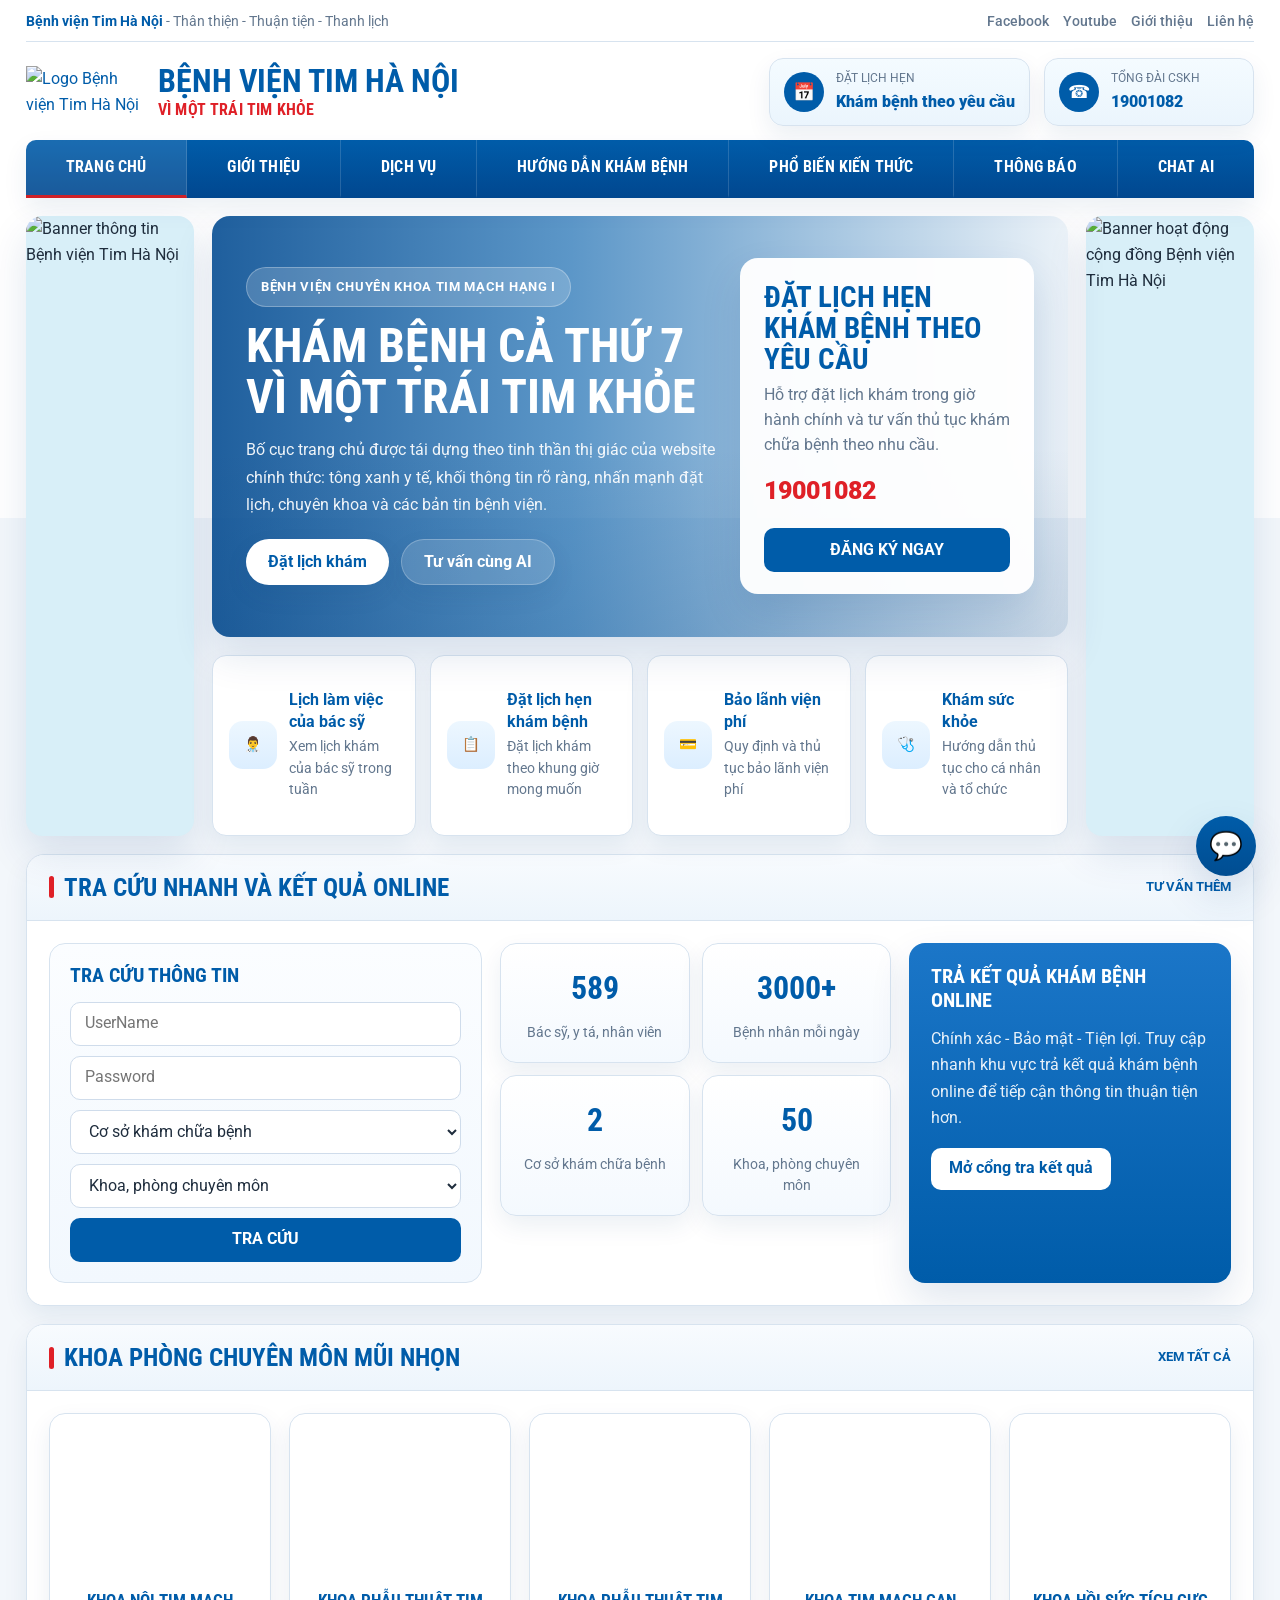
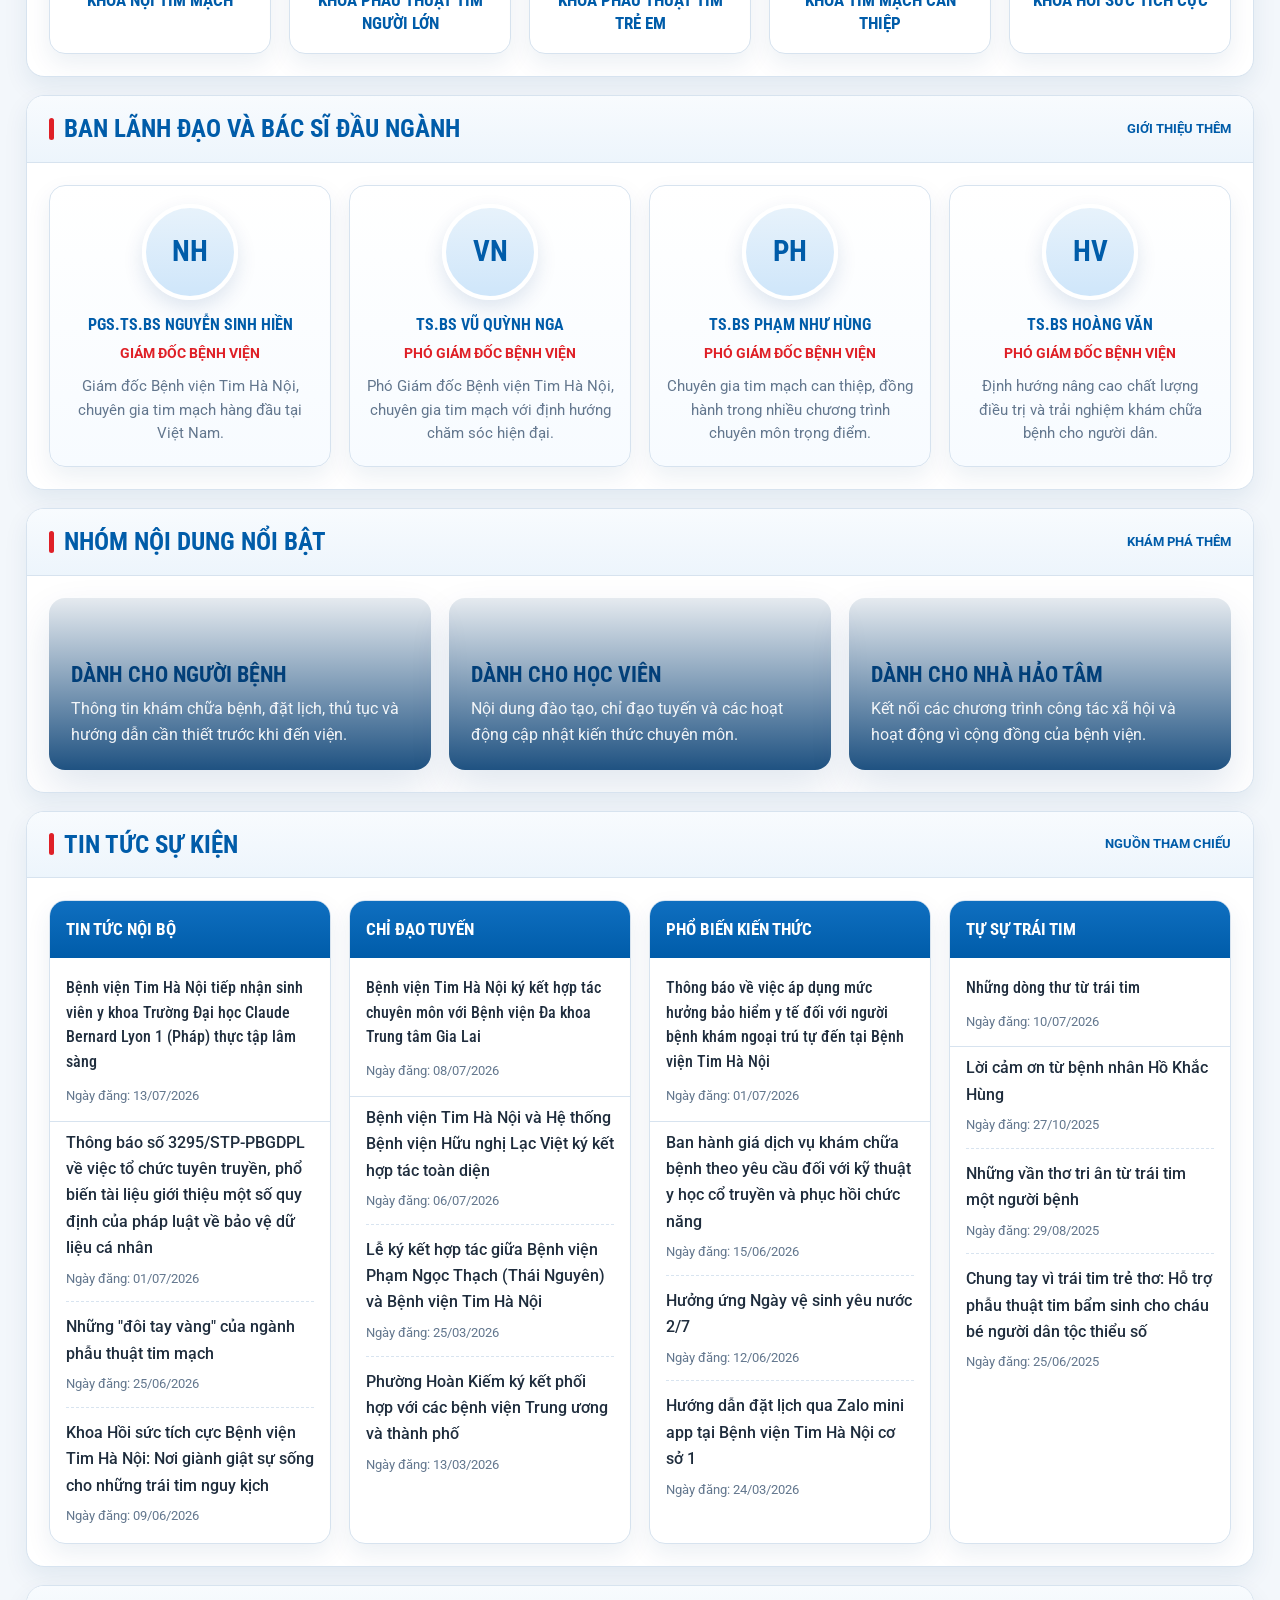
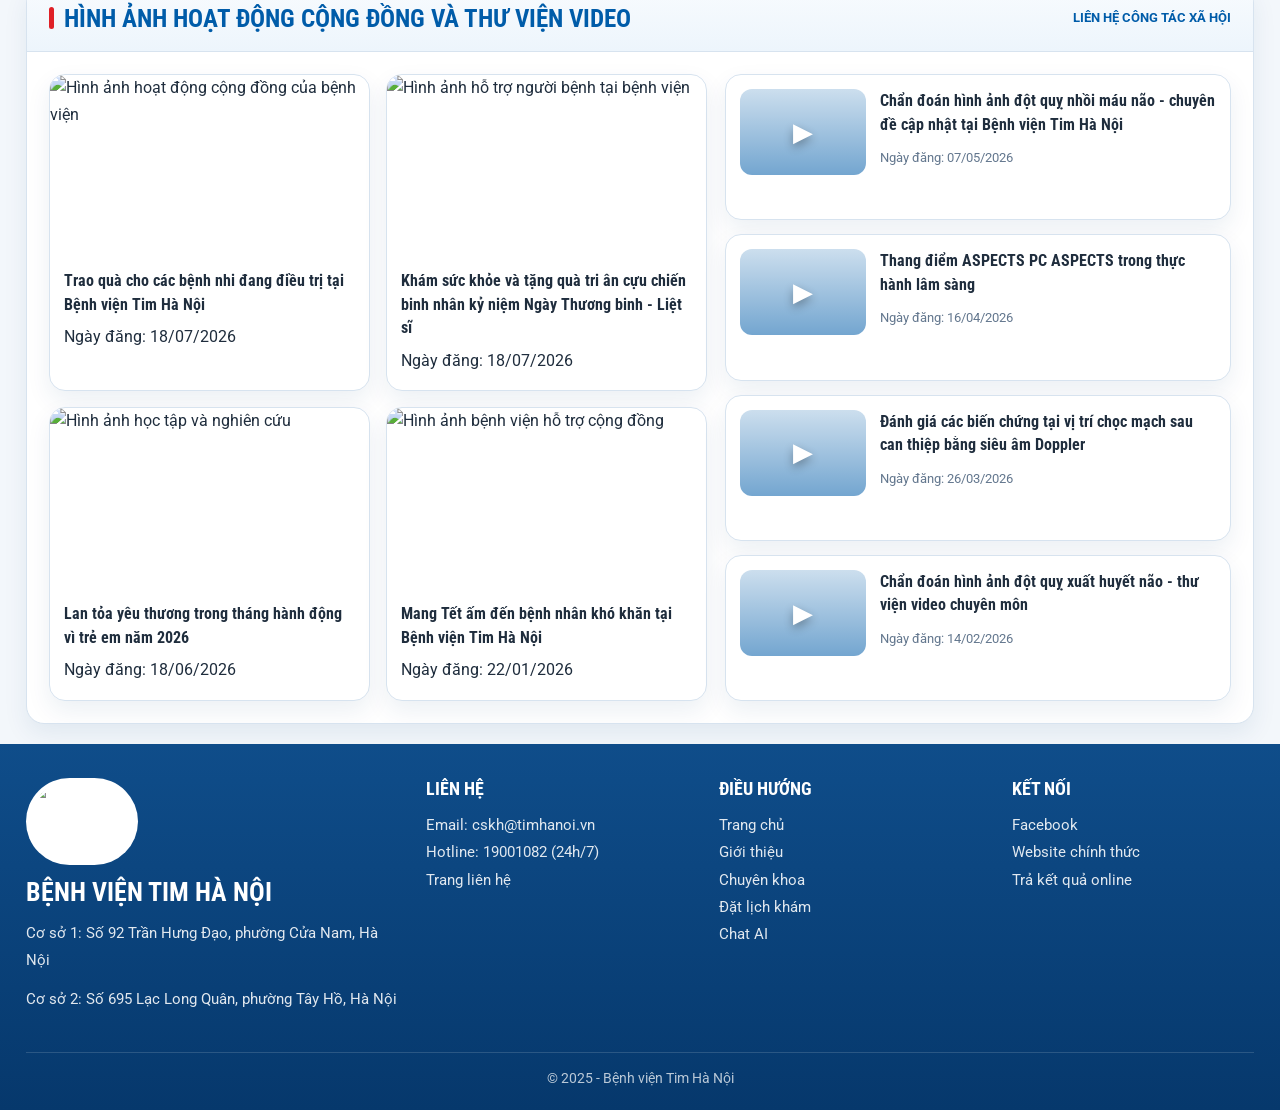
==== commit 2b072d78: "Refactor frontend UI and synchronize pages 2" ====
--- a/frontend/index.html
+++ b/frontend/index.html
@@ -3,248 +3,560 @@
 <head>
   <meta charset="UTF-8">
   <meta name="viewport" content="width=device-width, initial-scale=1.0">
-  <meta name="description" content="Bệnh viện Tim Hà Nội — Bệnh viện chuyên khoa tim mạch hạng I, tuyến cuối. Đặt lịch khám, tư vấn AI, thông tin dịch vụ.">
-  <meta name="keywords" content="bệnh viện tim hà nội, khám tim mạch, đặt lịch khám, tim mạch can thiệp, phẫu thuật tim">
-  <title>Bệnh viện Tim Hà Nội — Vì Một Trái Tim Khỏe</title>
+  <meta name="description" content="Bệnh viện Tim Hà Nội - Thân thiện, thuận tiện, thanh lịch. Giao diện trang chủ được tái dựng theo định hướng thị giác của website chính thức với khu vực đặt lịch, tin tức, chuyên khoa và thông tin liên hệ.">
+  <meta name="keywords" content="Bệnh viện Tim Hà Nội, khám tim mạch, đặt lịch khám, chuyên khoa tim mạch, tin tức bệnh viện">
+  <meta name="robots" content="index, follow">
+  <meta name="theme-color" content="#005ca9">
+  <meta property="og:type" content="website">
+  <meta property="og:locale" content="vi_VN">
+  <meta property="og:title" content="Bệnh viện Tim Hà Nội">
+  <meta property="og:description" content="Trang chủ tái dựng theo phong cách thị giác của website chính thức Bệnh viện Tim Hà Nội.">
+  <title>Bệnh viện Tim Hà Nội</title>
+  <link rel="preconnect" href="https://fonts.googleapis.com">
+  <link rel="preconnect" href="https://fonts.gstatic.com" crossorigin>
+  <link href="https://fonts.googleapis.com/css2?family=Roboto:wght@400;500;700;900&family=Roboto+Condensed:wght@400;700&display=swap" rel="stylesheet">
   <link rel="stylesheet" href="css/hospital-design.css">
-  <link rel="icon" href="data:image/svg+xml,<svg xmlns='http://www.w3.org/2000/svg' viewBox='0 0 100 100'><text y='.9em' font-size='90'>🏥</text></svg>">
+  <link rel="icon" href="https://benhvientimhanoi.vn/assets/img/favicon.png">
+  
 </head>
-<body>
-
-  <!-- ======================== Header ======================== -->
+<body class="homepage-rebuild">
+  <a class="skip-link" href="#main-content">Bỏ qua điều hướng</a>
+
   <header class="header" id="header">
     <div class="container">
-      <a href="index.html" class="logo">
-        <div class="logo-icon">🫀</div>
-        <span>BV Tim Hà Nội</span>
-      </a>
-
-      <nav class="nav" id="nav">
-        <a href="index.html" class="active">Trang chủ</a>
-        <a href="departments.html">Chuyên khoa</a>
-        <a href="about.html">Giới thiệu</a>
-        <a href="contact.html">Liên hệ</a>
-        <a href="booking.html" class="nav-cta">📅 Đặt lịch</a>
-        <a href="booking-history.html">🔍 Tra cứu</a>
-        <a href="ai-chat.html">💬 Chat AI</a>
-        <a href="staff-dashboard.html" class="nav-cta">👨‍⚕️ Dashboard</a>
-      </nav>
-
-      <button class="mobile-menu-btn" aria-label="Menu">☰</button>
+      <div class="top-utility" aria-label="Thông tin tiện ích">
+        <div><strong>Bệnh viện Tim Hà Nội</strong> - Thân thiện - Thuận tiện - Thanh lịch</div>
+        <div class="utility-right">
+          <a href="https://www.facebook.com/Benhvientimhanoi/" target="_blank" rel="noopener noreferrer">Facebook</a>
+          <a href="https://www.youtube.com/" target="_blank" rel="noopener noreferrer">Youtube</a>
+          <a href="about.html">Giới thiệu</a>
+          <a href="contact.html">Liên hệ</a>
+        </div>
+      </div>
+
+      <div class="brand-row">
+        <a href="index.html" class="logo" aria-label="Bệnh viện Tim Hà Nội - Trang chủ">
+          <img src="https://benhvientimhanoi.vn/assets/img/bvtim_logo.png" alt="Logo Bệnh viện Tim Hà Nội">
+          <div class="logo-copy">
+            <strong>Bệnh viện Tim Hà Nội</strong>
+            <span>Vì một trái tim khỏe</span>
+          </div>
+        </a>
+
+        <div class="contact-strip" aria-label="Thông tin liên hệ nhanh">
+          <div class="contact-chip">
+            <span class="contact-chip-icon" aria-hidden="true">📅</span>
+            <div>
+              <small>Đặt lịch hẹn</small>
+              <a href="booking.html">Khám bệnh theo yêu cầu</a>
+            </div>
+          </div>
+          <div class="contact-chip">
+            <span class="contact-chip-icon" aria-hidden="true">☎</span>
+            <div>
+              <small>Tổng đài CSKH</small>
+              <a href="tel:19001082">19001082</a>
+            </div>
+          </div>
+        </div>
+      </div>
+
+      <button class="mobile-menu-btn" type="button" aria-label="Mở menu">☰</button>
+
+      <div class="main-nav-wrap">
+        <nav class="nav" id="nav" aria-label="Điều hướng chính">
+          <div class="nav-item">
+            <a href="index.html" class="active" aria-current="page">Trang chủ</a>
+          </div>
+
+          <div class="nav-item">
+            <a href="about.html">Giới thiệu</a>
+            <ul class="dropdown">
+              <li><a href="about.html#overview">Giới thiệu chung</a></li>
+              <li><a href="about.html#leadership">Ban lãnh đạo</a></li>
+              <li><a href="about.html#organization">Cơ cấu tổ chức</a></li>
+              <li><a href="about.html#history">Quá trình phát triển</a></li>
+            </ul>
+          </div>
+
+          <div class="nav-item">
+            <a href="departments.html">Dịch vụ</a>
+            <ul class="dropdown">
+              <li><a href="departments.html#kham-tim-mach">Khám Tim mạch</a></li>
+              <li><a href="departments.html#phau-thuat-tim">Phẫu thuật tim</a></li>
+              <li><a href="departments.html#tim-mach-can-thiep">Tim mạch can thiệp</a></li>
+              <li><a href="departments.html#kham-suc-khoe">Khám sức khỏe</a></li>
+              <li><a href="departments.html#cham-soc-tai-nha">Chăm sóc tại nhà</a></li>
+            </ul>
+          </div>
+
+          <div class="nav-item">
+            <a href="booking.html">Hướng dẫn khám bệnh</a>
+            <ul class="dropdown">
+              <li><a href="booking.html#quy-trinh">Quy trình khám</a></li>
+              <li><a href="booking.html">Đặt lịch khám</a></li>
+              <li><a href="booking.html#lich-bac-si">Lịch làm việc bác sĩ</a></li>
+              <li><a href="booking.html#bang-gia">Bảng giá dịch vụ</a></li>
+              <li><a href="booking.html#bao-hiem">Bảo hiểm y tế</a></li>
+            </ul>
+          </div>
+
+          <div class="nav-item">
+            <a href="knowledge.html">Phổ biến kiến thức</a>
+            <ul class="dropdown">
+              <li><a href="knowledge.html#thong-tin-y-hoc">Thông tin y học</a></li>
+              <li><a href="knowledge.html#hieu-ve-tim-mach">Hiểu về Tim mạch</a></li>
+              <li><a href="knowledge.html#danh-cho-nguoi-benh">Dành cho người bệnh</a></li>
+              <li><a href="knowledge.html#kien-thuc-chuyen-mon">Kiến thức chuyên môn</a></li>
+            </ul>
+          </div>
+
+          <div class="nav-item">
+            <a href="news.html">Thông báo</a>
+            <ul class="dropdown">
+              <li><a href="news.html#tin-benh-vien">Tin bệnh viện</a></li>
+              <li><a href="news.html#tuyen-dung">Tuyển dụng</a></li>
+              <li><a href="news.html#thong-bao">Thông báo</a></li>
+              <li><a href="news.html#su-kien">Sự kiện</a></li>
+            </ul>
+          </div>
+
+          <div class="nav-item">
+            <a href="ai-chat.html">Chat AI</a>
+          </div>
+        </nav>
+      </div>
     </div>
   </header>
 
-  <!-- ======================== Hero Section ======================== -->
-  <section class="hero">
-    <div class="container">
-      <div class="hero-content">
-        <div class="hero-badge">🏥 Bệnh viện chuyên khoa hạng I</div>
-        <h1>
-          <span class="gradient-text">Vì Một Trái Tim Khỏe</span>
-        </h1>
-        <p>
-          Bệnh viện Tim Hà Nội — Bệnh viện chuyên khoa Tim mạch tuyến cuối của cả nước. 
-          Hệ thống Trợ lý AI thông minh giúp bạn tra cứu thông tin, đặt lịch khám 
-          và được hỗ trợ 24/7.
-        </p>
-        <div class="hero-actions">
-          <a href="https://benhvientimhanoi.vn/he-thong/hen-kham/index.html" target="_blank" class="btn btn-primary btn-lg" id="cta-booking">
-            📅 Đặt Lịch Khám
-          </a>
-          <a href="ai-chat.html" class="btn btn-secondary btn-lg" id="cta-chat">
-            💬 Chat với AI
-          </a>
+  <div class="page-shell">
+    <main class="homepage-main" id="main-content">
+      <div class="container">
+        <section class="hero-layout" aria-labelledby="hero-title">
+          <aside class="side-promo" aria-label="Thông tin quảng bá bên trái">
+            <img src="https://benhvientimhanoi.vn/assets/img/anh_left.png" alt="Banner thông tin Bệnh viện Tim Hà Nội">
+          </aside>
+
+          <div class="hero-center">
+            <section class="hero-stage">
+              <div class="hero-overlay">
+                <div class="hero-copy">
+                  <span class="hero-kicker">Bệnh viện chuyên khoa tim mạch hạng I</span>
+                  <h1 id="hero-title">Khám bệnh cả thứ 7<br>vì một trái tim khỏe</h1>
+                  <p>Bố cục trang chủ được tái dựng theo tinh thần thị giác của website chính thức: tông xanh y tế, khối thông tin rõ ràng, nhấn mạnh đặt lịch, chuyên khoa và các bản tin bệnh viện.</p>
+                  <div class="hero-actions">
+                    <a class="hero-btn primary" href="booking.html">Đặt lịch khám</a>
+                    <a class="hero-btn secondary" href="ai-chat.html">Tư vấn cùng AI</a>
+                  </div>
+                </div>
+
+                <div class="hero-booking-card">
+                  <h2>Đặt lịch hẹn<br>khám bệnh theo yêu cầu</h2>
+                  <p>Hỗ trợ đặt lịch khám trong giờ hành chính và tư vấn thủ tục khám chữa bệnh theo nhu cầu.</p>
+                  <strong>19001082</strong>
+                  <a href="booking.html">Đăng ký ngay</a>
+                </div>
+              </div>
+            </section>
+
+            <div class="shortcut-grid" aria-label="Tác vụ nhanh">
+              <a class="shortcut-card" href="departments.html">
+                <span class="shortcut-icon" aria-hidden="true">👨‍⚕️</span>
+                <span>
+                  <strong>Lịch làm việc của bác sỹ</strong>
+                  <span>Xem lịch khám của bác sỹ trong tuần</span>
+                </span>
+              </a>
+              <a class="shortcut-card" href="booking.html">
+                <span class="shortcut-icon" aria-hidden="true">📋</span>
+                <span>
+                  <strong>Đặt lịch hẹn khám bệnh</strong>
+                  <span>Đặt lịch khám theo khung giờ mong muốn</span>
+                </span>
+              </a>
+              <a class="shortcut-card" href="ai-chat.html">
+                <span class="shortcut-icon" aria-hidden="true">💳</span>
+                <span>
+                  <strong>Bảo lãnh viện phí</strong>
+                  <span>Quy định và thủ tục bảo lãnh viện phí</span>
+                </span>
+              </a>
+              <a class="shortcut-card" href="contact.html">
+                <span class="shortcut-icon" aria-hidden="true">🩺</span>
+                <span>
+                  <strong>Khám sức khỏe</strong>
+                  <span>Hướng dẫn thủ tục cho cá nhân và tổ chức</span>
+                </span>
+              </a>
+            </div>
+          </div>
+
+          <aside class="side-promo" aria-label="Thông tin quảng bá bên phải">
+            <img src="https://benhvientimhanoi.vn/assets/img/anh_right.png" alt="Banner hoạt động cộng đồng Bệnh viện Tim Hà Nội">
+          </aside>
+        </section>
+
+        <section class="section-box" aria-labelledby="lookup-title">
+          <div class="section-header">
+            <h2 class="section-title" id="lookup-title">Tra cứu nhanh và kết quả online</h2>
+            <a class="section-link" href="ai-chat.html">Tư vấn thêm</a>
+          </div>
+
+          <div class="search-grid">
+            <div class="lookup-panel">
+              <h3>Tra cứu thông tin</h3>
+              <form class="lookup-form">
+                <input type="text" placeholder="UserName" aria-label="Tên người dùng">
+                <input type="password" placeholder="Password" aria-label="Mật khẩu">
+                <select aria-label="Cơ sở khám chữa bệnh">
+                  <option>Cơ sở khám chữa bệnh</option>
+                  <option>Cơ sở 1</option>
+                  <option>Cơ sở 2</option>
+                </select>
+                <select aria-label="Khoa phòng chuyên môn">
+                  <option>Khoa, phòng chuyên môn</option>
+                  <option>Nội tim mạch</option>
+                  <option>Phẫu thuật tim người lớn</option>
+                  <option>Tim mạch can thiệp</option>
+                </select>
+                <button type="button">Tra cứu</button>
+              </form>
+            </div>
+
+            <div class="stats-panel" aria-label="Thống kê bệnh viện">
+              <div class="stat-box">
+                <strong>589</strong>
+                <span>Bác sỹ, y tá, nhân viên</span>
+              </div>
+              <div class="stat-box">
+                <strong>3000+</strong>
+                <span>Bệnh nhân mỗi ngày</span>
+              </div>
+              <div class="stat-box">
+                <strong>2</strong>
+                <span>Cơ sở khám chữa bệnh</span>
+              </div>
+              <div class="stat-box">
+                <strong>50</strong>
+                <span>Khoa, phòng chuyên môn</span>
+              </div>
+            </div>
+
+            <aside class="results-card">
+              <h3>Trả kết quả khám bệnh online</h3>
+              <p>Chính xác - Bảo mật - Tiện lợi. Truy cập nhanh khu vực trả kết quả khám bệnh online để tiếp cận thông tin thuận tiện hơn.</p>
+              <a href="https://traketqua.benhvientimhanoi.vn/" target="_blank" rel="noopener noreferrer">Mở cổng tra kết quả</a>
+            </aside>
+          </div>
+        </section>
+
+        <section class="section-box" aria-labelledby="specialties-title">
+          <div class="section-header">
+            <h2 class="section-title" id="specialties-title">Khoa phòng chuyên môn mũi nhọn</h2>
+            <a class="section-link" href="departments.html">Xem tất cả</a>
+          </div>
+
+          <div class="specialty-grid">
+            <article class="specialty-card">
+              <div class="specialty-image" style="background-image:url('https://benhvientimhanoi.vn/images/slider/slide-2.jpg');"></div>
+              <div class="specialty-body">
+                <h3>Khoa Nội tim mạch</h3>
+              </div>
+            </article>
+            <article class="specialty-card">
+              <div class="specialty-image" style="background-image:url('https://benhvientimhanoi.vn/images/slider/slide-1.jpg');"></div>
+              <div class="specialty-body">
+                <h3>Khoa Phẫu thuật tim người lớn</h3>
+              </div>
+            </article>
+            <article class="specialty-card">
+              <div class="specialty-image" style="background-image:url('https://benhvientimhanoi.vn/images/slider/slide-3.jpg');"></div>
+              <div class="specialty-body">
+                <h3>Khoa Phẫu thuật tim trẻ em</h3>
+              </div>
+            </article>
+            <article class="specialty-card">
+              <div class="specialty-image" style="background-image:url('https://benhvientimhanoi.vn/images/slider/slide-2.jpg');"></div>
+              <div class="specialty-body">
+                <h3>Khoa Tim mạch can thiệp</h3>
+              </div>
+            </article>
+            <article class="specialty-card">
+              <div class="specialty-image" style="background-image:url('https://benhvientimhanoi.vn/images/slider/slide-1.jpg');"></div>
+              <div class="specialty-body">
+                <h3>Khoa Hồi sức tích cực</h3>
+              </div>
+            </article>
+          </div>
+        </section>
+
+        <section class="section-box" aria-labelledby="leaders-title">
+          <div class="section-header">
+            <h2 class="section-title" id="leaders-title">Ban lãnh đạo và bác sĩ đầu ngành</h2>
+            <a class="section-link" href="about.html">Giới thiệu thêm</a>
+          </div>
+
+          <div class="leadership-grid">
+            <article class="leader-card">
+              <div class="leader-avatar" aria-hidden="true">NH</div>
+              <h3>PGS.TS.BS Nguyễn Sinh Hiền</h3>
+              <div class="leader-role">Giám đốc bệnh viện</div>
+              <p>Giám đốc Bệnh viện Tim Hà Nội, chuyên gia tim mạch hàng đầu tại Việt Nam.</p>
+            </article>
+            <article class="leader-card">
+              <div class="leader-avatar" aria-hidden="true">VN</div>
+              <h3>TS.BS Vũ Quỳnh Nga</h3>
+              <div class="leader-role">Phó giám đốc bệnh viện</div>
+              <p>Phó Giám đốc Bệnh viện Tim Hà Nội, chuyên gia tim mạch với định hướng chăm sóc hiện đại.</p>
+            </article>
+            <article class="leader-card">
+              <div class="leader-avatar" aria-hidden="true">PH</div>
+              <h3>TS.BS Phạm Như Hùng</h3>
+              <div class="leader-role">Phó giám đốc bệnh viện</div>
+              <p>Chuyên gia tim mạch can thiệp, đồng hành trong nhiều chương trình chuyên môn trọng điểm.</p>
+            </article>
+            <article class="leader-card">
+              <div class="leader-avatar" aria-hidden="true">HV</div>
+              <h3>TS.BS Hoàng Văn</h3>
+              <div class="leader-role">Phó giám đốc bệnh viện</div>
+              <p>Định hướng nâng cao chất lượng điều trị và trải nghiệm khám chữa bệnh cho người dân.</p>
+            </article>
+          </div>
+        </section>
+
+        <section class="section-box" aria-labelledby="audience-title">
+          <div class="section-header">
+            <h2 class="section-title" id="audience-title">Nhóm nội dung nổi bật</h2>
+            <a class="section-link" href="ai-chat.html">Khám phá thêm</a>
+          </div>
+
+          <div class="audience-grid">
+            <article class="audience-card" style="background-image:url('https://benhvientimhanoi.vn/images/slider/slide-2.jpg');">
+              <h3>Dành cho người bệnh</h3>
+              <p>Thông tin khám chữa bệnh, đặt lịch, thủ tục và hướng dẫn cần thiết trước khi đến viện.</p>
+            </article>
+            <article class="audience-card" style="background-image:url('https://benhvientimhanoi.vn/images/slider/slide-1.jpg');">
+              <h3>Dành cho học viên</h3>
+              <p>Nội dung đào tạo, chỉ đạo tuyến và các hoạt động cập nhật kiến thức chuyên môn.</p>
+            </article>
+            <article class="audience-card" style="background-image:url('https://benhvientimhanoi.vn/images/slider/slide-3.jpg');">
+              <h3>Dành cho nhà hảo tâm</h3>
+              <p>Kết nối các chương trình công tác xã hội và hoạt động vì cộng đồng của bệnh viện.</p>
+            </article>
+          </div>
+        </section>
+
+        <section class="section-box" aria-labelledby="news-title">
+          <div class="section-header">
+            <h2 class="section-title" id="news-title">Tin tức sự kiện</h2>
+            <a class="section-link" href="https://benhvientimhanoi.vn/" target="_blank" rel="noopener noreferrer">Nguồn tham chiếu</a>
+          </div>
+
+          <div class="news-grid">
+            <article class="news-column">
+              <div class="news-column-header">Tin tức nội bộ</div>
+              <div class="news-feature">
+                <h3><a href="https://benhvientimhanoi.vn/" target="_blank" rel="noopener noreferrer">Bệnh viện Tim Hà Nội tiếp nhận sinh viên y khoa Trường Đại học Claude Bernard Lyon 1 (Pháp) thực tập lâm sàng</a></h3>
+                <time datetime="2026-07-13">Ngày đăng: 13/07/2026</time>
+              </div>
+              <ul class="news-list">
+                <li>
+                  <a href="https://benhvientimhanoi.vn/" target="_blank" rel="noopener noreferrer">Thông báo số 3295/STP-PBGDPL về việc tổ chức tuyên truyền, phổ biến tài liệu giới thiệu một số quy định của pháp luật về bảo vệ dữ liệu cá nhân</a>
+                  <time datetime="2026-07-01">Ngày đăng: 01/07/2026</time>
+                </li>
+                <li>
+                  <a href="https://benhvientimhanoi.vn/" target="_blank" rel="noopener noreferrer">Những "đôi tay vàng" của ngành phẫu thuật tim mạch</a>
+                  <time datetime="2026-06-25">Ngày đăng: 25/06/2026</time>
+                </li>
+                <li>
+                  <a href="https://benhvientimhanoi.vn/" target="_blank" rel="noopener noreferrer">Khoa Hồi sức tích cực Bệnh viện Tim Hà Nội: Nơi giành giật sự sống cho những trái tim nguy kịch</a>
+                  <time datetime="2026-06-09">Ngày đăng: 09/06/2026</time>
+                </li>
+              </ul>
+            </article>
+
+            <article class="news-column">
+              <div class="news-column-header">Chỉ đạo tuyến</div>
+              <div class="news-feature">
+                <h3><a href="https://benhvientimhanoi.vn/" target="_blank" rel="noopener noreferrer">Bệnh viện Tim Hà Nội ký kết hợp tác chuyên môn với Bệnh viện Đa khoa Trung tâm Gia Lai</a></h3>
+                <time datetime="2026-07-08">Ngày đăng: 08/07/2026</time>
+              </div>
+              <ul class="news-list">
+                <li>
+                  <a href="https://benhvientimhanoi.vn/" target="_blank" rel="noopener noreferrer">Bệnh viện Tim Hà Nội và Hệ thống Bệnh viện Hữu nghị Lạc Việt ký kết hợp tác toàn diện</a>
+                  <time datetime="2026-07-06">Ngày đăng: 06/07/2026</time>
+                </li>
+                <li>
+                  <a href="https://benhvientimhanoi.vn/" target="_blank" rel="noopener noreferrer">Lễ ký kết hợp tác giữa Bệnh viện Phạm Ngọc Thạch (Thái Nguyên) và Bệnh viện Tim Hà Nội</a>
+                  <time datetime="2026-03-25">Ngày đăng: 25/03/2026</time>
+                </li>
+                <li>
+                  <a href="https://benhvientimhanoi.vn/" target="_blank" rel="noopener noreferrer">Phường Hoàn Kiếm ký kết phối hợp với các bệnh viện Trung ương và thành phố</a>
+                  <time datetime="2026-03-13">Ngày đăng: 13/03/2026</time>
+                </li>
+              </ul>
+            </article>
+
+            <article class="news-column">
+              <div class="news-column-header">Phổ biến kiến thức</div>
+              <div class="news-feature">
+                <h3><a href="https://benhvientimhanoi.vn/" target="_blank" rel="noopener noreferrer">Thông báo về việc áp dụng mức hưởng bảo hiểm y tế đối với người bệnh khám ngoại trú tự đến tại Bệnh viện Tim Hà Nội</a></h3>
+                <time datetime="2026-07-01">Ngày đăng: 01/07/2026</time>
+              </div>
+              <ul class="news-list">
+                <li>
+                  <a href="https://benhvientimhanoi.vn/" target="_blank" rel="noopener noreferrer">Ban hành giá dịch vụ khám chữa bệnh theo yêu cầu đối với kỹ thuật y học cổ truyền và phục hồi chức năng</a>
+                  <time datetime="2026-06-15">Ngày đăng: 15/06/2026</time>
+                </li>
+                <li>
+                  <a href="https://benhvientimhanoi.vn/" target="_blank" rel="noopener noreferrer">Hưởng ứng Ngày vệ sinh yêu nước 2/7</a>
+                  <time datetime="2026-06-12">Ngày đăng: 12/06/2026</time>
+                </li>
+                <li>
+                  <a href="https://benhvientimhanoi.vn/" target="_blank" rel="noopener noreferrer">Hướng dẫn đặt lịch qua Zalo mini app tại Bệnh viện Tim Hà Nội cơ sở 1</a>
+                  <time datetime="2026-03-24">Ngày đăng: 24/03/2026</time>
+                </li>
+              </ul>
+            </article>
+
+            <article class="news-column">
+              <div class="news-column-header">Tự sự trái tim</div>
+              <div class="news-feature">
+                <h3><a href="https://benhvientimhanoi.vn/" target="_blank" rel="noopener noreferrer">Những dòng thư từ trái tim</a></h3>
+                <time datetime="2026-07-10">Ngày đăng: 10/07/2026</time>
+              </div>
+              <ul class="news-list">
+                <li>
+                  <a href="https://benhvientimhanoi.vn/" target="_blank" rel="noopener noreferrer">Lời cảm ơn từ bệnh nhân Hồ Khắc Hùng</a>
+                  <time datetime="2025-10-27">Ngày đăng: 27/10/2025</time>
+                </li>
+                <li>
+                  <a href="https://benhvientimhanoi.vn/" target="_blank" rel="noopener noreferrer">Những vần thơ tri ân từ trái tim một người bệnh</a>
+                  <time datetime="2025-08-29">Ngày đăng: 29/08/2025</time>
+                </li>
+                <li>
+                  <a href="https://benhvientimhanoi.vn/" target="_blank" rel="noopener noreferrer">Chung tay vì trái tim trẻ thơ: Hỗ trợ phẫu thuật tim bẩm sinh cho cháu bé người dân tộc thiểu số</a>
+                  <time datetime="2025-06-25">Ngày đăng: 25/06/2025</time>
+                </li>
+              </ul>
+            </article>
+          </div>
+        </section>
+
+        <section class="section-box" aria-labelledby="media-title">
+          <div class="section-header">
+            <h2 class="section-title" id="media-title">Hình ảnh hoạt động cộng đồng và thư viện video</h2>
+            <a class="section-link" href="contact.html">Liên hệ công tác xã hội</a>
+          </div>
+
+          <div class="secondary-news-grid">
+            <div class="image-story-grid">
+              <article class="image-story">
+                <img src="https://benhvientimhanoi.vn/images/slider/slide-2.jpg" alt="Hình ảnh hoạt động cộng đồng của bệnh viện">
+                <div class="image-story-body">
+                  <h3>Trao quà cho các bệnh nhi đang điều trị tại Bệnh viện Tim Hà Nội</h3>
+                  <time datetime="2026-07-18">Ngày đăng: 18/07/2026</time>
+                </div>
+              </article>
+              <article class="image-story">
+                <img src="https://benhvientimhanoi.vn/images/slider/slide-3.jpg" alt="Hình ảnh hỗ trợ người bệnh tại bệnh viện">
+                <div class="image-story-body">
+                  <h3>Khám sức khỏe và tặng quà tri ân cựu chiến binh nhân kỷ niệm Ngày Thương binh - Liệt sĩ</h3>
+                  <time datetime="2026-07-18">Ngày đăng: 18/07/2026</time>
+                </div>
+              </article>
+              <article class="image-story">
+                <img src="https://benhvientimhanoi.vn/images/slider/slide-1.jpg" alt="Hình ảnh học tập và nghiên cứu">
+                <div class="image-story-body">
+                  <h3>Lan tỏa yêu thương trong tháng hành động vì trẻ em năm 2026</h3>
+                  <time datetime="2026-06-18">Ngày đăng: 18/06/2026</time>
+                </div>
+              </article>
+              <article class="image-story">
+                <img src="https://benhvientimhanoi.vn/images/slider/slide-2.jpg" alt="Hình ảnh bệnh viện hỗ trợ cộng đồng">
+                <div class="image-story-body">
+                  <h3>Mang Tết ấm đến bệnh nhân khó khăn tại Bệnh viện Tim Hà Nội</h3>
+                  <time datetime="2026-01-22">Ngày đăng: 22/01/2026</time>
+                </div>
+              </article>
+            </div>
+
+            <div class="video-list">
+              <article class="video-card">
+                <div class="video-thumb" aria-hidden="true"></div>
+                <div>
+                  <h3>Chẩn đoán hình ảnh đột quỵ nhồi máu não - chuyên đề cập nhật tại Bệnh viện Tim Hà Nội</h3>
+                  <time datetime="2026-05-07">Ngày đăng: 07/05/2026</time>
+                </div>
+              </article>
+              <article class="video-card">
+                <div class="video-thumb" aria-hidden="true"></div>
+                <div>
+                  <h3>Thang điểm ASPECTS PC ASPECTS trong thực hành lâm sàng</h3>
+                  <time datetime="2026-04-16">Ngày đăng: 16/04/2026</time>
+                </div>
+              </article>
+              <article class="video-card">
+                <div class="video-thumb" aria-hidden="true"></div>
+                <div>
+                  <h3>Đánh giá các biến chứng tại vị trí chọc mạch sau can thiệp bằng siêu âm Doppler</h3>
+                  <time datetime="2026-03-26">Ngày đăng: 26/03/2026</time>
+                </div>
+              </article>
+              <article class="video-card">
+                <div class="video-thumb" aria-hidden="true"></div>
+                <div>
+                  <h3>Chẩn đoán hình ảnh đột quỵ xuất huyết não - thư viện video chuyên môn</h3>
+                  <time datetime="2026-02-14">Ngày đăng: 14/02/2026</time>
+                </div>
+              </article>
+            </div>
+          </div>
+        </section>
+      </div>
+    </main>
+
+    <footer class="footer">
+      <div class="container">
+        <div class="footer-top">
+          <div class="footer-brand">
+            <img src="https://benhvientimhanoi.vn/assets/img/bvtim_logo.png" alt="Logo Bệnh viện Tim Hà Nội">
+            <h4>Bệnh viện Tim Hà Nội</h4>
+            <p>Cơ sở 1: Số 92 Trần Hưng Đạo, phường Cửa Nam, Hà Nội</p>
+            <p>Cơ sở 2: Số 695 Lạc Long Quân, phường Tây Hồ, Hà Nội</p>
+          </div>
+
+          <div class="footer-column">
+            <h4>Liên hệ</h4>
+            <p>Email: <a href="mailto:cskh@timhanoi.vn">cskh@timhanoi.vn</a></p>
+            <p>Hotline: <a href="tel:19001082">19001082 (24h/7)</a></p>
+            <p><a href="contact.html">Trang liên hệ</a></p>
+          </div>
+
+          <div class="footer-column">
+            <h4>Điều hướng</h4>
+            <p><a href="index.html">Trang chủ</a></p>
+            <p><a href="about.html">Giới thiệu</a></p>
+            <p><a href="departments.html">Chuyên khoa</a></p>
+            <p><a href="booking.html">Đặt lịch khám</a></p>
+            <p><a href="ai-chat.html">Chat AI</a></p>
+          </div>
+
+          <div class="footer-column">
+            <h4>Kết nối</h4>
+            <p><a href="https://www.facebook.com/Benhvientimhanoi/" target="_blank" rel="noopener noreferrer">Facebook</a></p>
+            <p><a href="https://benhvientimhanoi.vn/" target="_blank" rel="noopener noreferrer">Website chính thức</a></p>
+            <p><a href="https://traketqua.benhvientimhanoi.vn/" target="_blank" rel="noopener noreferrer">Trả kết quả online</a></p>
+          </div>
         </div>
 
-        <div class="hero-stats">
-          <div class="hero-stat">
-            <div class="hero-stat-number">3.000+</div>
-            <div class="hero-stat-label">Bệnh nhân/ngày</div>
-          </div>
-          <div class="hero-stat">
-            <div class="hero-stat-number">589</div>
-            <div class="hero-stat-label">Cán bộ y tế</div>
-          </div>
-          <div class="hero-stat">
-            <div class="hero-stat-number">300</div>
-            <div class="hero-stat-label">Giường nội trú</div>
-          </div>
-          <div class="hero-stat">
-            <div class="hero-stat-number">50</div>
-            <div class="hero-stat-label">Phòng khám</div>
-          </div>
+        <div class="footer-bottom">
+          © 2025 - Bệnh viện Tim Hà Nội
         </div>
       </div>
-    </div>
-  </section>
-
-  <!-- ======================== Features ======================== -->
-  <section class="section features" id="features">
-    <div class="container">
-      <div class="section-title">
-        <h2>5 Lĩnh Vực Chuyên Khoa Tim Mạch</h2>
-        <p>Trung tâm tim mạch hoàn chỉnh hàng đầu Việt Nam</p>
-      </div>
-
-      <div class="card-grid">
-        <div class="card">
-          <div class="card-icon">🫀</div>
-          <div class="card-title">Tim mạch Nội khoa</div>
-          <div class="card-text">
-            Chẩn đoán, điều trị nội khoa Tim mạch. Siêu âm tim Doppler 2D/4D, 
-            Holter điện tim, Holter huyết áp, Nghiệm pháp gắng sức.
-          </div>
-        </div>
-
-        <div class="card">
-          <div class="card-icon">💉</div>
-          <div class="card-title">Tim mạch Can thiệp</div>
-          <div class="card-text">
-            Lĩnh vực mạnh nhất: Can thiệp động mạch vành, nong van hai lá, 
-            stent graft ĐMC, thay van ĐMC qua da, điện sinh lý tim.
-          </div>
-        </div>
-
-        <div class="card">
-          <div class="card-icon">🔬</div>
-          <div class="card-title">Phẫu thuật Tim mạch</div>
-          <div class="card-text">
-            Đứng đầu cả nước về phẫu thuật tim hở. Sửa van, thay van, 
-            bắc cầu ĐMV. Phẫu thuật cho bệnh nhi từ 2kg.
-          </div>
-        </div>
-
-        <div class="card">
-          <div class="card-icon">👶</div>
-          <div class="card-title">Tim mạch Nhi khoa</div>
-          <div class="card-text">
-            Đơn vị tim mạch nhi hoàn chỉnh. Chẩn đoán và điều trị hầu hết 
-            các bệnh tim bẩm sinh phức tạp ở trẻ em và sơ sinh.
-          </div>
-        </div>
-
-        <div class="card">
-          <div class="card-icon">🧬</div>
-          <div class="card-title">Tim mạch Chuyển hóa</div>
-          <div class="card-text">
-            Khám và điều trị đái tháo đường, rối loạn mỡ máu. 
-            Phòng khám bàn chân đái tháo đường chuyên biệt.
-          </div>
-        </div>
-
-        <div class="card">
-          <div class="card-icon">🤖</div>
-          <div class="card-title">Trợ lý AI 24/7</div>
-          <div class="card-text">
-            Hệ thống AI thông minh giúp tra cứu thông tin, hướng dẫn đặt lịch, 
-            giải đáp thắc mắc về dịch vụ và bảo hiểm y tế.
-          </div>
-        </div>
-      </div>
-    </div>
-  </section>
-
-  <!-- ======================== Contact Banner ======================== -->
-  <section class="info-banner">
-    <div class="container">
-      <div class="section-title">
-        <h2>Liên Hệ & Đặt Lịch</h2>
-        <p>Nhiều kênh hỗ trợ tiện lợi cho bạn</p>
-      </div>
-
-      <div class="info-grid">
-        <div class="info-item">
-          <div class="info-item-icon">📞</div>
-          <div>
-            <div class="info-item-title">Hotline Đặt Khám</div>
-            <div class="info-item-text">
-              <a href="tel:19001082" style="color:#fff; font-weight:700; font-size:18px;">19001082</a><br>
-              Thứ 2 – Thứ 7 | 8h – 16h
-            </div>
-          </div>
-        </div>
-
-        <div class="info-item">
-          <div class="info-item-icon">📍</div>
-          <div>
-            <div class="info-item-title">Cơ sở 1</div>
-            <div class="info-item-text">
-              Số 92 Trần Hưng Đạo<br>Phường Cửa Nam, Hà Nội
-            </div>
-          </div>
-        </div>
-
-        <div class="info-item">
-          <div class="info-item-icon">📍</div>
-          <div>
-            <div class="info-item-title">Cơ sở 2</div>
-            <div class="info-item-text">
-              Số 695 Lạc Long Quân<br>Phường Tây Hồ, Hà Nội
-            </div>
-          </div>
-        </div>
-
-        <div class="info-item">
-          <div class="info-item-icon">🌐</div>
-          <div>
-            <div class="info-item-title">Đặt Khám Online</div>
-            <div class="info-item-text">
-              <a href="https://benhvientimhanoi.vn/he-thong/hen-kham/index.html" target="_blank" style="color:#fff;">
-                benhvientimhanoi.vn
-              </a><br>Đặt hẹn 24h trước
-            </div>
-          </div>
-        </div>
-      </div>
-    </div>
-  </section>
-
-  <!-- ======================== Footer ======================== -->
-  <footer class="footer">
-    <div class="container">
-      <div class="footer-grid">
-        <div class="footer-brand">
-          <h4>🫀 Bệnh viện Tim Hà Nội</h4>
-          <p>
-            Bệnh viện chuyên khoa Tim mạch hạng I, trực thuộc Sở Y tế Hà Nội. 
-            Tuyến cuối chuyên khoa Tim mạch của cả nước.
-          </p>
-          <p>
-            📧 <a href="mailto:cskh@timhanoi.vn">cskh@timhanoi.vn</a><br>
-            📞 Hotline: <a href="tel:19001082">19001082</a>
-          </p>
-        </div>
-
-        <div>
-          <h4>Trang</h4>
-          <p><a href="index.html">Trang chủ</a></p>
-          <p><a href="departments.html">Chuyên khoa</a></p>
-          <p><a href="about.html">Giới thiệu</a></p>
-          <p><a href="contact.html">Liên hệ</a></p>
-        </div>
-
-        <div>
-          <h4>Dịch vụ</h4>
-          <p><a href="ai-chat.html">Chat AI</a></p>
-          <p><a href="https://benhvientimhanoi.vn/he-thong/hen-kham/index.html" target="_blank">Đặt lịch khám</a></p>
-          <p><a href="contact.html">Gọi hotline</a></p>
-        </div>
-
-        <div>
-          <h4>Địa chỉ</h4>
-          <p>CS1: 92 Trần Hưng Đạo, Cửa Nam, HN</p>
-          <p>CS2: 695 Lạc Long Quân, Tây Hồ, HN</p>
-        </div>
-      </div>
-
-      <div class="footer-bottom">
-        © 2026 Bệnh viện Tim Hà Nội. All rights reserved. | 
-        AI-powered by Care Assistant
-      </div>
-    </div>
-  </footer>
-
-  <!-- Scripts -->
+    </footer>
+  </div>
+
   <script src="js/app.js"></script>
   <script src="js/chat.js"></script>
 </body>
